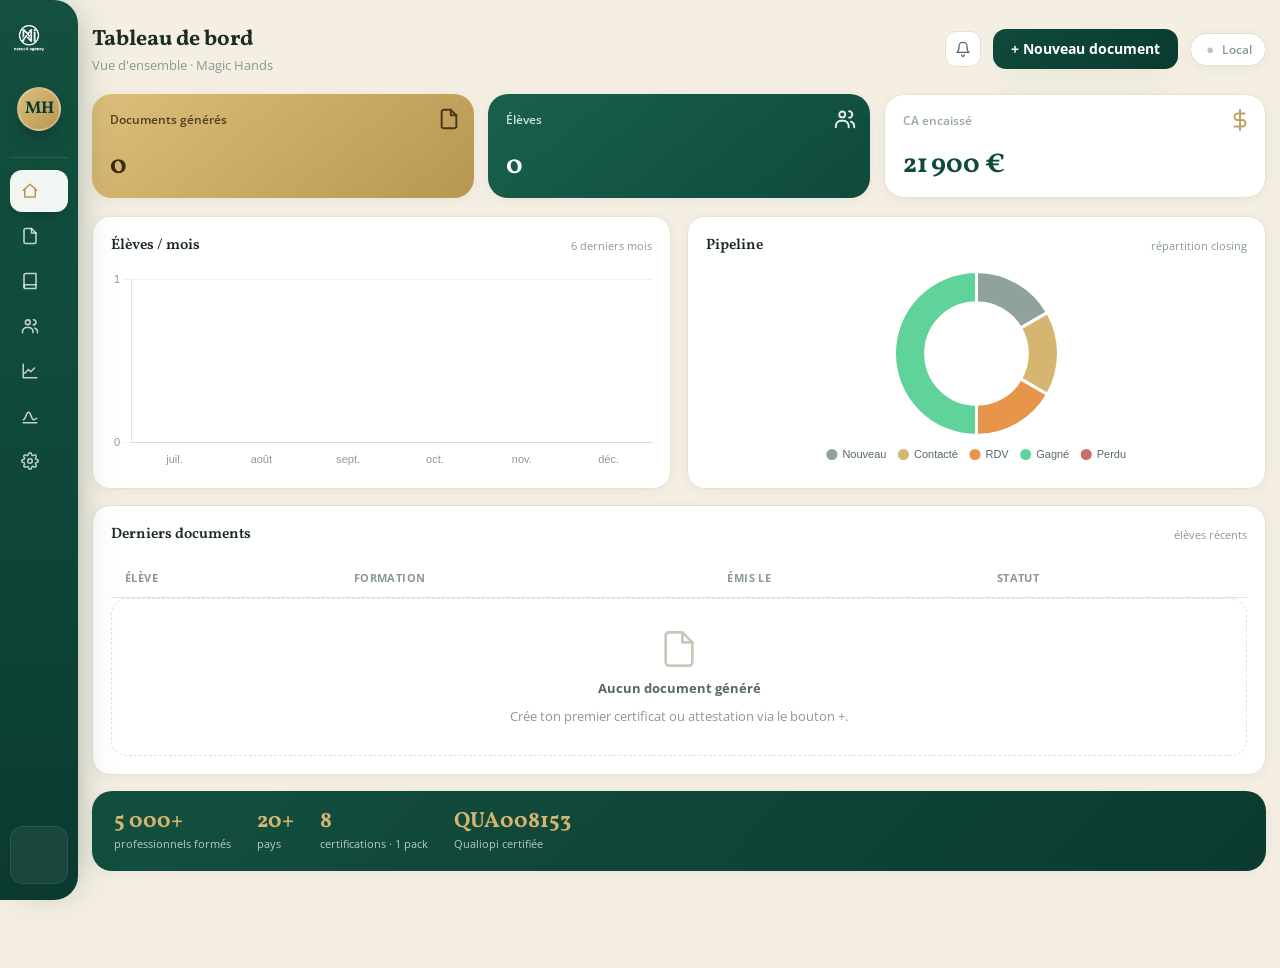
==== index.html @ bb1aeda2 "Add files via upload" ====
<!DOCTYPE html>
<html lang="fr" data-theme="light">
<head>
<meta charset="UTF-8">
<meta name="viewport" content="width=device-width, initial-scale=1.0, viewport-fit=cover">
<title>Magic Hands School — Studio de documents</title>
<meta name="theme-color" content="#0F4A3C">
<link rel="manifest" href="manifest.json">
<link rel="icon" href="assets/icon-192.png">
<link rel="apple-touch-icon" href="assets/icon-192.png">
<meta name="apple-mobile-web-app-capable" content="yes">
<meta name="apple-mobile-web-app-status-bar-style" content="black-translucent">
<meta name="apple-mobile-web-app-title" content="Magic Hands">
<script>window.MH_ASSETS={certBg:'assets/cert-bg.png',attBg:'assets/attest-bg.png',sign:'assets/sign.jpg',logoMi:'assets/logo-mi.png',logoFull:'assets/logo-full.png'};</script>
<link rel="preconnect" href="https://fonts.googleapis.com">
<link rel="preconnect" href="https://fonts.gstatic.com" crossorigin>
<link href="https://fonts.googleapis.com/css2?family=Vollkorn:wght@500;600;700&family=Open+Sans:wght@400;600;700&display=swap" rel="stylesheet">
<link rel="stylesheet" href="assets/tokens.css">
<link rel="stylesheet" href="assets/app.css">
<link rel="stylesheet" href="assets/emargement.css">
<link rel="stylesheet" href="assets/responsive.css">
<link rel="stylesheet" href="assets/shell.css">
</head>
<body>

<!-- ===== ICONS (sprite masqué, réutilisé partout) ===== -->
<svg width="0" height="0" style="position:absolute">
<defs>
<symbol id="ic-home" viewBox="0 0 24 24" fill="none" stroke="currentColor" stroke-width="2.1" stroke-linecap="round" stroke-linejoin="round"><path d="M3 11l9-8 9 8"/><path d="M5 10v10h14V10"/></symbol>
<symbol id="ic-doc" viewBox="0 0 24 24" fill="none" stroke="currentColor" stroke-width="2.1" stroke-linecap="round" stroke-linejoin="round"><path d="M14 2H6a2 2 0 00-2 2v16a2 2 0 002 2h12a2 2 0 002-2V8z"/><path d="M14 2v6h6"/></symbol>
<symbol id="ic-book" viewBox="0 0 24 24" fill="none" stroke="currentColor" stroke-width="2.1" stroke-linecap="round" stroke-linejoin="round"><path d="M4 19.5A2.5 2.5 0 016.5 17H20"/><path d="M6.5 2H20v20H6.5A2.5 2.5 0 014 19.5v-15A2.5 2.5 0 016.5 2z"/></symbol>
<symbol id="ic-users" viewBox="0 0 24 24" fill="none" stroke="currentColor" stroke-width="2.1" stroke-linecap="round" stroke-linejoin="round"><circle cx="9" cy="7" r="3.2"/><path d="M2 21v-1.5A5.5 5.5 0 017.5 14h3A5.5 5.5 0 0116 19.5V21"/><path d="M16.5 3.6a3.2 3.2 0 010 6.9"/><path d="M22 21v-1.3a5 5 0 00-3.5-4.8"/></symbol>
<symbol id="ic-chart" viewBox="0 0 24 24" fill="none" stroke="currentColor" stroke-width="2.1" stroke-linecap="round" stroke-linejoin="round"><path d="M3 3v18h18"/><path d="M18 8l-5 5-3-3-5 5"/></symbol>
<symbol id="ic-gear" viewBox="0 0 24 24" fill="none" stroke="currentColor" stroke-width="2" stroke-linecap="round" stroke-linejoin="round"><circle cx="12" cy="12" r="3"/><path d="M19.4 15a1.65 1.65 0 00.33 1.82l.06.06a2 2 0 11-2.83 2.83l-.06-.06a1.65 1.65 0 00-1.82-.33 1.65 1.65 0 00-1 1.51V21a2 2 0 01-4 0v-.09A1.65 1.65 0 009 19.4a1.65 1.65 0 00-1.82.33l-.06.06a2 2 0 11-2.83-2.83l.06-.06A1.65 1.65 0 004.6 15a1.65 1.65 0 00-1.51-1H3a2 2 0 010-4h.09A1.65 1.65 0 004.6 9a1.65 1.65 0 00-.33-1.82l-.06-.06a2 2 0 112.83-2.83l.06.06A1.65 1.65 0 009 4.6a1.65 1.65 0 001-1.51V3a2 2 0 014 0v.09A1.65 1.65 0 0015 4.6a1.65 1.65 0 001.82-.33l.06-.06a2 2 0 112.83 2.83l-.06.06A1.65 1.65 0 0019.4 9a1.65 1.65 0 001.51 1H21a2 2 0 010 4h-.09a1.65 1.65 0 00-1.51 1z"/></symbol>
<symbol id="ic-plus" viewBox="0 0 24 24" fill="none" stroke="currentColor" stroke-width="2.6" stroke-linecap="round"><path d="M12 5v14M5 12h14"/></symbol>
<symbol id="ic-bell" viewBox="0 0 24 24" fill="none" stroke="currentColor" stroke-width="2" stroke-linecap="round" stroke-linejoin="round"><path d="M6 8a6 6 0 0112 0c0 7 3 9 3 9H3s3-2 3-9z"/><path d="M10 21a2 2 0 004 0"/></symbol>
<symbol id="ic-more" viewBox="0 0 24 24" fill="none" stroke="currentColor" stroke-width="2.2" stroke-linecap="round"><circle cx="5" cy="12" r="1.4"/><circle cx="12" cy="12" r="1.4"/><circle cx="19" cy="12" r="1.4"/></symbol>
<symbol id="ic-close" viewBox="0 0 24 24" fill="none" stroke="currentColor" stroke-width="2.2" stroke-linecap="round"><path d="M18 6L6 18M6 6l12 12"/></symbol>
<symbol id="ic-euro" viewBox="0 0 24 24" fill="none" stroke="currentColor" stroke-width="2.1" stroke-linecap="round" stroke-linejoin="round"><path d="M12 1v22M17 5H9.5a3.5 3.5 0 000 7h5a3.5 3.5 0 010 7H6"/></symbol>
<symbol id="ic-check" viewBox="0 0 24 24" fill="none" stroke="currentColor" stroke-width="2.3" stroke-linecap="round" stroke-linejoin="round"><path d="M20 6L9 17l-5-5"/></symbol>
<symbol id="ic-sync" viewBox="0 0 24 24" fill="none" stroke="currentColor" stroke-width="2.1" stroke-linecap="round" stroke-linejoin="round"><path d="M21 2v6h-6"/><path d="M3 12a9 9 0 0115-6.7L21 8"/><path d="M3 22v-6h6"/><path d="M21 12a9 9 0 01-15 6.7L3 16"/></symbol>
<symbol id="ic-sign" viewBox="0 0 24 24" fill="none" stroke="currentColor" stroke-width="2.1" stroke-linecap="round" stroke-linejoin="round"><path d="M3 17c3.5 0 3.5-10 7-10s3.5 10 7 10c1.6 0 2.6-.8 4-2"/><path d="M3 21h18"/></symbol>
<symbol id="ic-moon" viewBox="0 0 24 24" fill="none" stroke="currentColor" stroke-width="2" stroke-linecap="round" stroke-linejoin="round"><path d="M21 12.8A9 9 0 1111.2 3a7 7 0 009.8 9.8z"/></symbol>
<symbol id="ic-menu" viewBox="0 0 24 24" fill="none" stroke="currentColor" stroke-width="2.1" stroke-linecap="round"><path d="M4 7h16M4 12h16M4 17h16"/></symbol>
</defs>
</svg>

<!-- ===== SIDEBAR (desktop) ===== -->
<aside class="side" id="side" hidden>
  <div class="side-brand"><img src="assets/logo-full.png" alt="NexusAI"><div class="bt"><b>Magic Hands</b><span>Studio · NexusAI</span></div></div>
  <div class="side-prof">
    <div class="av">MH</div>
    <b>Magic Hands</b><span>Studio de documents</span>
  </div>
  <nav class="side-nav">
    <button class="snav on" data-scr="home"><span class="si"><svg><use href="#ic-home"/></svg></span><span class="lbl">Tableau de bord</span></button>
    <button class="snav" data-scr="docs"><span class="si"><svg><use href="#ic-doc"/></svg></span><span class="lbl">Documents</span></button>
    <button class="snav" data-scr="cat"><span class="si"><svg><use href="#ic-book"/></svg></span><span class="lbl">Catalogue</span></button>
    <button class="snav" data-scr="elv"><span class="si"><svg><use href="#ic-users"/></svg></span><span class="lbl">Élèves</span></button>
    <button class="snav" data-scr="close"><span class="si"><svg><use href="#ic-chart"/></svg></span><span class="lbl">Closing</span></button>
    <button class="snav" data-scr="emarg"><span class="si"><svg><use href="#ic-sign"/></svg></span><span class="lbl">Émargement</span></button>
    <button class="snav" data-scr="acc"><span class="si"><svg><use href="#ic-gear"/></svg></span><span class="lbl">Compte</span></button>
  </nav>
  <div class="side-foot"><div class="fl">Prochaine session</div><b id="sideNextL">—</b><small id="sideNextD"></small></div>
</aside>

<!-- ===== "Plus" bottom-sheet (mobile : Catalogue + Closing) ===== -->
<div class="plussheet-bg" id="plusBg"></div>
<div class="plussheet" id="plusSheet" style="display:none">
  <div class="grab"></div>
  <button class="plus-item" data-scr="cat" style="width:100%;text-align:left"><span class="ic"><svg><use href="#ic-book"/></svg></span><b>Catalogue</b></button>
  <button class="plus-item" data-scr="close" style="width:100%;text-align:left"><span class="ic"><svg><use href="#ic-chart"/></svg></span><b>Closing</b></button>
  <button class="plus-item" data-scr="ana" style="width:100%;text-align:left"><span class="ic"><svg><use href="#ic-chart"/></svg></span><b>Analytics</b></button>
  <button class="plus-item" data-scr="docs" style="width:100%;text-align:left"><span class="ic"><svg><use href="#ic-doc"/></svg></span><b>Nouveau document</b></button>
  <button class="plus-item" data-scr="emarg" style="width:100%;text-align:left"><span class="ic"><svg><use href="#ic-sign"/></svg></span><b>Émargement</b></button>
</div>

<!-- ===== MAIN ===== -->
<main class="main" id="main">

  <header class="appbar">
    <button class="abtn" id="btnPlus" aria-label="Menu"><svg><use href="#ic-menu"/></svg></button>
    <div class="brand"><img src="assets/logo-full.png" alt=""><div class="bt"><b>Magic Hands</b><span>Studio</span></div></div>
    <nav class="topnav" id="mhTopnav"><button class="mhpill on" data-scr="home">Tableau de bord</button><button class="mhpill" data-scr="elv">Élèves</button><button class="mhpill" data-scr="emarg">Émargement</button><button class="mhpill" data-scr="close">Closing</button><button class="mhpill" data-scr="cat">Catalogue</button><button class="mhpill" data-scr="ana">Analytics</button><button class="mhpill" data-scr="acc">Réglages</button></nav><span class="mh-offline" id="mhOffline"><i></i>Hors ligne</span><button class="abtn" id="mhTheme" title="Thème" aria-label="Changer de thème"><svg><use href="#ic-moon"/></svg></button><div class="notifwrap" style="margin-left:auto">
      <button class="abtn" id="btnBell" aria-label="Notifications"><svg><use href="#ic-bell"/></svg><span class="dot" id="bellDot" style="display:none"></span></button>
      <div class="notifpanel" id="notifPanel"><h4>Notifications</h4><div id="notifList"></div></div>
    </div>
  </header>

  <div class="mhead">
    <div class="ht"><h2 id="mhTitle">Tableau de bord</h2><p id="mhSub">Vue d'ensemble · Magic Hands</p></div>
    <div style="display:flex;align-items:center;gap:12px">
      <div class="notifwrap">
        <button class="abtn" id="btnBellD" aria-label="Notifications"><svg><use href="#ic-bell"/></svg><span class="dot" id="bellDotD" style="display:none"></span></button>
        <div class="notifpanel" id="notifPanelD"><h4>Notifications</h4><div id="notifListD"></div></div>
      </div>
      <button class="btn cta" data-scr="docs" style="min-width:0;flex:0 0 auto;padding:11px 18px">+ Nouveau document</button>
      <div class="syncwrap"><span class="syncdot off" id="syncDotD" title="Local">●</span><span id="syncTxt">Local</span></div>
    </div>
  </div>

  <!-- ===== TABLEAU DE BORD ===== -->
  <section class="scr on" id="scr-home">
    <div class="kpis">
      <div class="kpi gold"><span class="ki"><svg><use href="#ic-doc"/></svg></span><div class="kl">Documents générés</div><div class="kv" id="kpiDocs">0</div></div>
      <div class="kpi green"><span class="ki"><svg><use href="#ic-users"/></svg></span><div class="kl">Élèves</div><div class="kv" id="kpiElv">0</div></div>
      <div class="kpi cream"><span class="ki"><svg><use href="#ic-euro"/></svg></span><div class="kl">CA encaissé</div><div class="kv" id="kpiCa">0 €</div></div>
    </div>
    <div class="panels eq">
      <div class="panel">
        <div class="ph"><h3>Élèves / mois</h3><span class="sub">6 derniers mois</span></div>
        <div class="chartbox sm"><canvas id="chartBars"></canvas></div>
      </div>
      <div class="panel">
        <div class="ph"><h3>Pipeline</h3><span class="sub">répartition closing</span></div>
        <div class="chartbox sm"><canvas id="chartDonut"></canvas></div>
      </div>
    </div>
    <div class="panels full">
      <div class="panel">
        <div class="ph"><h3>Derniers documents</h3><span class="sub">élèves récents</span></div>
        <table class="dtable"><thead><tr><th>Élève</th><th>Formation</th><th class="hide-sm">Émis le</th><th>Statut</th></tr></thead><tbody id="recentDocs"></tbody></table>
      </div>
    </div>
    <div class="authbar">
      <div class="an">
        <div class="ai"><b>5 000+</b><span>professionnels formés</span></div>
        <div class="ai"><b>20+</b><span>pays</span></div>
        <div class="ai"><b>8</b><span>certifications · 1 pack</span></div>
        <div class="ai"><b>QUA008153</b><span>Qualiopi certifiée</span></div>
      </div>
    </div>
  </section>

  <!-- ===== DOCUMENTS ===== -->
  <section class="scr" id="scr-docs">
    <div class="sheet-close"><button class="x" data-scr="home"><svg><use href="#ic-close"/></svg></button><b>Nouveau document</b></div>
    <div class="card-sec"><div data-mount="generator"></div></div>
  </section>

  <!-- ===== CATALOGUE ===== -->
  <section class="scr" id="scr-cat">
    <div class="card-sec"><div data-mount="catalogue"></div></div>
  </section>

  <!-- ===== ÉLÈVES ===== -->
  <section class="scr" id="scr-elv">
    <div class="card-sec"><div data-mount="eleves"></div></div>
  </section>

  <!-- ===== CLOSING ===== -->
  <section class="scr" id="scr-close">
    <div data-mount="closing"></div>
  </section>

  <!-- ===== ÉMARGEMENT ===== -->
  <section class="scr" id="scr-emarg">
    <div class="card-sec"><div data-mount="emargement"></div></div>
  </section>

    <!-- ===== ANALYTICS ===== -->
  <section class="scr" id="scr-ana">
    <div class="card-sec"><div data-mount="analytics"></div></div>
  </section>

<!-- ===== COMPTE ===== -->
  <section class="scr" id="scr-acc">
    <div class="card-sec" id="syncBox"></div>
    <div class="card-sec"><div data-mount="settings"></div></div>
  </section>

</main>

<!-- ===== BOTTOM NAV (mobile) ===== -->
<nav class="bottomnav" id="bottomnav">
  <button class="nitem on" data-scr="home"><svg><use href="#ic-home"/></svg><span>Accueil</span></button>
  <button class="nitem" data-scr="docs"><svg><use href="#ic-doc"/></svg><span>Docs</span></button>
  <div class="fab-wrap"><button class="fab-btn" data-scr="docs" aria-label="Nouveau document"><svg><use href="#ic-plus"/></svg></button></div>
  <button class="nitem" data-scr="elv"><svg><use href="#ic-users"/></svg><span>Élèves</span></button>
  <button class="nitem" data-scr="acc"><svg><use href="#ic-gear"/></svg><span>Compte</span></button>
</nav>

<div class="toast" id="toast"></div>

<script>
(function(){
  var TITLES={
    home:['Tableau de bord','Vue d’ensemble · Magic Hands'],
    docs:['Studio de documents','Certificat & attestation officiels'],
    cat:['Catalogue','Modules, offres & sessions'],
    elv:['Base élèves','Historique des documents générés'],
    close:['Closing','Pipeline commercial'],
    emarg:['Émargement','Feuilles de présence & signatures'],
    ana:['Analytics','Business et pédagogique'],
    acc:['Réglages','Profil, application, sécurité']
  };
  function byId(id){return document.getElementById(id)}
  function closePlus(){var b=byId('plusBg'),s=byId('plusSheet');if(b)b.classList.remove('show');if(s)s.style.display='none'}
  function closeNotif(){['notifPanel','notifPanelD'].forEach(function(id){var p=byId(id);if(p)p.classList.remove('show')})}
  function showScr(name){
    var nav=document.querySelectorAll('.snav,.nitem');
    for(var i=0;i<nav.length;i++)nav[i].classList.toggle('on',nav[i].getAttribute('data-scr')===name);
    var ss=document.querySelectorAll('.scr');
    for(var j=0;j<ss.length;j++)ss[j].classList.toggle('on',ss[j].id==='scr-'+name);
    var t=TITLES[name]; if(t){var a=byId('mhTitle'),b=byId('mhSub'); if(a)a.textContent=t[0]; if(b)b.textContent=t[1];}
    closePlus();closeNotif();
    if(name==='docs')requestAnimationFrame(mhDocsFit);
    if(name==='home'&&window.MHdash&&window.MHdash.render)window.MHdash.render();
    if(name==='emarg'&&window.MHemarg&&window.MHemarg.refresh)window.MHemarg.refresh();
    var m=byId('main'); if(m)m.scrollTo?m.scrollTo({top:0,behavior:'smooth'}):m.scrollTop=0;
    window.scrollTo({top:0,behavior:'smooth'});
  }
  function setHead(){var nv=document.querySelector('.appbar');var h=(nv&&getComputedStyle(nv).display!=='none')?nv.offsetHeight:0;document.documentElement.style.setProperty('--mh-head',h+'px');}
  function mhDocsFit(){
    var scr=byId('scr-docs'); if(!scr)return;
    var gd=scr.querySelector('.gen-docs'); if(!gd)return;
    var stages=gd.querySelectorAll('.stage');
    if(stages.length>=2 && !gd.querySelector('.doctabs')){
      var bar=document.createElement('div'); bar.className='doctabs';
      bar.innerHTML='<button type="button" class="doctab on" data-i="0">Certificat</button><button type="button" class="doctab" data-i="1">Attestation</button>';
      gd.insertBefore(bar,stages[0]); stages[1].classList.add('hide');
      var touchX=null;
      bar.addEventListener('click',function(e){var btn=e.target.closest('.doctab'); if(!btn)return; switchTab(+btn.getAttribute('data-i'))});
      gd.addEventListener('touchstart',function(e){touchX=e.touches[0].clientX},{passive:true});
      gd.addEventListener('touchend',function(e){if(touchX==null)return;var dx=e.changedTouches[0].clientX-touchX;touchX=null;
        var cur=bar.querySelector('.doctab.on'); var i=+cur.getAttribute('data-i');
        if(dx<-40&&i===0)switchTab(1); else if(dx>40&&i===1)switchTab(0);});
      function switchTab(i){var bs=bar.querySelectorAll('.doctab'); for(var k=0;k<bs.length;k++)bs[k].classList.toggle('on',+bs[k].getAttribute('data-i')===i);
        stages[0].classList.toggle('hide',i!==0); stages[1].classList.toggle('hide',i!==1);
        requestAnimationFrame(mhDocsScale);}
    }
    setHead(); mhDocsScale();
  }
  function mhDocsScale(){
    var scr=byId('scr-docs'); if(!scr)return;
    var gd=scr.querySelector('.gen-docs'); if(!gd)return;
    var desktop=window.matchMedia?window.matchMedia('(min-width:981px)').matches:(window.innerWidth>=981);
    var tabs=gd.querySelector('.doctabs'), acts=gd.querySelector('.acts');
    var vis=gd.querySelector('.stage:not(.hide)'), capH=0; if(vis){var cap=vis.querySelector('.cap'); if(cap)capH=cap.offsetHeight;}
    /* la colonne n'a plus de hauteur figée : on part de la fenêtre, pas du conteneur
       (sinon l'aperçu se calcule à partir de lui-même et s'effondre) */
    var haut = gd.getBoundingClientRect().top;
    var dispo = window.innerHeight - haut - (tabs?tabs.offsetHeight:0) - (acts?acts.offsetHeight:0) - capH - 40;
    var avail = desktop ? dispo : Math.round(window.innerHeight*0.62);
    if(avail<160)avail=160;
    var a=byId('wrapCert'),b=byId('wrapAtt');
    if(a)a.setAttribute('data-maxh',avail); if(b)b.setAttribute('data-maxh',avail);
    if(window.MH&&window.MH.scaleDocs)window.MH.scaleDocs();
  }
  var _rt; window.addEventListener('resize',function(){clearTimeout(_rt);_rt=setTimeout(function(){setHead();var s=byId('scr-docs');if(s&&s.classList.contains('on'))mhDocsScale();if(window.MHdash&&window.MHdash.resize)window.MHdash.resize();},150);});
  document.addEventListener('DOMContentLoaded',setHead);
  window.__showScr=showScr;
  window.__docsFit=mhDocsFit;
  window.MHgoGenerate=function(){showScr('docs')};
  function pickFormation(name){
    showScr('docs');
    var sel=byId('formation');
    if(sel){for(var i=0;i<sel.options.length;i++){if(sel.options[i].value===name){sel.value=name;break}}
      if(window.MH&&window.MH.render)window.MH.render();}
  }
  /* clics globaux : plus-sheet, notif, nav */
  document.addEventListener('click',function(e){
    if(e.target.closest('#btnPlus')){var s=byId('plusSheet'),b=byId('plusBg');if(s)s.style.display='block';if(b)b.classList.add('show');return}
    if(e.target.closest('#plusBg')){closePlus();return}
    if(e.target.closest('#btnBell')||e.target.closest('#btnBellD')){
      var isD=!!e.target.closest('#btnBellD');
      var p=byId(isD?'notifPanelD':'notifPanel');
      var open=p&&p.classList.contains('show');
      closeNotif();
      if(p&&!open)p.classList.add('show');
      return;
    }
    if(!e.target.closest('.notifwrap'))closeNotif();
    var sv=e.target.closest('[data-scr]'); if(sv){showScr(sv.getAttribute('data-scr'));return}
    var g=e.target.closest('[data-go]'); if(g){showScr(g.getAttribute('data-go'));return}
    var f=e.target.closest('[data-form]'); if(f){pickFormation(f.getAttribute('data-form'));return}
  });
  /* miroir badge sync */
  function mirror(){var src=byId('syncDot'),dst=byId('syncDotD'),tx=byId('syncTxt');if(src&&dst){dst.className=src.className;dst.title=src.title;}if(src&&tx){tx.textContent=src.title||'Local';}}
  document.addEventListener('DOMContentLoaded',function(){
    var src=byId('syncDot');
    if(src&&window.MutationObserver){var mo=new MutationObserver(mirror);mo.observe(src,{attributes:true,attributeFilter:['class','title']});}
    mirror();
  });
})();
</script>
<script src="assets/lib/jspdf.umd.min.js"></script>
<script src="assets/lib/html2canvas.min.js"></script>
<script src="assets/app.js"></script>
<script src="assets/lib/chart.min.js"></script>
<script src="assets/dashboard.js"></script>
<script src="assets/lib/supabase.min.js"></script>
<script src="config.js"></script>
<script src="assets/mh-data.js"></script>
<script src="assets/lib/qrcode.min.js"></script>
<script src="assets/mh-api.js"></script>
<script src="assets/sync.js"></script>
<script src="assets/mh-bridge.js"></script>
<script src="assets/emargement.js"></script>
<script src="assets/notif.js"></script>
<script src="assets/pwa.js"></script>
<div class="mh-pwa" id="mhPwa">
  <b>Installer Magic Hands</b>
  <p>Ajoute l'app à ton écran d'accueil : elle s'ouvre sans navigateur, fonctionne hors ligne et reçoit les notifications.</p>
  <div class="acts"><button class="go" onclick="mhPwaInstall()">Installer</button><button class="later" onclick="mhPwaHide()">Plus tard</button></div>
</div>
<script src="assets/shell.js"></script>
</body>
</html>
---- assets/app.css ----
/* ===================== Magic Hands × NexusAI — app.css (v2 redesign) ===================== */
@font-face{font-family:'Vollkorn';font-weight:600;font-style:normal;font-display:swap;src:url('fonts/vollkorn-latin-600-normal.woff2') format('woff2')}
@font-face{font-family:'Vollkorn';font-weight:700;font-style:normal;font-display:swap;src:url('fonts/vollkorn-latin-700-normal.woff2') format('woff2')}
@font-face{font-family:'Vollkorn';font-weight:500;font-style:italic;font-display:swap;src:url('fonts/vollkorn-latin-500-italic.woff2') format('woff2')}
@font-face{font-family:'Open Sans';font-weight:400;font-style:normal;font-display:swap;src:url('fonts/open-sans-latin-400-normal.woff2') format('woff2')}
@font-face{font-family:'Open Sans';font-weight:600;font-style:normal;font-display:swap;src:url('fonts/open-sans-latin-600-normal.woff2') format('woff2')}
@font-face{font-family:'Open Sans';font-weight:700;font-style:normal;font-display:swap;src:url('fonts/open-sans-latin-700-normal.woff2') format('woff2')}
/* Prompt : réservée au rendu du certificat imprimé (matche cert-bg.png), jamais utilisée dans l'UI */
@font-face{font-family:'Prompt';font-weight:400;font-style:normal;font-display:swap;src:url('fonts/prompt-latin-400-normal.woff2') format('woff2')}
@font-face{font-family:'Prompt';font-weight:700;font-style:normal;font-display:swap;src:url('fonts/prompt-latin-700-normal.woff2') format('woff2')}

:root{
  --green:#0F4A3C; --green-d:#0B3A30; --green-700:#13503f; --green-l:#2c6c58;
  --green-soft:#E7F0EC; --green-soft2:#F1F6F3;
  --gold:#D5B56F; --gold-l:#DDBE7A; --gold-d:#B79750;
  --olive:#C9A85F; --orange:#E8954C; --gray2:#C7C0B2;
  --ok:#1F8A5C; --wait:#B79750; --late:#C9524A;
  --ok-soft:#E4F3EA; --wait-soft:#F6EEDD; --late-soft:#F8E6E3;
  --ink:#1c2b26; --ink2:#566a62; --muted:#8a9a93;
  --bg:#F5EFE3; --card:#ffffff; --line:#E7E1D2; --line2:#EFEAdd;
  --inp:#fff; --inp-bd:#dfe7e3;
  --serif:'Vollkorn',Georgia,serif; --sans:'Open Sans',-apple-system,BlinkMacSystemFont,'Segoe UI',sans-serif;
  --radius:16px; --radius-btn:13px; --radius-sm:11px;
  --shadow-s:0 2px 12px rgba(15,74,60,.06);
  --shadow:0 14px 36px -16px rgba(15,74,60,.22);
  --side-w:78px; --side-w-open:242px;
  color-scheme:light;
}
@media(prefers-color-scheme:dark){
  :root{
    --bg:#0E1713; --card:#152720; --line:#223930; --line2:#1c322a;
    --ink:#EDEFE9; --ink2:#AEC0B7; --muted:#7f9389;
    --inp:#1a2e26; --inp-bd:#2a4238;
    --green-soft:#173b30; --green-soft2:#12261f;
    --ok-soft:#123b28; --wait-soft:#2e2413; --late-soft:#341a17;
    --shadow-s:0 2px 14px rgba(0,0,0,.35); --shadow:0 18px 40px -16px rgba(0,0,0,.55);
    color-scheme:dark;
  }
  .side-brand img,.appbar .brand img,.docs-hdr img{filter:none}
}
*{box-sizing:border-box;margin:0;padding:0;-webkit-tap-highlight-color:transparent}
html,body{height:100%}
body{font-family:var(--sans);color:var(--ink);background:var(--bg);min-height:100vh;overflow-x:hidden;-webkit-font-smoothing:antialiased;transition:background .3s,color .3s}
.serif{font-family:var(--serif)} .gold{color:var(--gold-d)}
button{font-family:inherit;cursor:pointer;border:none;background:none;color:inherit}
input,select,textarea{font-family:inherit}
::-webkit-scrollbar{height:8px;width:8px}::-webkit-scrollbar-thumb{background:var(--line);border-radius:8px}
@keyframes fade{from{opacity:0;transform:translateY(8px)}to{opacity:1;transform:none}}
@keyframes rv{to{opacity:1;transform:none}}
@keyframes popIn{0%{transform:scale(.85);opacity:0}60%{transform:scale(1.04)}100%{transform:scale(1);opacity:1}}
@keyframes sheetUp{from{transform:translateY(100%)}to{transform:translateY(0)}}
@keyframes spin{to{transform:rotate(360deg)}}
.rv{opacity:0;transform:translateY(14px);animation:rv .55s cubic-bezier(.2,.7,.2,1) forwards}
.lab{font-family:var(--serif);font-size:12px;letter-spacing:1.2px;text-transform:uppercase;color:var(--gold-d);margin-bottom:8px}

/* micro-interactions (marquées, fintech) */
.btn,.icon-btn,.chip,.mini,.card,.nitem,.snav,.doctab,.tbadge,.fab-btn,.item{transition:transform .16s cubic-bezier(.3,1.5,.4,1),box-shadow .16s,background .16s,color .16s}
.btn:active,.icon-btn:active,.mini:active,.fab-btn:active{transform:scale(.92)}
.card:active{transform:scale(.97)}
.nitem:active,.snav:active,.chip:active,.doctab:active{transform:scale(.93)}
.fab-btn{animation:popIn .5s cubic-bezier(.3,1.4,.4,1) both}

/* ---------- buttons ---------- */
.btn{border:0;border-radius:var(--radius-btn);padding:13px 18px;font-size:14px;font-weight:700;display:inline-flex;align-items:center;justify-content:center;gap:8px;min-width:140px;flex:1}
.btn.cta{background:linear-gradient(135deg,var(--green),var(--green-d));color:#fff;box-shadow:var(--shadow)}
.btn.cta:hover{filter:brightness(1.06)}
.btn.gold{background:var(--card);color:var(--green);border:1.5px solid var(--green)}
.btn.gold:hover{background:var(--green-soft)}
.btn:disabled{opacity:.6;cursor:default}
.spin{width:14px;height:14px;border-radius:50%;border:2px solid rgba(255,255,255,.4);border-top-color:#fff;animation:spin .7s linear infinite;flex:0 0 auto}
.btn.gold .spin{border-color:rgba(15,74,60,.25);border-top-color:var(--green)}

/* ---------- form ---------- */
.grid2{display:grid;grid-template-columns:1fr 1fr;gap:12px}
.fld{margin-bottom:12px}
.fld label{display:block;font-size:12px;font-weight:600;color:var(--ink2);margin-bottom:6px;letter-spacing:.2px}
.fld input,.fld select,.fld textarea{width:100%;padding:12px 13px;border-radius:var(--radius-sm);background:var(--inp);border:1px solid var(--inp-bd);color:var(--ink);font-size:14px;outline:none;transition:.15s}
.fld input:focus,.fld select:focus{border-color:var(--green);box-shadow:0 0 0 3px rgba(15,74,60,.12)}
.fld select option{color:#000}
.fld .hint{font-size:11px;color:var(--muted);margin-top:5px}

/* ---------- doc stage chrome ---------- */
.stage{margin-bottom:20px}
.stage .cap{display:flex;align-items:center;gap:9px;margin:0 2px 9px;font-size:12.5px;color:var(--ink2);font-weight:600}
.stage .cap .tag{padding:2px 9px;border-radius:6px;font-size:11px;font-weight:700}
.stage .cap .tag.lock{background:var(--wait-soft);color:var(--gold-d)}
.stage .cap .tag.edit{background:var(--green-soft);color:var(--green)}
.docwrap{border:1px solid var(--line);border-radius:14px;overflow:hidden;box-shadow:0 12px 34px -14px rgba(15,74,60,.28);background:#fff}
.cert{position:relative;width:1000px;height:707px;background-size:cover;background-position:center;transform-origin:top left}
.cert .f{position:absolute;transform:translate(-50%,-50%);white-space:nowrap;text-align:center;line-height:1}
.f-nom{left:500px;top:342px;font-weight:700;font-size:51px;color:#0b0b0b;font-family:'Prompt',sans-serif}
.f-form{left:500px;top:468px;font-weight:700;font-size:51px;color:#0b0b0b;font-family:'Prompt',sans-serif}
.f-date{left:512px;top:565px;font-weight:400;font-size:21px;color:#111;font-family:'Prompt',sans-serif}
.f-tit{left:809px;top:553px;font-weight:400;font-size:19px;color:#ab4508;font-family:'Vollkorn',serif}
.attest{position:relative;width:720px;height:1016px;background-size:cover;background-position:center;transform-origin:top left;color:#1c1a17;font-family:'Open Sans',sans-serif}
.att-pad{position:absolute;inset:0;padding:80px 62px 0}
.att-h{text-align:right;font-weight:600;font-size:23px;letter-spacing:4px;color:#3a3631;text-transform:uppercase}
.att-rule{height:3px;background:var(--orange);margin:22px 0 0;border-radius:2px}
.l2{display:flex;gap:16px;font-size:20px;line-height:1.5;margin:0}
.l2 .lb{flex:0 0 42%;color:#1c1a17}.l2 .vl{font-weight:700}
.att-full{font-size:20px;line-height:1.5}
.att-form{text-align:center;font-weight:700;font-size:38px;color:#171513;font-family:Georgia,'Times New Roman',serif}
.att-sign{width:320px;margin:24px 0 0 auto;text-align:center}
.att-sign .who{font-size:20px}.att-sign .nm{font-weight:700;font-size:20px;margin-top:3px}
.att-sign img{width:112px;margin-top:4px;opacity:.92}
.gap{height:1px}

/* ---------- calendar ---------- */
.calwrap{background:var(--green-soft2);border:1px solid var(--line);border-radius:14px;padding:12px}
.nav-c{display:flex;align-items:center;justify-content:space-between;margin-bottom:8px}
.nav-c b{font-family:var(--serif);font-size:14px;color:var(--green)}
.nav-c button{width:32px;height:32px;border-radius:9px;background:var(--card);border:1px solid var(--line);color:var(--green);font-size:16px}
.calwrap table{width:100%;border-collapse:collapse}
.calwrap th{font-size:10px;color:var(--muted);font-weight:600;padding:4px 0}
.calwrap td{text-align:center;padding:2px}
.calwrap td .d{width:30px;height:30px;line-height:30px;border-radius:8px;margin:0 auto;font-size:12px;color:var(--ink);cursor:default}
.calwrap td.out .d{color:var(--muted);opacity:.5}
.calwrap td.s .d{background:var(--green-soft);cursor:pointer}
.calwrap td.s0 .d{border-top-left-radius:14px;border-bottom-left-radius:14px}
.calwrap td.s1 .d{border-top-right-radius:14px;border-bottom-right-radius:14px}
.calwrap td.sel .d{background:var(--green);color:#fff;font-weight:700}
.calwrap td.today .d{box-shadow:inset 0 0 0 1.5px var(--gold-d)}
.chips{display:flex;flex-wrap:wrap;gap:8px;margin-top:10px}
.chip{font-size:12px;font-weight:600;padding:8px 13px;border-radius:999px;background:var(--green-soft);border:1px solid var(--line);color:var(--ink);display:flex;gap:6px;align-items:center}
.chip small{color:var(--muted);font-size:10px}
.chip.on{background:var(--green);color:#fff;border-color:var(--green)}
.chip.on small{color:rgba(255,255,255,.75)}

/* ---------- lists / catalogue / eleves ---------- */
.lst{display:flex;flex-direction:column;gap:9px}
.item{display:flex;align-items:center;gap:10px;padding:10px 12px;border:1px solid var(--line);border-radius:var(--radius-sm);background:var(--card);box-shadow:var(--shadow-s)}
.item .nm-in{flex:1}.item .pr-in{width:96px}
.item input{padding:8px 10px;font-size:13px;border-radius:9px;background:var(--inp);border:1px solid var(--inp-bd);color:var(--ink)}
.item .nm{flex:1;font-size:13.5px;font-weight:600}.item .pr{font-size:13px;color:var(--gold-d);font-weight:700}
.icon-btn{border:1px solid var(--inp-bd);background:var(--card);border-radius:9px;width:34px;height:34px;font-size:14px;color:var(--late);flex:none;display:grid;place-items:center}
.icon-btn.add{color:#fff;background:var(--green);border-color:var(--green)}
.subttl{font-size:12px;font-weight:800;color:var(--green);text-transform:uppercase;letter-spacing:.06em;margin:20px 0 10px;display:flex;align-items:center;gap:8px}
.subttl:first-child{margin-top:4px}
.addrow{display:flex;gap:9px;margin-top:11px;flex-wrap:wrap}
.addrow input{flex:1;min-width:120px;padding:11px 12px;border-radius:var(--radius-sm);background:var(--inp);border:1px solid var(--inp-bd);color:var(--ink);font-size:13px}

/* empty state (illustration + texte) */
.empty{display:flex;flex-direction:column;align-items:center;gap:10px;font-size:13px;color:var(--muted);padding:30px 16px;text-align:center;border:1.5px dashed var(--line);border-radius:var(--radius)}
.empty svg{width:40px;height:40px;color:var(--gray2);opacity:.9}
.empty b{color:var(--ink2);font-size:13px;font-weight:700}

.clients-bar{display:flex;gap:10px;margin-bottom:12px;flex-wrap:wrap}
.clients-bar input{flex:1;min-width:180px;padding:12px;border-radius:var(--radius-sm);background:var(--inp);border:1px solid var(--inp-bd);color:var(--ink)}
.filters-bar{display:flex;gap:8px;margin-bottom:14px;flex-wrap:wrap}
.filters-bar select{padding:9px 11px;border-radius:10px;background:var(--inp);border:1px solid var(--inp-bd);color:var(--ink2);font-size:12.5px;font-weight:600;flex:1;min-width:130px}
.cl{display:flex;align-items:center;gap:10px;padding:10px 13px;border:1px solid var(--line);border-radius:var(--radius-sm);background:var(--card);box-shadow:var(--shadow-s)}
.cl .av{width:38px;height:38px;border-radius:12px;flex:0 0 auto;display:grid;place-items:center;font-family:var(--serif);font-weight:700;font-size:13px;color:#fff;background:linear-gradient(135deg,var(--olive),var(--green));overflow:hidden;position:relative}
.cl .av img{width:100%;height:100%;object-fit:cover}
.cl .av-up{position:absolute;inset:0;opacity:0;cursor:pointer}
.cl .ci{flex:1;min-width:0}.cl .ci b{font-size:13.5px;font-weight:700;display:block}.cl .ci span{display:block;font-size:11px;color:var(--muted);margin-top:1px;overflow:hidden;text-overflow:ellipsis;white-space:nowrap}
.pill{font-size:9.5px;font-weight:700;padding:3px 9px;border-radius:20px;white-space:nowrap;flex:0 0 auto}
.pill.ok{background:var(--ok-soft);color:var(--ok)}
.pill.wait{background:var(--wait-soft);color:var(--wait)}
.pill.late{background:var(--late-soft);color:var(--late)}
.note{background:var(--wait-soft);border:1px solid #ecdcb6;border-radius:12px;padding:12px 14px;font-size:12.5px;color:#6e5a2f;margin-bottom:14px}
.note b{color:var(--gold-d)}
.card-sec{background:var(--card);border:1px solid var(--line);border-radius:var(--radius);padding:18px;margin-bottom:16px;box-shadow:var(--shadow-s)}
.acts{display:flex;flex-wrap:wrap;gap:11px;margin-top:6px}

/* ---------- closing ---------- */
.crm-stats{display:grid;grid-template-columns:repeat(4,1fr);gap:10px;margin-bottom:16px}
.cs{padding:14px;border-radius:var(--radius-sm);background:var(--card);border:1px solid var(--line);box-shadow:var(--shadow-s)}
.cs .n{font-family:var(--serif);font-size:20px;color:var(--green);font-weight:700}
.cs .t{font-size:11px;color:var(--ink2);margin-top:2px}
.cs.win .n{color:var(--gold-d)}
.crm-head{display:flex;align-items:center;gap:12px;flex-wrap:wrap}
.crm-head h2{font-family:var(--serif);color:var(--green);font-weight:600;margin-right:auto}
.vtoggle{display:flex;gap:3px;padding:4px;border-radius:12px;background:var(--green-soft2);border:1px solid var(--line)}
.vtoggle button{font-size:12px;font-weight:600;color:var(--ink2);padding:8px 14px;border-radius:9px;display:flex;align-items:center;gap:6px}
.vtoggle button.on{background:var(--green);color:#fff}
.addc{padding:10px 16px;border-radius:var(--radius-btn);font-weight:700;font-size:12px;background:linear-gradient(135deg,var(--green),var(--green-d));color:#fff}
.kanban{display:flex;gap:12px;overflow-x:auto;padding-bottom:10px;scroll-snap-type:x mandatory}
.col{flex:0 0 232px;scroll-snap-align:start;border-radius:var(--radius);background:var(--green-soft2);border:1px solid var(--line);padding:12px;min-height:200px}
.col .colh{display:flex;align-items:center;justify-content:space-between;margin-bottom:10px;padding:0 2px}
.col .colh b{font-size:13px;font-weight:700;display:flex;align-items:center;gap:7px;color:var(--ink)}
.col .colh .ac{width:8px;height:8px;border-radius:50%}
.col .colh .cnt{font-size:11px;color:var(--ink2);background:var(--card);padding:2px 8px;border-radius:999px;border:1px solid var(--line)}
.card{border-radius:var(--radius-sm);padding:13px;margin-bottom:9px;background:var(--card);border:1px solid var(--line);box-shadow:var(--shadow-s);position:relative}
.card.moving{animation:fade .4s ease}
.card .top{display:flex;align-items:center;justify-content:space-between;gap:8px}
.card .top b{font-size:14px;color:var(--ink);font-family:var(--serif);font-weight:600}
.card .mt{font-size:13px;font-weight:700;color:var(--gold-d)}
.card .form{font-size:11px;color:var(--green-l);margin:3px 0 8px;font-weight:600}
.card .meta{display:flex;justify-content:space-between;align-items:center}
.card .tel{font-size:11px;color:var(--muted)}
.card.won{border-color:#cfe6d8}
.acts2{display:flex;gap:6px;margin-top:9px}
.mini{font-size:11px;font-weight:700;padding:7px 10px;border-radius:9px;border:1px solid var(--line);background:var(--card);color:var(--ink2);flex:1}
.mini.adv{border-color:var(--green);color:var(--green)}
.mini.lose{color:var(--late);border-color:#eccaca}
.mini.gen{background:var(--green);color:#fff;border-color:var(--green);flex:1}
.listview{display:none;border-radius:var(--radius);overflow:hidden;border:1px solid var(--line);box-shadow:var(--shadow-s)}
.listview.on{display:block}.kanban.off{display:none}
.lrow{display:grid;grid-template-columns:1.4fr 1.4fr 1fr .9fr .9fr 1fr;gap:8px;align-items:center;padding:12px 14px;border-bottom:1px solid var(--line2);font-size:13px;background:var(--card)}
.lrow.h{background:var(--green-soft2);font-family:var(--serif);font-size:11px;letter-spacing:.5px;text-transform:uppercase;color:var(--green)}
.lrow:last-child{border-bottom:none}
.lrow b{color:var(--ink);font-weight:600}
.lrow .form{color:var(--green-l);font-size:12px}
.lrow .st{font-size:11px;font-weight:700;padding:4px 9px;border-radius:999px;justify-self:start}
.lrow .mt{color:var(--gold-d);font-weight:700}
.lrow select.js-stage{font-size:11px;padding:6px 8px;border-radius:8px;border:1px solid var(--inp-bd);background:var(--card);color:var(--ink)}

/* ---------- toast ---------- */
.toast{position:fixed;left:50%;bottom:90px;transform:translateX(-50%) translateY(40px);opacity:0;z-index:200;
  background:var(--green);color:#fff;font-weight:700;font-size:13px;padding:13px 22px;border-radius:14px;
  box-shadow:0 16px 40px -10px rgba(15,74,60,.5);transition:.4s cubic-bezier(.2,.8,.2,1);pointer-events:none}
.toast.show{opacity:1;transform:translateX(-50%) translateY(0)}

/* ============ LAYOUT SHELL ============ */
.scr{display:none}.scr.on{display:block;animation:fade .35s both}

/* ---- SIDEBAR (desktop, rétractable icon-only → hover expand) ---- */
.side{position:fixed;top:0;left:0;width:var(--side-w);height:100vh;z-index:70;
  display:flex;flex-direction:column;padding:16px 10px;gap:6px;
  background:linear-gradient(180deg,#13503f 0%,#0F4A3C 42%,#0B3A30 100%);
  border-radius:0 24px 24px 0;box-shadow:8px 0 40px -18px rgba(11,58,48,.55);overflow:hidden;
  transition:width .22s cubic-bezier(.3,.9,.3,1)}
.side::-webkit-scrollbar{width:0}
.side:hover{width:var(--side-w-open);overflow-y:auto}
.side-brand{display:flex;align-items:center;gap:10px;padding:6px 4px 14px;white-space:nowrap}
.side-brand img{height:26px;width:auto;filter:brightness(0) invert(1);opacity:.96;flex:0 0 auto}
.side-brand .bt{opacity:0;transition:opacity .15s;line-height:1.05;min-width:0}
.side:hover .side-brand .bt{opacity:1}
.side-brand .bt b{font-family:var(--serif);font-size:15px;color:#fff;display:block}
.side-brand .bt span{font-size:9px;letter-spacing:.6px;text-transform:uppercase;color:var(--gold)}
.side-prof{display:flex;flex-direction:column;align-items:center;text-align:center;gap:6px;padding:12px 4px 14px;margin-bottom:6px;border-bottom:1px solid rgba(255,255,255,.10);white-space:nowrap}
.side-prof .av{width:44px;height:44px;border-radius:50%;display:grid;place-items:center;font-family:var(--serif);font-weight:700;font-size:17px;color:#0B3A30;background:linear-gradient(135deg,var(--gold-l),var(--gold-d));box-shadow:0 8px 20px -8px rgba(0,0,0,.5);border:2px solid rgba(255,255,255,.25);flex:0 0 auto}
.side-prof b,.side-prof span{opacity:0;transition:opacity .15s;max-height:0;overflow:hidden;display:block}
.side:hover .side-prof b,.side:hover .side-prof span{opacity:1;max-height:20px}
.side-prof b{color:#fff;font-size:13.5px;font-weight:700}
.side-prof span{color:rgba(255,255,255,.62);font-size:10.5px}
.side-nav{display:flex;flex-direction:column;gap:3px;flex:1}
.snav{display:flex;align-items:center;gap:14px;padding:11px 10px;border-radius:12px;color:rgba(255,255,255,.74);font-size:13px;font-weight:600;text-align:left;white-space:nowrap;width:100%}
.snav .si{width:20px;height:20px;flex:0 0 auto;display:flex;align-items:center;justify-content:center}
.snav .si svg{width:18px;height:18px}
.snav span.lbl{opacity:0;transition:opacity .15s}
.side:hover .snav span.lbl{opacity:1}
.snav:hover{background:rgba(255,255,255,.08);color:#fff}
.snav.on{background:var(--green-soft2);color:var(--green);box-shadow:0 6px 16px -8px rgba(0,0,0,.4)}
.snav.on .si{color:var(--gold-d)}
.side-foot{margin-top:8px;padding:11px;border-radius:13px;background:rgba(255,255,255,.06);border:1px solid rgba(255,255,255,.08);white-space:nowrap;overflow:hidden}
.side-foot .fl{font-size:9px;letter-spacing:1px;text-transform:uppercase;color:var(--gold);font-weight:700;margin-bottom:5px;opacity:0;transition:opacity .15s}
.side:hover .side-foot .fl,.side:hover .side-foot b,.side:hover .side-foot small{opacity:1}
.side-foot b{display:block;color:#fff;font-size:12px;font-weight:600;line-height:1.3;opacity:0;transition:opacity .15s}
.side-foot small{color:rgba(255,255,255,.6);font-size:10.5px;opacity:0;transition:opacity .15s}

/* ---- APPBAR (mobile) ---- */
.appbar{display:none;position:sticky;top:0;z-index:60;align-items:center;gap:10px;padding:12px 16px;background:rgba(245,239,227,.9);backdrop-filter:blur(14px);border-bottom:1px solid var(--line)}
@media(prefers-color-scheme:dark){.appbar{background:rgba(14,23,19,.85)}}
.appbar .brand{display:flex;align-items:center;gap:9px;min-width:0}
.appbar .brand img{height:26px;width:auto}
.appbar .brand .bt b{color:var(--green);font-size:14.5px;font-family:var(--serif);font-weight:600;display:block}
.appbar .brand .bt span{font-size:8.5px;color:var(--muted);text-transform:uppercase;letter-spacing:.6px}
.abtn{width:36px;height:36px;border-radius:11px;background:var(--card);border:1px solid var(--line);display:flex;align-items:center;justify-content:center;color:var(--ink2);flex:0 0 auto;position:relative}
.abtn svg{width:16px;height:16px}
.abtn .dot{position:absolute;top:6px;right:7px;width:7px;height:7px;border-radius:50%;background:var(--orange);border:1.5px solid var(--bg)}

/* ---- notif dropdown ---- */
.notifwrap{position:relative}
.notifpanel{display:none;position:absolute;top:44px;right:0;width:280px;max-height:340px;overflow-y:auto;background:var(--card);border:1px solid var(--line);border-radius:16px;box-shadow:0 20px 44px -14px rgba(15,45,35,.35);z-index:90;padding:8px}
.notifpanel.show{display:block;animation:fade .18s both}
.notifpanel h4{font-family:var(--serif);font-size:12.5px;color:var(--ink);padding:8px 10px 6px}
.nitem-row{display:flex;gap:9px;padding:9px 10px;border-radius:11px}
.nitem-row:hover{background:var(--green-soft2)}
.nitem-row .ic{width:28px;height:28px;border-radius:9px;background:var(--green-soft);color:var(--green);display:flex;align-items:center;justify-content:center;flex:0 0 auto}
.nitem-row .ic svg{width:13px;height:13px}
.nitem-row .tx{min-width:0}.nitem-row .tx b{font-size:12px;display:block}.nitem-row .tx span{font-size:10.5px;color:var(--muted)}
.notif-empty{font-size:12px;color:var(--muted);padding:20px 10px;text-align:center}

/* ---- "Plus" sheet mobile (Catalogue / Closing) ---- */
.plussheet-bg{display:none;position:fixed;inset:0;background:rgba(11,58,48,.4);z-index:95}
.plussheet-bg.show{display:block;animation:fade .2s both}
.plussheet{position:fixed;left:0;right:0;bottom:0;background:var(--card);border-radius:22px 22px 0 0;padding:10px 16px 26px;z-index:96;box-shadow:0 -18px 40px -14px rgba(15,45,35,.35);animation:sheetUp .28s cubic-bezier(.2,.8,.2,1) both}
.plussheet .grab{width:38px;height:4px;background:var(--line);border-radius:3px;margin:6px auto 14px}
.plus-item{display:flex;align-items:center;gap:12px;padding:13px 10px;border-radius:13px}
.plus-item:active{background:var(--green-soft2)}
.plus-item .ic{width:38px;height:38px;border-radius:12px;background:var(--green-soft);color:var(--green);display:flex;align-items:center;justify-content:center}
.plus-item .ic svg{width:18px;height:18px}
.plus-item b{font-size:14px}

/* ---- MAIN ---- */
.main{flex:1;min-width:0;margin-left:var(--side-w);padding:24px 26px 60px;transition:margin-left .22s}
.mhead{display:flex;align-items:center;justify-content:space-between;gap:14px;margin-bottom:20px}
.mhead .ht h2{font-family:var(--serif);font-size:22px;color:var(--ink);font-weight:700}
.mhead .ht p{font-size:12.5px;color:var(--muted);margin-top:2px}
.mhead .syncwrap{display:flex;align-items:center;gap:8px;font-size:11.5px;color:var(--muted);font-weight:600;background:var(--card);border:1px solid var(--line);padding:8px 13px;border-radius:999px;box-shadow:var(--shadow-s)}

/* ---- KPI CARDS ---- */
.kpis{display:grid;grid-template-columns:repeat(3,1fr);gap:14px;margin-bottom:18px}
.kpi{border-radius:20px;padding:18px;position:relative;overflow:hidden;min-height:104px;display:flex;flex-direction:column;justify-content:space-between;box-shadow:var(--shadow-s)}
.kpi .kl{font-size:11.5px;font-weight:600;opacity:.85}
.kpi .kv{font-family:var(--serif);font-size:27px;font-weight:700;line-height:1}
.kpi .ki{position:absolute;right:14px;top:14px;width:22px;height:22px;opacity:.9}
.kpi .ki svg{width:100%;height:100%}
.kpi.gold{background:linear-gradient(140deg,var(--gold-l),var(--gold-d));color:#3a2c10}
.kpi.green{background:linear-gradient(140deg,#19604c,#0F4A3C);color:#fff}
.kpi.green .kl{opacity:.8}
.kpi.cream{background:var(--card);border:1px solid var(--line);color:var(--ink)}
.kpi.cream .kl{color:var(--muted)}
.kpi.cream .kv{color:var(--green)}
.kpi.cream .ki{color:var(--gold-d)}

/* ---- PANELS ---- */
.panels{display:grid;grid-template-columns:1fr 1fr;gap:16px;margin-bottom:16px}
.panels.eq{grid-template-columns:1fr 1fr}
.panels.full{grid-template-columns:1fr}
.panel{background:var(--card);border:1px solid var(--line);border-radius:18px;padding:18px;box-shadow:var(--shadow-s)}
.panel .ph{display:flex;align-items:center;justify-content:space-between;margin-bottom:14px}
.panel .ph h3{font-family:var(--serif);font-size:15px;color:var(--ink);font-weight:600}
.panel .ph .sub{font-size:11px;color:var(--muted)}
.chartbox{position:relative;height:220px}
.chartbox.sm{height:200px}

/* ---- mini table ---- */
.dtable{width:100%;border-collapse:collapse;font-size:13px}
.dtable th{text-align:left;font-size:10.5px;letter-spacing:.4px;text-transform:uppercase;color:var(--muted);font-weight:700;padding:0 8px 10px;border-bottom:1px solid var(--line)}
.dtable td{padding:11px 8px;border-bottom:1px solid var(--line2);color:var(--ink2);vertical-align:middle}
.dtable tr:last-child td{border-bottom:0}
.dtable .who{display:flex;align-items:center;gap:10px}
.dtable .who .av{width:30px;height:30px;border-radius:50%;flex:0 0 auto;display:grid;place-items:center;font-size:11.5px;font-weight:700;color:#fff;background:linear-gradient(135deg,var(--green-l),var(--green))}
.dtable .who b{color:var(--ink);font-weight:600;font-size:13px}
.dtable .pill{display:inline-flex;padding:3px 10px}
.dtable .empty-td{padding:0}
.dtable tr.row-click{cursor:pointer}
.dtable tr.row-click:hover td{background:var(--green-soft2)}

/* ---- syncdot ---- */
.syncdot{margin-left:2px;font-size:13px;line-height:1;cursor:default;transition:color .3s;vertical-align:middle}
.syncdot.off{color:var(--gray2)}.syncdot.ok{color:var(--ok)}.syncdot.err{color:var(--late)}
.syncdot.sync{color:var(--gold-d);animation:mhpulse 1s infinite}
@keyframes mhpulse{0%,100%{opacity:.35}50%{opacity:1}}

/* ---- doctabs = tabs horizontaux swipe-style ---- */
.doctabs{display:flex;gap:6px;margin-bottom:10px;background:var(--green-soft2);border-radius:12px;padding:4px}
.doctab{flex:1;padding:9px 10px;border:none;background:transparent;border-radius:9px;font-weight:700;color:var(--ink2);font-size:13px}
.doctab.on{background:var(--card);color:var(--green);box-shadow:0 3px 10px -4px rgba(15,45,35,.3)}
.stage.hide{display:none}

/* ---- authbar ---- */
.authbar{margin-top:6px;background:linear-gradient(135deg,#13503f,#0B3A30);border-radius:20px;padding:20px 22px;color:#fff;box-shadow:var(--shadow-s)}
.authbar .an{display:flex;flex-wrap:wrap;gap:26px;align-items:baseline}
.authbar .ai{display:flex;flex-direction:column}
.authbar .ai b{font-family:var(--serif);font-size:22px;color:var(--gold);font-weight:700;line-height:1}
.authbar .ai span{font-size:11px;color:rgba(255,255,255,.7);margin-top:3px}

/* ---- CRM enrichi ---- */
.comm-box{background:linear-gradient(135deg,var(--green-soft2),var(--card));border:1px solid var(--line);border-radius:18px;padding:16px;margin-bottom:16px}
.comm-head{display:flex;align-items:center;justify-content:space-between;margin-bottom:12px;gap:10px}
.comm-head h3{font-family:var(--serif);font-size:15px;color:var(--green);font-weight:600}
.comm-badge{font-size:10px;font-weight:800;letter-spacing:.5px;text-transform:uppercase;color:var(--gold-d);background:var(--wait-soft);padding:5px 12px;border-radius:999px}
.comm-grid{display:grid;grid-template-columns:repeat(4,1fr);gap:10px}
.comm-c{background:var(--card);border:1px solid var(--line);border-radius:13px;padding:12px}
.comm-c .cv{font-family:var(--serif);font-size:18px;font-weight:700;color:var(--ink)}
.comm-c .cl{font-size:10.5px;color:var(--muted);margin-top:2px}
.comm-c.ok .cv{color:var(--ok)}
.comm-c.wait .cv{color:var(--orange)}
.comm-c.pot .cv{color:var(--gold-d)}
.comm-note{font-size:11.5px;color:var(--ink2);margin-top:11px;line-height:1.4}
.comm-note b{color:var(--green)}
.pform{background:var(--green-soft2);border:1px solid var(--line);border-radius:14px;padding:14px;margin:12px 0}
.cbadges{display:flex;flex-wrap:wrap;gap:5px;margin-top:7px}
.tbadge{font-size:10px;font-weight:700;padding:3px 8px;border-radius:999px}
.sbadge{font-size:10px;font-weight:600;color:var(--ink2);background:var(--green-soft);padding:3px 8px;border-radius:999px}

/* ---- BOTTOM NAV (mobile) ---- */
.bottomnav{display:none;position:fixed;left:0;right:0;bottom:0;height:64px;background:var(--card);border-top:1px solid var(--line);z-index:80;align-items:center;justify-content:space-around;padding:0 4px}
.nitem{display:flex;flex-direction:column;align-items:center;gap:3px;color:var(--ink2);width:56px;padding:6px 0}
.nitem svg{width:19px;height:19px}
.nitem span{font-size:9px;font-weight:700}
.nitem.on{color:var(--green)}
.fab-wrap{position:relative;width:56px;display:flex;justify-content:center}
.fab-btn{position:absolute;top:-24px;width:52px;height:52px;border-radius:50%;background:linear-gradient(155deg,var(--gold-l),var(--gold-d));display:flex;align-items:center;justify-content:center;box-shadow:0 10px 22px -6px rgba(183,151,80,.6),0 0 0 6px var(--bg);color:var(--green-d)}
.fab-btn svg{width:22px;height:22px}

/* ---- bottom-sheet mode pour le générateur (mobile uniquement) ---- */
.sheet-close{display:none}

/* ---- bannière d'installation PWA (discrète) ---- */
.installbar{position:fixed;left:12px;right:12px;bottom:12px;z-index:150;display:flex;align-items:center;gap:11px;
  background:var(--card);border:1px solid var(--line);border-radius:18px;padding:11px 12px;
  box-shadow:0 18px 40px -14px rgba(15,45,35,.4);transform:translateY(140%);opacity:0;
  transition:transform .35s cubic-bezier(.2,.85,.25,1),opacity .35s}
.installbar.show{transform:translateY(0);opacity:1}
.ib-ic{width:38px;height:38px;border-radius:11px;overflow:hidden;flex:0 0 auto;box-shadow:0 4px 10px -4px rgba(0,0,0,.35)}
.ib-ic img{width:100%;height:100%;object-fit:cover}
.ib-tx{flex:1;min-width:0}
.ib-tx b{display:block;font-size:12.5px;font-weight:700;color:var(--ink)}
.ib-tx span{display:block;font-size:10.5px;color:var(--muted);overflow:hidden;text-overflow:ellipsis;white-space:nowrap}
.ib-go{flex:0 0 auto;background:linear-gradient(135deg,var(--green),var(--green-d));color:#fff;font-size:12px;font-weight:700;padding:9px 14px;border-radius:11px;display:inline-flex}
.ib-x{flex:0 0 auto;width:26px;height:26px;border-radius:50%;color:var(--muted);font-size:11px;display:flex;align-items:center;justify-content:center}
.ib-x:hover{background:var(--green-soft2)}
@media(max-width:980px){.installbar{bottom:78px}}
@media(min-width:981px){.installbar{left:auto;right:24px;bottom:24px;width:320px}}

/* ---- responsive ---- */
@media(min-width:981px){
  .main{height:100dvh;overflow-y:auto}
  /* plus de hauteur figée : la colonne s'adapte au bandeau réel, quel que soit l'écran */
  #scr-docs{min-height:0;overflow:visible}
  #scr-docs .generator{grid-template-columns:minmax(300px,0.92fr) 1.08fr !important;align-items:start}
  #scr-docs>.card-sec{display:flex;flex-direction:column}
  #scr-docs .gen-inputs{min-height:0}
  #scr-docs .gen-docs{display:flex;flex-direction:column;min-height:0}
  #scr-docs .gen-docs .stage{display:flex;flex-direction:column;min-height:0;margin:0}
  #scr-docs .gen-docs .stage .cap{flex:0 0 auto}
  #scr-docs .gen-docs .docwrap{min-height:0}
  /* la barre de boutons reste toujours atteignable, jamais coupée */
  #scr-docs .gen-docs .acts{position:sticky;bottom:0;z-index:5;flex:0 0 auto;margin-top:12px;
    padding:10px 0;background:linear-gradient(to top,var(--card) 72%,transparent)}
}
@media(max-width:980px){
  .side{display:none}
  .appbar{display:flex}
  .bottomnav{display:flex}
  .main{margin-left:0;padding:14px 14px 96px}
  .mhead{display:none}
  .kpis{grid-template-columns:1fr 1fr;gap:10px}
  .panels,.panels.eq{grid-template-columns:1fr;gap:14px}
  .kpi{min-height:92px;padding:14px}
  .kpi .kv{font-size:23px}
  .dtable .telc,.dtable .hide-sm{display:none}

  /* générateur = bottom-sheet plein écran au-dessus de la bottomnav */
  #scr-docs{position:fixed;inset:0;z-index:85;background:var(--bg);display:none;flex-direction:column;padding:0;overflow-y:auto;animation:none}
  #scr-docs.on{display:flex;animation:sheetUp .3s cubic-bezier(.2,.8,.2,1) both}
  #scr-docs .card-sec{border:none;border-radius:0;box-shadow:none;margin:0;padding:14px 14px 30px;flex:1}
  .sheet-close{display:flex;position:sticky;top:0;z-index:5;align-items:center;gap:10px;padding:14px 16px;background:var(--bg);border-bottom:1px solid var(--line)}
  .sheet-close .x{width:32px;height:32px;border-radius:10px;background:var(--card);border:1px solid var(--line);display:flex;align-items:center;justify-content:center}
  .sheet-close .x svg{width:14px;height:14px;color:var(--ink2)}
  .sheet-close b{font-family:var(--serif);font-size:15px}
}
@media(max-width:520px){
  .kpis{grid-template-columns:1fr}
  .chartbox{height:200px}
}

/* ---- fiche élève : overlay + panneau ---- */
.fiche-bg{position:fixed;inset:0;z-index:130;background:rgba(11,58,48,.4);opacity:0;transition:opacity .25s}
.fiche-bg.show{opacity:1}
.fiche-panel{position:fixed;top:0;right:0;bottom:0;width:420px;max-width:100%;background:var(--bg);box-shadow:-20px 0 50px -20px rgba(15,45,35,.4);
  transform:translateX(100%);transition:transform .3s cubic-bezier(.2,.85,.25,1);overflow-y:auto;display:flex;flex-direction:column}
.fiche-bg.show .fiche-panel{transform:translateX(0)}
.fiche-head{display:flex;align-items:center;gap:10px;padding:14px 16px;position:sticky;top:0;background:var(--bg);border-bottom:1px solid var(--line);z-index:2}
.fiche-head .x{width:32px;height:32px;border-radius:10px;background:var(--card);border:1px solid var(--line);display:flex;align-items:center;justify-content:center;color:var(--ink2)}
.fiche-head .x svg{width:14px;height:14px}
.fiche-head #ficheDelAll{color:var(--late);border-color:#eccaca}
.fiche-body{padding:18px 18px 30px;flex:1}
.fiche-av{width:76px;height:76px;border-radius:22px;margin:0 auto 14px;display:flex;align-items:center;justify-content:center;font-family:var(--serif);font-weight:700;font-size:26px;color:#fff;background:linear-gradient(135deg,var(--olive),var(--green));cursor:pointer;overflow:hidden;position:relative}
.fiche-av img{width:100%;height:100%;object-fit:cover}
.fiche-av::after{content:'✎';position:absolute;bottom:2px;right:2px;width:22px;height:22px;border-radius:50%;background:var(--gold-d);color:#fff;font-size:11px;display:flex;align-items:center;justify-content:center;border:2px solid var(--bg)}
.fiche-body h3{font-family:var(--serif);font-size:19px;text-align:center;font-weight:700;color:var(--ink)}
.fiche-adr{text-align:center;font-size:12px;color:var(--muted);margin-top:4px}
.fdoc-row{display:flex;align-items:center;gap:10px;padding:11px 4px;border-bottom:1px solid var(--line2)}
.fdoc-row:last-child{border-bottom:none}
.fdoc-ic{width:32px;height:32px;border-radius:10px;background:var(--green-soft);color:var(--green);display:flex;align-items:center;justify-content:center;flex:0 0 auto}
.fdoc-ic svg{width:15px;height:15px}
.fdoc-tx{flex:1;min-width:0}.fdoc-tx b{display:block;font-size:12.5px;font-weight:700}.fdoc-tx span{display:block;font-size:11px;color:var(--muted)}
@media(max-width:980px){
  .fiche-panel{width:100%;transform:translateY(100%);right:0}
  .fiche-bg.show .fiche-panel{transform:translateY(0)}
}

/* ---- confirm modal ---- */
.confirm-bg{position:fixed;inset:0;z-index:200;background:rgba(11,58,48,.45);display:flex;align-items:center;justify-content:center;padding:20px;opacity:0;transition:opacity .2s}
.confirm-bg.show{opacity:1}
.confirm-box{background:var(--card);border-radius:18px;padding:20px;max-width:320px;width:100%;box-shadow:0 24px 50px -18px rgba(15,45,35,.5)}
.confirm-box p{font-size:13.5px;color:var(--ink);line-height:1.5;margin-bottom:16px}
.confirm-box .acts{margin-top:0}
---- assets/emargement.css ----
/* ============================================================
   emargement.css — Feuilles d'émargement + page élève
   + reprise responsive globale (mobile portrait / mobile
   paysage / PC). Chargé APRÈS app.css : il complète, il ne
   remplace pas.
   ============================================================ */

/* ---------- liste des feuilles ---------- */
.em-kpis{display:grid;grid-template-columns:repeat(3,1fr);gap:10px;margin-bottom:14px}
.em-k{background:var(--card);border:1px solid var(--line);border-radius:var(--radius-sm);
  padding:12px;text-align:center;box-shadow:var(--shadow-s)}
.em-k b{display:block;font-family:var(--serif);font-size:22px;color:var(--green)}
.em-k span{font-size:11px;color:var(--muted)}
.em-k.wait b{color:var(--wait)} .em-k.ok b{color:var(--ok)}

.em-arch{display:flex;align-items:center;gap:6px;font-size:12px;color:var(--ink2);
  background:var(--card);border:1px solid var(--inp-bd);border-radius:var(--radius-sm);padding:0 12px}
.em-grp{margin-bottom:18px}
.em-grph{display:flex;align-items:center;justify-content:space-between;margin:0 2px 8px}
.em-grph b{font-family:var(--serif);font-size:13px;color:var(--gold-d);letter-spacing:.6px;text-transform:uppercase}
.em-grph span{font-size:12px;color:var(--muted)}
.em-card{display:flex;align-items:center;gap:10px;padding:12px;margin-bottom:8px;cursor:pointer;
  background:var(--card);border:1px solid var(--line);border-radius:var(--radius-sm);box-shadow:var(--shadow-s)}
.em-card:hover{border-color:var(--green)}
.em-ci{flex:1;min-width:0}
.em-ci b{display:block;font-size:14px;color:var(--ink);white-space:nowrap;overflow:hidden;text-overflow:ellipsis}
.em-ci span{font-size:12px;color:var(--muted)}
.em-prog{flex:0 0 auto;font-size:12px;font-weight:700;padding:5px 10px;border-radius:999px;
  background:var(--green-soft);color:var(--green)}
.em-prog.a_signer{background:var(--late-soft);color:var(--late)}
.em-prog.partielle{background:var(--wait-soft);color:var(--wait)}
.em-prog.complete{background:var(--ok-soft);color:var(--ok)}
.em-lock{font-size:13px}

/* ---------- panneau feuille ---------- */
.em-bg{position:fixed;inset:0;z-index:200;background:rgba(10,25,20,.5);backdrop-filter:blur(3px);
  opacity:0;transition:opacity .2s;display:flex;justify-content:flex-end}
.em-bg.show{opacity:1}
.em-panel{background:var(--bg);width:min(880px,100%);height:100%;display:flex;flex-direction:column;
  transform:translateX(100%);transition:transform .24s;box-shadow:var(--shadow)}
.em-bg.show .em-panel{transform:translateX(0)}
.em-head{display:flex;align-items:center;gap:10px;padding:12px 14px;border-bottom:1px solid var(--line);background:var(--card)}
.em-head .x{width:34px;height:34px;border-radius:10px;border:1px solid var(--line);background:var(--card);color:var(--ink);font-size:15px}
.em-head b{font-size:14px;flex:1;min-width:0;white-space:nowrap;overflow:hidden;text-overflow:ellipsis}
.em-badge{font-size:11px;font-weight:700;padding:5px 9px;border-radius:999px;background:var(--green-soft);color:var(--green);white-space:nowrap}
.em-badge.a_signer{background:var(--late-soft);color:var(--late)}
.em-badge.partielle{background:var(--wait-soft);color:var(--wait)}
.em-badge.complete{background:var(--ok-soft);color:var(--ok)}
.em-body{flex:1;min-height:0;overflow:hidden}
.em-scroll{height:100%;overflow-y:auto;padding:14px}
.em-sheet-wrap{width:100%;overflow:hidden}
.em-acts{display:flex;flex-wrap:wrap;gap:8px;padding:10px 14px;border-top:1px solid var(--line);background:var(--card)}
.em-acts .btn{min-width:0;flex:1 1 auto;padding:11px 14px;font-size:13px}
.em-acts .btn.danger{border-color:var(--late);color:var(--late)}

/* ---------- la feuille elle-même (rendu PDF) ---------- */
.em-sheet{width:760px;background:#fff;color:#1b1b1b;padding:30px 34px 26px;
  font-family:Arial,Helvetica,sans-serif;font-size:12px;line-height:1.45;box-shadow:0 12px 34px -14px rgba(15,74,60,.28)}
.em-sheet .ed{outline:1px dashed transparent;cursor:pointer;border-radius:3px;transition:.12s}
.em-sheet .ed:hover{outline-color:#c9a85f;background:#fdf7e8}
.em-sheet.ro .ed{cursor:default;outline:none;background:none}
.em-top{display:flex;justify-content:space-between;align-items:flex-start;gap:20px}
.em-org{font-size:10.5px;line-height:1.5;max-width:330px}
.em-logo img{height:78px;width:auto;object-fit:contain}
.em-title{text-align:center;color:#B4532A;font-size:20px;font-weight:700;letter-spacing:.5px;margin:26px 0 6px}
.em-rule{height:2px;background:#B4532A;margin-bottom:18px}
.em-meta{text-align:center;font-size:12px;line-height:2}
.em-meta .em-stag{font-weight:600;margin-bottom:4px}
.em-table{width:100%;border-collapse:collapse;margin-top:18px;font-size:11px}
.em-table th{background:#B4532A;color:#fff;border:1px solid #fff;padding:6px 4px;font-size:10.5px;font-weight:700;text-align:center}
.em-table th small{font-weight:400;font-size:9px}
.em-table td{border:1px solid #d8d2c4;padding:6px 4px;height:44px;text-align:center;vertical-align:middle}
.em-table .c-date{width:88px;font-size:11px}
.em-table .c-form{width:130px;font-size:11px}
.em-table .c-sig{min-width:78px}
.em-table .c-sig img{max-height:38px;max-width:100%;display:block;margin:0 auto}
.em-table .c-sig em{display:block;font-size:8px;color:#7a7a7a;font-style:normal;margin-top:1px}
.em-table .c-sig.vide{color:#bdbdbd;cursor:pointer}
.em-table .c-sig.abs{color:#C9524A;font-weight:700;font-size:10px}
.em-table .c-sig.ok{background:#f2faf5}
.em-table .c-del{width:34px;border:0}
.em-table .mut{color:#c9c9c9}
.em-addrow{margin-top:10px}
.em-foot{display:flex;justify-content:space-between;align-items:flex-end;gap:20px;margin-top:34px;font-size:10.5px}
.em-foot-l{line-height:1.5}
.em-maj{margin-top:6px}
.em-foot-r{text-align:center;line-height:1.5}
.em-sigf{max-height:66px;margin-top:4px}
.em-nosig{color:#c9c9c9;font-size:9.5px;margin-top:6px}
.em-mention{margin-top:20px;padding-top:8px;border-top:1px solid #e6e0d2;font-size:8.5px;color:#8a8a8a;text-align:center}
.em-sheet.pdf .ed{outline:none;background:none}

/* ---------- signature ---------- */
.sig-canvas{width:100%;height:auto;aspect-ratio:3/1;border:1px dashed var(--inp-bd);border-radius:10px;
  background:#fff;touch-action:none;display:block;margin-bottom:10px}
.em-cb{display:flex;align-items:center;gap:8px;font-size:13px;color:var(--ink2);margin:6px 0}
.qr-box{display:flex;justify-content:center;padding:10px}
.qr-box img{image-rendering:pixelated;max-width:100%}

/* ============================================================
   PAGE ÉLÈVE
   ============================================================ */
.sg-body{background:var(--bg);min-height:100vh;padding-bottom:40px}
.sg-head{display:flex;align-items:center;gap:10px;padding:14px 16px;background:var(--card);border-bottom:1px solid var(--line)}
.sg-head img{height:30px;width:auto}
.sg-head b{display:block;font-family:var(--serif);font-size:15px;color:var(--green)}
.sg-head span{font-size:11px;color:var(--muted)}
.sg-main{max-width:640px;margin:0 auto;padding:16px 14px}
.sg-load{text-align:center;color:var(--muted);padding:40px 0}
.sg-card{background:var(--card);border:1px solid var(--line);border-radius:var(--radius);
  padding:16px;margin-bottom:14px;box-shadow:var(--shadow-s)}
.sg-card>b{display:block;font-family:var(--serif);font-size:16px;color:var(--green);margin-bottom:6px}
.sg-card p{font-size:13px;color:var(--ink2);margin:2px 0}
.sg-muted{color:var(--muted);font-size:12px}
.sg-err{border-color:var(--late);background:var(--late-soft)}
.sg-info{border-color:var(--gold)}
.sg-slot{display:flex;align-items:center;gap:10px;padding:12px 0;border-top:1px solid var(--line2)}
.sg-slot span{flex:1;font-size:14px;font-weight:600;color:var(--ink)}
.sg-slot small{display:block;font-weight:400;font-size:11px;color:var(--muted)}
.sg-slot em{font-style:normal;font-size:12px;color:var(--ok);font-weight:600}
.sg-slot .btn{min-width:0;flex:0 0 auto;padding:11px 20px}
.sg-slot.done{opacity:.95}
.sg-recap{margin-top:6px}
.sg-row{display:flex;align-items:center;gap:10px;padding:9px 0;border-top:1px solid var(--line2)}
.sg-row b{font-size:13px;min-width:86px}
.sg-cells{display:flex;flex-wrap:wrap;gap:6px}
.sg-cell{font-size:11px;padding:4px 9px;border-radius:999px;background:var(--green-soft2);color:var(--ink2)}
.sg-cell.ok{background:var(--ok-soft);color:var(--ok);font-weight:600}
.sg-cell.sig{background:var(--wait-soft);color:var(--wait);font-weight:600}
.sg-cell.abs{background:var(--late-soft);color:var(--late);font-weight:600}
.sg-legal{font-size:11px;color:var(--muted);text-align:center;padding:8px 12px}
.sg-pad .confirm-box{max-width:640px;width:calc(100% - 28px)}

/* ============================================================
   RESPONSIVE — reprise complète
   1) mobile portrait   2) mobile paysage   3) PC
   ============================================================ */

/* --- 1) mobile portrait --- */
@media(max-width:980px){
  .em-panel{width:100%;transform:translateY(100%)}
  .em-bg.show .em-panel{transform:translateY(0)}
  .em-kpis{grid-template-columns:repeat(3,1fr);gap:8px}
  .em-k b{font-size:18px}
  .em-k span{font-size:10px}
  .em-acts{gap:6px;padding:8px 10px}
  .em-acts .btn{flex:1 1 calc(50% - 6px);font-size:12.5px;padding:10px 8px}
  .em-scroll{padding:10px}
  /* tableaux larges : jamais de débordement horizontal */
  .listview,.dtable{display:block;overflow-x:auto;-webkit-overflow-scrolling:touch}
  .filters-bar{flex-wrap:wrap;gap:8px}
  .filters-bar select,.filters-bar .em-arch{flex:1 1 calc(50% - 8px);min-width:0}
  .clients-bar{flex-wrap:wrap}
  .clients-bar input{flex:1 1 100%}
  .clients-bar .btn{flex:1 1 auto}
  .acts{flex-wrap:wrap}
  .acts .btn{flex:1 1 calc(50% - 6px);min-width:0}
  .kanban{display:flex;overflow-x:auto;gap:10px;-webkit-overflow-scrolling:touch;scroll-snap-type:x mandatory}
  .kanban .col{flex:0 0 78%;scroll-snap-align:start}
}
@media(max-width:520px){
  .em-kpis{grid-template-columns:1fr 1fr}
  .em-kpis .em-k:last-child{grid-column:1 / -1}
  .em-acts .btn{flex:1 1 100%}
  .sg-slot{flex-wrap:wrap}
  .sg-slot .btn{flex:1 1 100%}
}

/* --- 2) mobile / tablette en PAYSAGE : barre du bas plus fine,
       contenu élargi, hauteurs de docs recalculées --- */
@media(max-width:1180px) and (orientation:landscape){
  .bottomnav{height:48px;padding:0 2px}
  .bottomnav .nitem svg{width:19px;height:19px}
  .bottomnav .nitem span{font-size:9px}
  .fab-wrap .fab-btn{width:46px;height:46px;transform:translateY(-10px)}
  .main{padding:10px 18px 62px}
  .appbar{padding:8px 14px}
  .appbar .brand img{height:22px}
  .kpis{grid-template-columns:repeat(3,1fr);gap:10px}
  .panels,.panels.eq{grid-template-columns:1fr 1fr;gap:12px}
  .chartbox,.chartbox.sm{height:180px}
  #scr-docs .generator{grid-template-columns:minmax(260px,.9fr) 1.1fr}
  .em-kpis{grid-template-columns:repeat(3,1fr)}
  .em-acts .btn{flex:0 1 auto;min-width:118px}
  .em-scroll{padding:8px 14px}
  .sig-canvas{aspect-ratio:4/1}
  .confirm-box{max-height:88vh;overflow-y:auto}
  .em-panel{height:100%}
}

/* --- 3) PC : mêmes boutons, plus larges + confort de lecture --- */
@media(min-width:981px){
  .em-acts{padding:12px 18px;gap:10px}
  .em-acts .btn{flex:0 1 auto;min-width:170px;padding:13px 22px;font-size:14px}
  .em-panel{width:min(920px,96vw)}
  .em-scroll{padding:20px 24px}
  .em-kpis{gap:14px}
  .em-k b{font-size:26px}
  /* boutons de l'app : plus larges, jamais étirés à l'infini */
  .acts .btn{min-width:190px;flex:0 1 auto;padding:13px 24px}
  .card-sec .clients-bar .btn{min-width:170px}
  .sg-main{max-width:720px}
}
@media(min-width:1400px){
  .em-acts .btn{min-width:190px}
  .acts .btn{min-width:210px}
}

/* impression : on ne sort que la feuille */
@media print{
  .side,.appbar,.bottomnav,.em-acts,.em-head,.no-pdf{display:none !important}
  .em-bg{position:static;background:none}
  .em-panel{width:100%;box-shadow:none;transform:none}
  .em-sheet{box-shadow:none;transform:none !important;width:100%}
}

/* ============================================================
   v2 — absences, signature formateur par case, barre d'actions
   ============================================================ */
.c-sig .motif{display:block;font-style:normal;font-size:8.5px;color:#9a6a5f;margin-top:1px}
.c-sig.tosign{background:#f4f2ec;cursor:pointer}
.c-sig.tosign .mut{font-size:9px;color:#9aa9a3;letter-spacing:.04em}
.c-sig.tosign:hover{background:#eae6db}
.c-sig.vide{cursor:pointer}
.em-logo.vide{display:flex;align-items:center;justify-content:center;width:150px;height:78px;
  border:1px dashed #cfc7b6;border-radius:4px;color:#a99f8c;font-size:11px;cursor:pointer}
.em-menu .acts.col{display:flex;flex-direction:column;gap:8px}
.em-menu .acts.col .btn{width:100%;min-width:0}

/* barre d'actions : 3 boutons + menu (mobile) / tout visible (PC) */
.em-acts{flex-direction:column;align-items:stretch}
.em-acts .ac-main{display:flex;gap:8px;align-items:center}
.em-acts .ac-main .btn{flex:1 1 0;min-width:0}
.em-acts .ac-burger{flex:0 0 46px}
.em-acts .ac-rest{display:none;flex-wrap:wrap;gap:8px;margin-top:8px}
.em-acts.open .ac-rest{display:flex}
.em-acts.open .ac-rest .btn{flex:1 1 calc(50% - 8px)}
@media(min-width:981px){
  .em-acts{flex-direction:row;flex-wrap:wrap;align-items:center}
  .em-acts .ac-burger{display:none}
  .em-acts .ac-rest{display:flex;margin-top:0}
  .em-acts .ac-main{flex:0 0 auto}
}
.logo-prev{margin-top:8px;min-height:44px;display:flex;align-items:center}
.logo-prev img{max-height:70px;max-width:100%;object-fit:contain;border:1px solid var(--line);border-radius:6px;padding:4px;background:#fff}
.logo-prev .mut{font-size:11.5px;color:var(--muted)}
.sg-logo{text-align:center;margin-bottom:12px}
.sg-logo img{max-height:86px;max-width:70%;object-fit:contain}
.sg-sigf{text-align:center}
.sg-sigf img{max-height:90px;margin-top:8px}
.sg-other{display:flex;justify-content:space-between;align-items:center;width:100%;gap:10px;
  padding:12px 14px;margin-top:8px;border:1px solid var(--line);border-radius:12px;background:#fff;
  font-size:13px;font-weight:600;text-align:left}
.sg-other em{font-style:normal;font-size:11px;color:var(--gold-d);flex:0 0 auto}
.em-nosig.tosign{cursor:pointer;padding:6px 10px;border:1px dashed #cfc7b6;border-radius:6px;
  color:#a99f8c;font-size:10px;display:inline-block;margin-top:6px}
.em-nosig.tosign:hover{background:#f4f2ec}
.em-sigf{cursor:pointer}

.em-logo img{background:#AD460B;border-radius:2px}
.em-logo.vide{display:none}
.em-lieu{cursor:pointer}
.em-lieu span{display:inline-block;font-weight:600}
.em-logo.off{display:flex;align-items:center;justify-content:center;width:150px;height:78px;
  border:1px dashed #cfc7b6;border-radius:4px;cursor:pointer}
.em-logo.off .mut{font-size:8.5px;color:#a99f8c;text-align:center;line-height:1.3;padding:0 6px}
.em-logo{cursor:pointer}
/* la feuille ne déborde jamais : elle est mise à l'échelle, pas tronquée */
.em-sheet-wrap{overflow:hidden}
.em-scroll{overflow-x:hidden}
---- assets/responsive.css ----
/* ============================================================
   responsive.css — Passe responsive globale (Magic Hands)
   Chargé APRÈS app.css et emargement.css : couche de correction,
   jamais de duplication. Couvre :
     • mobile portrait      (≤ 520px)
     • mobile paysage       (hauteur courte / orientation landscape)
     • tablette             (521 → 980px)
     • PC                   (≥ 981px) — boutons élargis (Q68)
   Rien n'est masqué par défaut : on réorganise, on ne supprime pas.
   ============================================================ */

/* ---------- socle commun : encoches, débordements ---------- */
.main{ padding-left:max(14px, env(safe-area-inset-left)); padding-right:max(14px, env(safe-area-inset-right)); }
.bottomnav{ padding-bottom:env(safe-area-inset-bottom); }
img,canvas,table{ max-width:100%; }
.dtable,.listview,.fe-tablewrap,.em-tablewrap{ -webkit-overflow-scrolling:touch; }
/* aucune barre horizontale parasite */
html,body{ overflow-x:hidden; }

/* =============================================================
   1. MOBILE PAYSAGE  (Q67 : barre du bas plus fine, contenu élargi)
   Cible : téléphone tourné = peu de hauteur, beaucoup de largeur.
   ============================================================= */
@media (max-height:560px) and (orientation:landscape){
  /* barre du bas compacte : on récupère de la hauteur utile */
  .bottomnav{ height:52px; padding-top:2px; }
  .bottomnav .nitem span{ display:none; }          /* libellés masqués, icônes gardées */
  .bottomnav .nitem svg{ width:20px; height:20px; }
  .fab-wrap{ transform:translateY(-10px) scale(.86); }
  .main{ padding:10px 18px 62px; }

  /* l'appbar prend moins de place */
  .appbar{ height:48px; }
  .appbar .brand span{ display:none; }

  /* on exploite la largeur : les KPI repassent en ligne */
  .kpis{ grid-template-columns:repeat(3,1fr); gap:10px; }
  .kpi{ min-height:70px; padding:10px 12px; }
  .kpi .kv{ font-size:19px; }
  .kpi .ki{ display:none; }

  /* deux panneaux côte à côte plutôt qu'empilés */
  .panels,.panels.eq{ grid-template-columns:1fr 1fr; gap:12px; }
  .panels.full{ grid-template-columns:1fr; }
  .chartbox,.chartbox.sm{ height:150px; }

  /* générateur : inputs à gauche, aperçu à droite */
  #scr-docs .generator{ grid-template-columns:minmax(240px,.9fr) 1.1fr !important; }
  #scr-docs .card-sec{ padding:10px 12px 20px; }

  /* fiche élève : panneau latéral (pas un sheet plein écran) */
  .fiche-panel{ width:min(460px,72%); transform:translateX(100%); }
  .fiche-bg.show .fiche-panel{ transform:translateX(0); }

  /* feuille d'émargement : plus de largeur, moins de marges */
  .em-panel,.em-sheet{ padding:10px 14px; }
  .em-acts,.acts{ gap:8px; }
  .em-acts .btn,.acts .btn{ padding:9px 12px; font-size:12px; }

  /* modales : elles ne doivent jamais dépasser l'écran */
  .confirm-box{ max-width:min(460px,92vw); max-height:88vh; overflow-y:auto; }
  .sigpad{ height:110px; }
}

/* =============================================================
   2. MOBILE PORTRAIT étroit
   ============================================================= */
@media (max-width:400px){
  .main{ padding-left:12px; padding-right:12px; }
  .btn{ padding:11px 12px; font-size:12.5px; }
  .acts{ flex-wrap:wrap; }
  .acts .btn{ flex:1 1 calc(50% - 8px); min-width:0; }
  .em-acts{ display:grid; grid-template-columns:1fr 1fr; gap:8px; }
  .em-acts .btn{ width:100%; }
  .filters-bar{ flex-wrap:wrap; gap:8px; }
  .filters-bar select{ flex:1 1 calc(50% - 8px); min-width:0; }
}

/* =============================================================
   3. TABLETTE (521 → 980px)
   ============================================================= */
@media (min-width:521px) and (max-width:980px){
  .kpis{ grid-template-columns:repeat(3,1fr); }
  .panels,.panels.eq{ grid-template-columns:1fr 1fr; }
  .panels.full{ grid-template-columns:1fr; }
  .fiche-panel{ width:min(520px,86%); transform:translateX(100%); }
  .fiche-bg.show .fiche-panel{ transform:translateX(0); }
  .em-acts{ display:flex; flex-wrap:wrap; }
  .em-acts .btn{ flex:0 1 auto; }
}

/* =============================================================
   4. PC (Q68 : mêmes boutons, simplement plus larges)
   ============================================================= */
@media (min-width:981px){
  .btn{ padding:13px 26px; font-size:13.5px; min-width:150px; }
  .btn.cta{ min-width:190px; }
  .icon-btn{ width:34px; height:34px; }
  .acts{ gap:12px; }
  .em-acts{ display:flex; flex-wrap:wrap; gap:12px; }
  .em-acts .btn{ min-width:170px; }

  /* confort de lecture : on borne la largeur des listes très larges */
  .em-grp,.lst{ max-width:1180px; }

  /* tableaux : plus d'air, lignes cliquables plus hautes */
  .dtable th,.dtable td{ padding:12px 14px; }
  .em-card{ padding:14px 16px; }

  /* la feuille d'émargement s'affiche à taille réelle, centrée */
  .em-scroll{ padding:22px; }
  .em-sheetwrap,.em-sheet{ margin:0 auto; }

  /* survol : retour visuel sur tout ce qui est cliquable */
  .em-card:hover,.cl:hover{ background:var(--green-soft); }
  [data-ed]:hover,[data-ef]:hover{ outline:2px dashed var(--gold-d); outline-offset:2px; cursor:pointer; }
}

/* =============================================================
   5. GRAND ÉCRAN (≥ 1400px)
   ============================================================= */
@media (min-width:1400px){
  .kpis{ grid-template-columns:repeat(4,1fr); }
  .btn{ min-width:170px; }
}

/* =============================================================
   6. PAGE ÉLÈVE (signer.html) — zone de signature large en portrait
   Q59 : la rotation ne peut pas être forcée par le navigateur,
   on élargit donc la zone au maximum dans le sens naturel.
   ============================================================= */
.sg-main{ padding-left:max(14px, env(safe-area-inset-left)); padding-right:max(14px, env(safe-area-inset-right)); }
@media (max-width:980px){
  .sg-card{ padding:14px; }
  .sg-pad,.sigpad{ width:100%; height:190px; }
}
@media (max-height:560px) and (orientation:landscape){
  .sg-head{ padding:8px 14px; }
  .sg-pad,.sigpad{ height:44vh; }
  .sg-main{ padding-top:8px; }
}
@media (min-width:981px){
  .sg-main{ max-width:820px; margin:0 auto; }
  .sg-pad,.sigpad{ height:220px; }
}

/* =============================================================
   7. IMPRESSION / PDF — on ne montre que la feuille
   ============================================================= */
@media print{
  .side,.appbar,.bottomnav,.em-acts,.no-print,.installbar,.toast{ display:none !important; }
  .main{ margin:0; padding:0; }
  .em-panel,.em-bg{ position:static; box-shadow:none; }
}
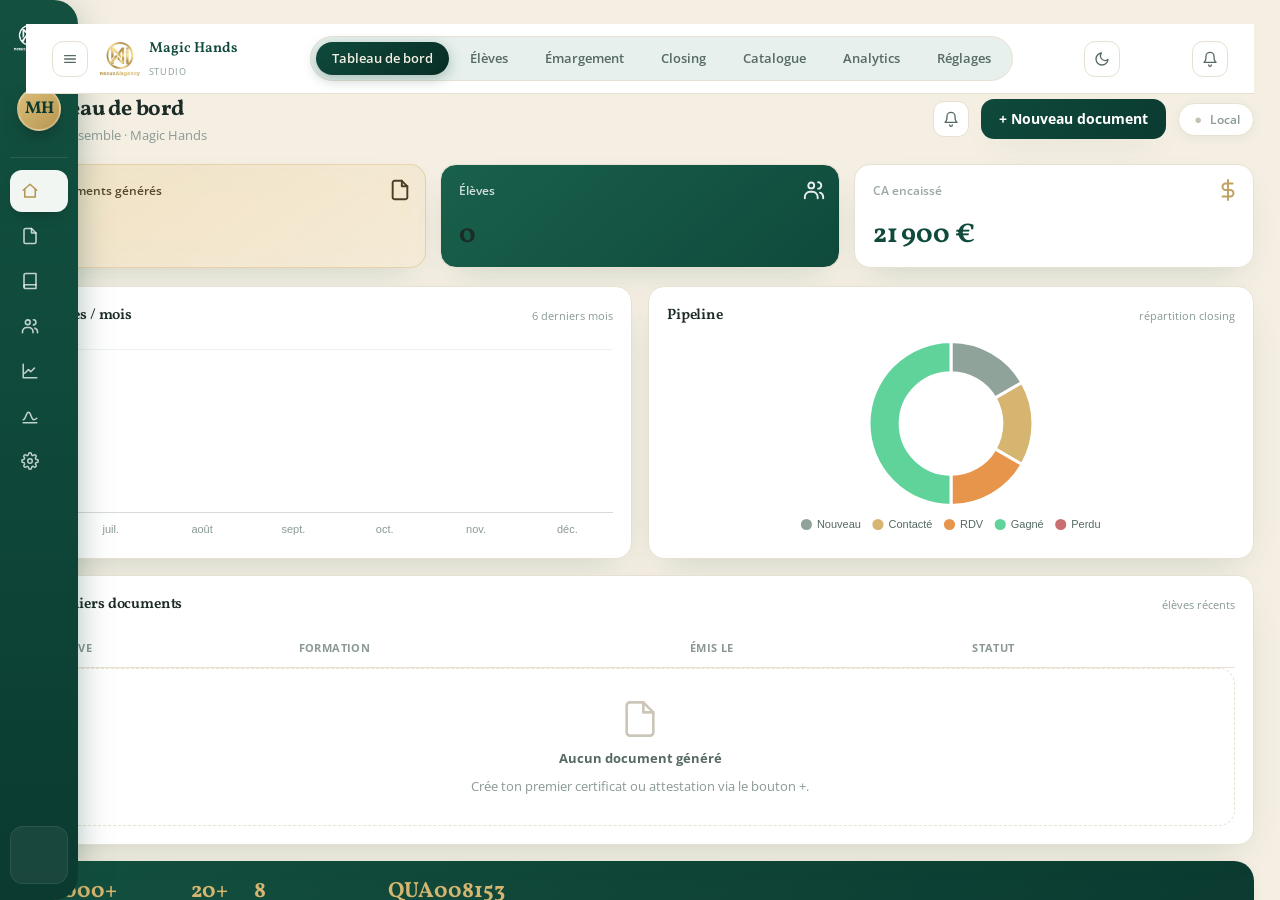
==== commit 1527664a: "Magic Hands — mise à jour 11/08/2026 07:06" ====
--- a/index.html
+++ b/index.html
@@ -210,6 +210,8 @@
     var m=byId('main'); if(m)m.scrollTo?m.scrollTo({top:0,behavior:'smooth'}):m.scrollTop=0;
     window.scrollTo({top:0,behavior:'smooth'});
   }
+  /* exposée pour le bouton retour Android (nav-history.js) */
+  window.showScr=showScr;
   function setHead(){var nv=document.querySelector('.appbar');var h=(nv&&getComputedStyle(nv).display!=='none')?nv.offsetHeight:0;document.documentElement.style.setProperty('--mh-head',h+'px');}
   function mhDocsFit(){
     var scr=byId('scr-docs'); if(!scr)return;
@@ -305,5 +307,6 @@
   <div class="acts"><button class="go" onclick="mhPwaInstall()">Installer</button><button class="later" onclick="mhPwaHide()">Plus tard</button></div>
 </div>
 <script src="assets/shell.js"></script>
+<script src="assets/nav-history.js"></script>
 </body>
 </html>
--- a/assets/tokens.css
+++ b/assets/tokens.css
@@ -0,0 +1,101 @@
+/* ============================================================
+   tokens.css — Charte NexusAI (vert / or), mode clair + sombre.
+   Chargé AVANT app.css : il redéfinit les variables existantes
+   sans toucher à la structure. Les documents officiels
+   (certificat, attestation, émargement) sont exclus du verre
+   à l'impression pour rester nets en PDF.
+   ============================================================ */
+
+:root{
+  /* --- palette NexusAI --- */
+  --green:#0F4A3C; --green-2:#0F493B; --green-deep:#082D25;
+  --gold:#D5B56F; --gold-l:#DDBE7A; --gold-d:#B79750; --olive:#C9A85F;
+  --cream:#F5EFE3; --orange:#E8954C;
+
+  /* --- surfaces --- */
+  --bg:#EEF2F0; --bg2:#E4EBE7;
+  --card:rgba(255,255,255,.72);
+  --card-solid:#ffffff;
+  --line:rgba(15,74,60,.12);
+  --inp-bd:rgba(15,74,60,.16);
+
+  /* --- texte --- */
+  --ink:#132A23; --ink2:#3D5249; --muted:#6E827B;
+
+  /* --- états --- */
+  --ok:#3E8E5A; --ok-soft:rgba(62,142,90,.14);
+  --wait:#B4691F; --wait-soft:rgba(232,149,76,.16);
+  --late:#B03A3A; --late-soft:rgba(176,58,58,.13);
+  --green-soft:rgba(15,74,60,.10);
+
+  /* --- formes --- */
+  --radius:22px; --radius-sm:14px; --radius-xs:10px;
+  --shadow:0 10px 30px rgba(15,74,60,.10), 0 2px 6px rgba(15,74,60,.05);
+  --shadow-s:0 4px 14px rgba(15,74,60,.07);
+  --blur:blur(16px) saturate(150%);
+
+  /* --- typo --- */
+  --serif:'Vollkorn',Georgia,serif;
+  --sans:'Open Sans',-apple-system,BlinkMacSystemFont,sans-serif;
+}
+
+html[data-theme="dark"]{
+  --bg:#0A1A16; --bg2:#0F2620;
+  --card:rgba(20,48,40,.62);
+  --card-solid:#14302A;
+  --line:rgba(213,181,111,.18);
+  --inp-bd:rgba(213,181,111,.24);
+  --ink:#EDF3F0; --ink2:#C3D2CC; --muted:#93A9A2;
+  --green-soft:rgba(213,181,111,.12);
+  --shadow:0 10px 30px rgba(0,0,0,.35), 0 2px 6px rgba(0,0,0,.25);
+  --shadow-s:0 4px 14px rgba(0,0,0,.28);
+}
+
+/* ---------- fond global ---------- */
+body{
+  background:
+    radial-gradient(1100px 600px at 12% -8%, rgba(213,181,111,.20), transparent 60%),
+    radial-gradient(900px 500px at 105% 8%, rgba(15,74,60,.16), transparent 62%),
+    linear-gradient(170deg,var(--bg) 0%,var(--bg2) 100%);
+  background-attachment:fixed;
+  color:var(--ink);
+  font-family:var(--sans);
+}
+
+/* ---------- titres en serif doré ---------- */
+h1,h2,h3,h4,.serif{font-family:var(--serif);font-weight:600;letter-spacing:-.01em;color:var(--gold-d)}
+html[data-theme="dark"] h1,html[data-theme="dark"] h2,
+html[data-theme="dark"] h3,html[data-theme="dark"] h4{color:var(--gold)}
+
+/* ---------- verre ---------- */
+.card,.kpi,.panel,.sheet,.drawer,.appbar,.bottomnav,.side{
+  backdrop-filter:var(--blur);-webkit-backdrop-filter:var(--blur);
+}
+
+/* ---------- focus clavier ---------- */
+:focus-visible{outline:3px solid var(--gold);outline-offset:2px;border-radius:8px}
+
+/* ---------- mouvement réduit ---------- */
+@media (prefers-reduced-motion:reduce){
+  *{animation:none!important;transition:none!important;scroll-behavior:auto!important}
+}
+
+/* ============================================================
+   IMPRESSION — le verre est neutralisé sur les documents pour
+   que les PDF sortent nets (html2canvas capte les fonds tels
+   qu'ils sont affichés).
+   ============================================================ */
+@media print{
+  .card,.kpi,.panel,.em-sheet,.cert,.attest{
+    backdrop-filter:none!important;-webkit-backdrop-filter:none!important;
+    background-color:#fff!important;box-shadow:none!important;
+  }
+  .appbar,.bottomnav,.side,.plussheet,.drawer,.mh-fab,.em-acts,.acts{display:none!important}
+  body{background:#fff!important}
+}
+/* Pendant la capture html2canvas : même neutralisation */
+body.capturing .em-sheet,
+body.capturing .cert,
+body.capturing .attest{
+  backdrop-filter:none!important;-webkit-backdrop-filter:none!important;
+}
--- a/assets/app.css
+++ b/assets/app.css
@@ -417,7 +417,7 @@
   .side{display:none}
   .appbar{display:flex}
   .bottomnav{display:flex}
-  .main{margin-left:0;padding:14px 14px 96px}
+  .main{margin-left:0;padding:14px 14px calc(96px + env(safe-area-inset-bottom))}
   .mhead{display:none}
   .kpis{grid-template-columns:1fr 1fr;gap:10px}
   .panels,.panels.eq{grid-template-columns:1fr;gap:14px}
--- a/assets/responsive.css
+++ b/assets/responsive.css
@@ -27,7 +27,7 @@
   .bottomnav .nitem span{ display:none; }          /* libellés masqués, icônes gardées */
   .bottomnav .nitem svg{ width:20px; height:20px; }
   .fab-wrap{ transform:translateY(-10px) scale(.86); }
-  .main{ padding:10px 18px 62px; }
+  .main{ padding:10px 18px calc(62px + env(safe-area-inset-bottom) + 24px); }
 
   /* l'appbar prend moins de place */
   .appbar{ height:48px; }
--- a/assets/shell.css
+++ b/assets/shell.css
@@ -0,0 +1,201 @@
+/* ============================================================
+   shell.css — Coquille de navigation refondue.
+   Chargé APRÈS app.css et emargement.css : il ne remplace pas
+   la logique existante, il redessine l'ossature.
+   ============================================================ */
+
+/* ---------- appbar ---------- */
+.appbar{
+  display:flex;align-items:center;gap:12px;
+  padding:11px 16px;
+  background:var(--card);
+  border-bottom:1px solid var(--line);
+  position:sticky;top:0;z-index:120;
+}
+.appbar .brand img{height:34px}
+.appbar .brand b{font-family:var(--serif);color:var(--ink)}
+.appbar .brand span{color:var(--muted)}
+
+/* ---------- barre à pills (PC) ---------- */
+.topnav{
+  display:none;gap:5px;margin:0 auto;
+  background:var(--green-soft);padding:5px;border-radius:999px;border:1px solid var(--line);
+}
+.mhpill{
+  border:none;background:transparent;color:var(--ink2);
+  font:600 13px/1 var(--sans);padding:10px 16px;border-radius:999px;
+  cursor:pointer;transition:.2s;white-space:nowrap;
+}
+.mhpill:hover{color:var(--ink)}
+.mhpill.on{
+  background:linear-gradient(135deg,var(--green),var(--green-deep));
+  color:var(--cream);box-shadow:0 4px 14px rgba(15,74,60,.3);
+}
+@media(min-width:1000px){
+  .topnav{display:flex}
+  .main{margin-left:0!important;padding-left:26px;padding-right:26px}
+  .appbar{padding:12px 26px}
+}
+
+/* ---------- badge hors ligne ---------- */
+.mh-offline{
+  display:none;align-items:center;gap:6px;
+  font:600 11px var(--sans);color:var(--wait);
+  background:var(--wait-soft);border:1px solid rgba(232,149,76,.35);
+  padding:5px 10px;border-radius:999px;white-space:nowrap;
+}
+.mh-offline.show{display:inline-flex}
+.mh-offline i{width:7px;height:7px;border-radius:50%;background:var(--wait);display:block}
+
+/* ---------- barre du bas (mobile) ---------- */
+.bottomnav{
+  position:fixed;left:0;right:0;bottom:0;z-index:130;
+  display:flex;align-items:flex-end;justify-content:space-around;
+  padding:9px 6px calc(9px + env(safe-area-inset-bottom));
+  background:var(--card);border-top:1px solid var(--line);
+}
+@media(min-width:1000px){.bottomnav{display:none}}
+.bottomnav .nitem{
+  border:none;background:transparent;color:var(--muted);cursor:pointer;
+  display:flex;flex-direction:column;align-items:center;gap:3px;
+  font:600 10px var(--sans);padding:5px 8px;border-radius:12px;transition:.18s;flex:1;
+}
+.bottomnav .nitem svg{width:21px;height:21px}
+.bottomnav .nitem.on{color:var(--green)}
+html[data-theme="dark"] .bottomnav .nitem.on{color:var(--gold)}
+.fab-wrap{flex:0 0 auto;width:64px;display:flex;justify-content:center}
+.fab-btn{
+  width:56px;height:56px;border-radius:20px;border:none;cursor:pointer;
+  background:linear-gradient(140deg,var(--gold-l),var(--gold-d));
+  color:#2A2113;display:flex;align-items:center;justify-content:center;
+  box-shadow:0 10px 24px rgba(183,151,80,.45);transform:translateY(-16px);transition:.22s;
+}
+.fab-btn:hover{transform:translateY(-19px) scale(1.04)}
+.fab-btn svg{width:26px;height:26px}
+
+/* ---------- cartes en verre ---------- */
+.panel,.card-sec,.kpi,.em-card,.dtable{
+  border-radius:var(--radius);
+}
+.panel,.card-sec{
+  background:var(--card);border:1px solid var(--line);box-shadow:var(--shadow);
+}
+.kpi{
+  background:var(--card);border:1px solid var(--line);
+  border-radius:var(--radius);box-shadow:var(--shadow);
+}
+.kpi.gold{background:linear-gradient(145deg,rgba(213,181,111,.22),rgba(213,181,111,.07));border-color:rgba(213,181,111,.4)}
+.kpi .kv{font-family:var(--serif);color:var(--ink)}
+.kpi.gold .kv{color:var(--gold-d)}
+html[data-theme="dark"] .kpi.gold .kv{color:var(--gold-l)}
+
+/* ---------- bottom sheet ---------- */
+.plussheet{
+  border-radius:26px 26px 0 0;background:var(--card-solid);
+  border-top:1px solid var(--line);box-shadow:var(--shadow);
+}
+.plussheet .grab{width:42px;height:4px;border-radius:999px;background:var(--line);margin:0 auto 14px}
+.plus-item{
+  display:flex;align-items:center;gap:13px;
+  padding:14px;border-radius:var(--radius-sm);border:1px solid var(--line);
+  background:transparent;color:var(--ink);cursor:pointer;margin-bottom:8px;transition:.18s;
+  font:600 14.5px var(--sans);
+}
+.plus-item:hover{border-color:var(--gold);background:var(--green-soft)}
+.plus-item .ic svg{width:20px;height:20px;color:var(--gold-d)}
+
+/* ---------- écran Analytics ---------- */
+.ana-sec{margin-bottom:26px}
+.ana-t{
+  font:800 12px var(--sans);letter-spacing:.16em;text-transform:uppercase;
+  color:var(--muted);margin:0 2px 12px;
+}
+.ana-k{display:grid;grid-template-columns:repeat(auto-fit,minmax(150px,1fr));gap:12px}
+.ana-c{
+  background:var(--card);border:1px solid var(--line);border-radius:var(--radius);
+  padding:18px;box-shadow:var(--shadow-s);
+}
+.ana-c .l{font:700 10.5px var(--sans);letter-spacing:.13em;text-transform:uppercase;color:var(--muted)}
+.ana-c .v{font-family:var(--serif);font-size:34px;font-weight:700;line-height:1;margin:8px 0 4px;color:var(--ink)}
+.ana-c .s{font-size:12px;color:var(--ink2)}
+.ana-per{display:flex;gap:8px;flex-wrap:wrap;margin-bottom:16px}
+.ana-per button{
+  border:1px solid var(--line);background:var(--card-solid);color:var(--ink2);
+  font:600 12.5px var(--sans);padding:8px 15px;border-radius:999px;cursor:pointer;transition:.18s;
+}
+.ana-per button.on{background:var(--green);border-color:var(--green);color:var(--cream)}
+
+/* ---------- popup d'installation ---------- */
+.mh-pwa{
+  position:fixed;left:14px;right:14px;bottom:96px;z-index:160;
+  background:linear-gradient(140deg,var(--green),var(--green-deep));
+  color:var(--cream);border:1px solid var(--gold);border-radius:var(--radius);
+  padding:18px;box-shadow:var(--shadow);
+  transform:translateY(20px);opacity:0;pointer-events:none;transition:.3s;
+}
+.mh-pwa.show{transform:none;opacity:1;pointer-events:auto}
+@media(min-width:1000px){.mh-pwa{left:auto;right:26px;bottom:26px;width:350px}}
+.mh-pwa b{font-family:var(--serif);color:var(--gold-l);font-size:17px;display:block;margin-bottom:5px}
+.mh-pwa p{font-size:13px;color:rgba(245,239,227,.85);margin-bottom:14px;line-height:1.5}
+.mh-pwa .acts{display:flex;gap:8px}
+.mh-pwa .acts button{
+  flex:1;border:none;border-radius:999px;padding:11px;cursor:pointer;font:700 13px var(--sans);
+}
+.mh-pwa .go{background:linear-gradient(135deg,var(--gold-l),var(--gold-d));color:#2A2113}
+.mh-pwa .later{background:rgba(245,239,227,.12);color:var(--cream)}
+
+/* ---------- liste élèves : cartes sur mobile, tableau sur PC ---------- */
+@media(max-width:999px){
+  .dtable thead{display:none}
+  .dtable,.dtable tbody,.dtable tr,.dtable td{display:block;width:100%}
+  .dtable tr{
+    background:var(--card-solid);border:1px solid var(--line);border-radius:var(--radius-sm);
+    margin-bottom:8px;padding:12px 14px;box-shadow:var(--shadow-s);
+  }
+  .dtable td{border:none;padding:2px 0}
+  .dtable td:first-child{font-weight:700;font-size:14.5px;color:var(--ink)}
+  .dtable td.hide-sm{display:none}
+}
+
+/* ============================================================
+   CORRECTIFS D'ERGONOMIE (retours du 11/08/2026)
+   ============================================================ */
+
+/* --- 1. Les boutons d'action passaient sous la barre du bas ---
+   La barre fait 62 px, plus la zone de sécurité du téléphone.
+   Toutes les zones scrollables réservent désormais cette hauteur. */
+:root{ --botnav-h:62px; --bot-safe:calc(var(--botnav-h) + env(safe-area-inset-bottom) + 18px); }
+
+@media(max-width:999px){
+  .main{ padding-bottom:calc(var(--bot-safe) + 24px)!important; }
+
+  /* panneaux plein écran : fiche élève, nouveau document, feuille */
+  .fiche-panel,.docwrap,.em-panel,.sheetfull,.modal-panel,.fiche-bg > div{
+    padding-bottom:var(--bot-safe)!important;
+  }
+
+  /* barres de boutons collées en bas d'un panneau */
+  .acts,.doc-acts,.em-acts,.fiche-acts{
+    padding-bottom:var(--bot-safe)!important;
+    background:var(--card-solid);
+  }
+
+  /* dernier recours : tout conteneur direct de .btn en fin de panneau */
+  .fiche-panel > .btn:last-child,
+  .docwrap > .btn:last-child{ margin-bottom:var(--bot-safe); }
+}
+
+/* --- 2. Période de session sur les cartes d'émargement --- */
+.em-per{
+  display:block;font-size:11.5px;font-weight:600;color:var(--gold-d);
+  margin-top:2px;letter-spacing:.01em;
+}
+html[data-theme="dark"] .em-per{color:var(--gold-l)}
+
+/* --- 3. Un document déjà généré s'ouvre au clic --- */
+.fdoc-row.is-clic{cursor:pointer;transition:.16s;border-radius:var(--radius-sm)}
+.fdoc-row.is-clic:hover{background:var(--green-soft)}
+.fdoc-row.is-clic:active{transform:scale(.995)}
+.fdoc-row.is-clic .fdoc-tx b::after{
+  content:'  ✎';font-size:11px;color:var(--muted);vertical-align:1px;
+}
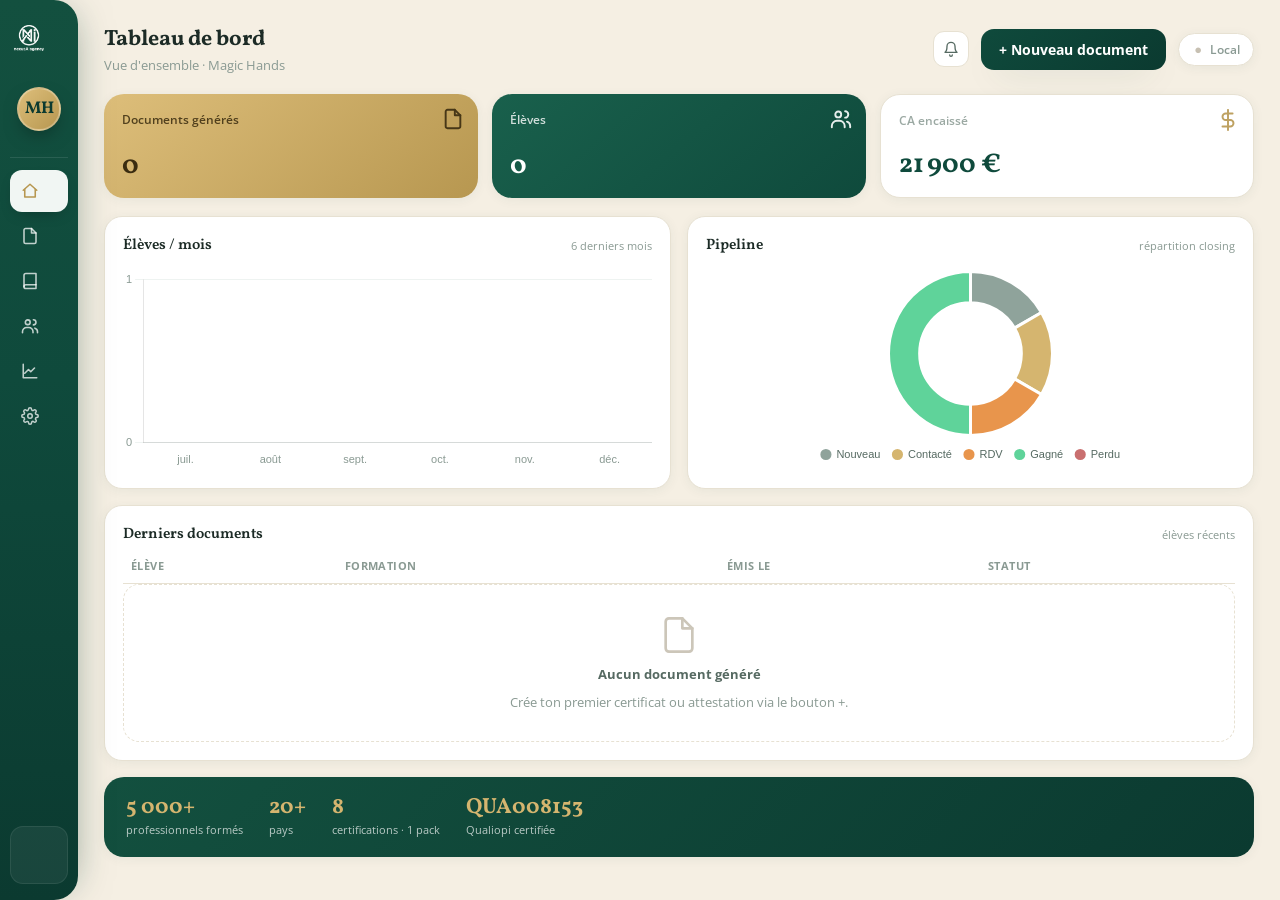
==== commit fadf654d: "Magic Hands — mise à jour 11/08/2026 07:07" ====
--- a/index.html
+++ b/index.html
@@ -1,5 +1,5 @@
 <!DOCTYPE html>
-<html lang="fr" data-theme="light">
+<html lang="fr">
 <head>
 <meta charset="UTF-8">
 <meta name="viewport" content="width=device-width, initial-scale=1.0, viewport-fit=cover">
@@ -12,14 +12,7 @@
 <meta name="apple-mobile-web-app-status-bar-style" content="black-translucent">
 <meta name="apple-mobile-web-app-title" content="Magic Hands">
 <script>window.MH_ASSETS={certBg:'assets/cert-bg.png',attBg:'assets/attest-bg.png',sign:'assets/sign.jpg',logoMi:'assets/logo-mi.png',logoFull:'assets/logo-full.png'};</script>
-<link rel="preconnect" href="https://fonts.googleapis.com">
-<link rel="preconnect" href="https://fonts.gstatic.com" crossorigin>
-<link href="https://fonts.googleapis.com/css2?family=Vollkorn:wght@500;600;700&family=Open+Sans:wght@400;600;700&display=swap" rel="stylesheet">
-<link rel="stylesheet" href="assets/tokens.css">
 <link rel="stylesheet" href="assets/app.css">
-<link rel="stylesheet" href="assets/emargement.css">
-<link rel="stylesheet" href="assets/responsive.css">
-<link rel="stylesheet" href="assets/shell.css">
 </head>
 <body>
 
@@ -39,14 +32,11 @@
 <symbol id="ic-euro" viewBox="0 0 24 24" fill="none" stroke="currentColor" stroke-width="2.1" stroke-linecap="round" stroke-linejoin="round"><path d="M12 1v22M17 5H9.5a3.5 3.5 0 000 7h5a3.5 3.5 0 010 7H6"/></symbol>
 <symbol id="ic-check" viewBox="0 0 24 24" fill="none" stroke="currentColor" stroke-width="2.3" stroke-linecap="round" stroke-linejoin="round"><path d="M20 6L9 17l-5-5"/></symbol>
 <symbol id="ic-sync" viewBox="0 0 24 24" fill="none" stroke="currentColor" stroke-width="2.1" stroke-linecap="round" stroke-linejoin="round"><path d="M21 2v6h-6"/><path d="M3 12a9 9 0 0115-6.7L21 8"/><path d="M3 22v-6h6"/><path d="M21 12a9 9 0 01-15 6.7L3 16"/></symbol>
-<symbol id="ic-sign" viewBox="0 0 24 24" fill="none" stroke="currentColor" stroke-width="2.1" stroke-linecap="round" stroke-linejoin="round"><path d="M3 17c3.5 0 3.5-10 7-10s3.5 10 7 10c1.6 0 2.6-.8 4-2"/><path d="M3 21h18"/></symbol>
-<symbol id="ic-moon" viewBox="0 0 24 24" fill="none" stroke="currentColor" stroke-width="2" stroke-linecap="round" stroke-linejoin="round"><path d="M21 12.8A9 9 0 1111.2 3a7 7 0 009.8 9.8z"/></symbol>
-<symbol id="ic-menu" viewBox="0 0 24 24" fill="none" stroke="currentColor" stroke-width="2.1" stroke-linecap="round"><path d="M4 7h16M4 12h16M4 17h16"/></symbol>
 </defs>
 </svg>
 
 <!-- ===== SIDEBAR (desktop) ===== -->
-<aside class="side" id="side" hidden>
+<aside class="side" id="side">
   <div class="side-brand"><img src="assets/logo-full.png" alt="NexusAI"><div class="bt"><b>Magic Hands</b><span>Studio · NexusAI</span></div></div>
   <div class="side-prof">
     <div class="av">MH</div>
@@ -58,7 +48,6 @@
     <button class="snav" data-scr="cat"><span class="si"><svg><use href="#ic-book"/></svg></span><span class="lbl">Catalogue</span></button>
     <button class="snav" data-scr="elv"><span class="si"><svg><use href="#ic-users"/></svg></span><span class="lbl">Élèves</span></button>
     <button class="snav" data-scr="close"><span class="si"><svg><use href="#ic-chart"/></svg></span><span class="lbl">Closing</span></button>
-    <button class="snav" data-scr="emarg"><span class="si"><svg><use href="#ic-sign"/></svg></span><span class="lbl">Émargement</span></button>
     <button class="snav" data-scr="acc"><span class="si"><svg><use href="#ic-gear"/></svg></span><span class="lbl">Compte</span></button>
   </nav>
   <div class="side-foot"><div class="fl">Prochaine session</div><b id="sideNextL">—</b><small id="sideNextD"></small></div>
@@ -70,18 +59,15 @@
   <div class="grab"></div>
   <button class="plus-item" data-scr="cat" style="width:100%;text-align:left"><span class="ic"><svg><use href="#ic-book"/></svg></span><b>Catalogue</b></button>
   <button class="plus-item" data-scr="close" style="width:100%;text-align:left"><span class="ic"><svg><use href="#ic-chart"/></svg></span><b>Closing</b></button>
-  <button class="plus-item" data-scr="ana" style="width:100%;text-align:left"><span class="ic"><svg><use href="#ic-chart"/></svg></span><b>Analytics</b></button>
-  <button class="plus-item" data-scr="docs" style="width:100%;text-align:left"><span class="ic"><svg><use href="#ic-doc"/></svg></span><b>Nouveau document</b></button>
-  <button class="plus-item" data-scr="emarg" style="width:100%;text-align:left"><span class="ic"><svg><use href="#ic-sign"/></svg></span><b>Émargement</b></button>
 </div>
 
 <!-- ===== MAIN ===== -->
 <main class="main" id="main">
 
   <header class="appbar">
-    <button class="abtn" id="btnPlus" aria-label="Menu"><svg><use href="#ic-menu"/></svg></button>
+    <button class="abtn" id="btnPlus" aria-label="Plus"><svg><use href="#ic-more"/></svg></button>
     <div class="brand"><img src="assets/logo-full.png" alt=""><div class="bt"><b>Magic Hands</b><span>Studio</span></div></div>
-    <nav class="topnav" id="mhTopnav"><button class="mhpill on" data-scr="home">Tableau de bord</button><button class="mhpill" data-scr="elv">Élèves</button><button class="mhpill" data-scr="emarg">Émargement</button><button class="mhpill" data-scr="close">Closing</button><button class="mhpill" data-scr="cat">Catalogue</button><button class="mhpill" data-scr="ana">Analytics</button><button class="mhpill" data-scr="acc">Réglages</button></nav><span class="mh-offline" id="mhOffline"><i></i>Hors ligne</span><button class="abtn" id="mhTheme" title="Thème" aria-label="Changer de thème"><svg><use href="#ic-moon"/></svg></button><div class="notifwrap" style="margin-left:auto">
+    <div class="notifwrap" style="margin-left:auto">
       <button class="abtn" id="btnBell" aria-label="Notifications"><svg><use href="#ic-bell"/></svg><span class="dot" id="bellDot" style="display:none"></span></button>
       <div class="notifpanel" id="notifPanel"><h4>Notifications</h4><div id="notifList"></div></div>
     </div>
@@ -153,17 +139,7 @@
     <div data-mount="closing"></div>
   </section>
 
-  <!-- ===== ÉMARGEMENT ===== -->
-  <section class="scr" id="scr-emarg">
-    <div class="card-sec"><div data-mount="emargement"></div></div>
-  </section>
-
-    <!-- ===== ANALYTICS ===== -->
-  <section class="scr" id="scr-ana">
-    <div class="card-sec"><div data-mount="analytics"></div></div>
-  </section>
-
-<!-- ===== COMPTE ===== -->
+  <!-- ===== COMPTE ===== -->
   <section class="scr" id="scr-acc">
     <div class="card-sec" id="syncBox"></div>
     <div class="card-sec"><div data-mount="settings"></div></div>
@@ -190,9 +166,7 @@
     cat:['Catalogue','Modules, offres & sessions'],
     elv:['Base élèves','Historique des documents générés'],
     close:['Closing','Pipeline commercial'],
-    emarg:['Émargement','Feuilles de présence & signatures'],
-    ana:['Analytics','Business et pédagogique'],
-    acc:['Réglages','Profil, application, sécurité']
+    acc:['Compte','Synchronisation & réglages']
   };
   function byId(id){return document.getElementById(id)}
   function closePlus(){var b=byId('plusBg'),s=byId('plusSheet');if(b)b.classList.remove('show');if(s)s.style.display='none'}
@@ -206,12 +180,9 @@
     closePlus();closeNotif();
     if(name==='docs')requestAnimationFrame(mhDocsFit);
     if(name==='home'&&window.MHdash&&window.MHdash.render)window.MHdash.render();
-    if(name==='emarg'&&window.MHemarg&&window.MHemarg.refresh)window.MHemarg.refresh();
     var m=byId('main'); if(m)m.scrollTo?m.scrollTo({top:0,behavior:'smooth'}):m.scrollTop=0;
     window.scrollTo({top:0,behavior:'smooth'});
   }
-  /* exposée pour le bouton retour Android (nav-history.js) */
-  window.showScr=showScr;
   function setHead(){var nv=document.querySelector('.appbar');var h=(nv&&getComputedStyle(nv).display!=='none')?nv.offsetHeight:0;document.documentElement.style.setProperty('--mh-head',h+'px');}
   function mhDocsFit(){
     var scr=byId('scr-docs'); if(!scr)return;
@@ -239,11 +210,7 @@
     var desktop=window.matchMedia?window.matchMedia('(min-width:981px)').matches:(window.innerWidth>=981);
     var tabs=gd.querySelector('.doctabs'), acts=gd.querySelector('.acts');
     var vis=gd.querySelector('.stage:not(.hide)'), capH=0; if(vis){var cap=vis.querySelector('.cap'); if(cap)capH=cap.offsetHeight;}
-    /* la colonne n'a plus de hauteur figée : on part de la fenêtre, pas du conteneur
-       (sinon l'aperçu se calcule à partir de lui-même et s'effondre) */
-    var haut = gd.getBoundingClientRect().top;
-    var dispo = window.innerHeight - haut - (tabs?tabs.offsetHeight:0) - (acts?acts.offsetHeight:0) - capH - 40;
-    var avail = desktop ? dispo : Math.round(window.innerHeight*0.62);
+    var avail = desktop ? (gd.clientHeight-(tabs?tabs.offsetHeight:0)-(acts?acts.offsetHeight:0)-capH-22) : Math.round(window.innerHeight*0.62);
     if(avail<160)avail=160;
     var a=byId('wrapCert'),b=byId('wrapAtt');
     if(a)a.setAttribute('data-maxh',avail); if(b)b.setAttribute('data-maxh',avail);
@@ -293,20 +260,8 @@
 <script src="assets/dashboard.js"></script>
 <script src="assets/lib/supabase.min.js"></script>
 <script src="config.js"></script>
-<script src="assets/mh-data.js"></script>
-<script src="assets/lib/qrcode.min.js"></script>
-<script src="assets/mh-api.js"></script>
 <script src="assets/sync.js"></script>
-<script src="assets/mh-bridge.js"></script>
-<script src="assets/emargement.js"></script>
 <script src="assets/notif.js"></script>
 <script src="assets/pwa.js"></script>
-<div class="mh-pwa" id="mhPwa">
-  <b>Installer Magic Hands</b>
-  <p>Ajoute l'app à ton écran d'accueil : elle s'ouvre sans navigateur, fonctionne hors ligne et reçoit les notifications.</p>
-  <div class="acts"><button class="go" onclick="mhPwaInstall()">Installer</button><button class="later" onclick="mhPwaHide()">Plus tard</button></div>
-</div>
-<script src="assets/shell.js"></script>
-<script src="assets/nav-history.js"></script>
 </body>
 </html>
--- a/assets/app.css
+++ b/assets/app.css
@@ -399,25 +399,24 @@
 
 /* ---- responsive ---- */
 @media(min-width:981px){
-  .main{height:100dvh;overflow-y:auto}
-  /* plus de hauteur figée : la colonne s'adapte au bandeau réel, quel que soit l'écran */
-  #scr-docs{min-height:0;overflow:visible}
-  #scr-docs .generator{grid-template-columns:minmax(300px,0.92fr) 1.08fr !important;align-items:start}
-  #scr-docs>.card-sec{display:flex;flex-direction:column}
-  #scr-docs .gen-inputs{min-height:0}
-  #scr-docs .gen-docs{display:flex;flex-direction:column;min-height:0}
-  #scr-docs .gen-docs .stage{display:flex;flex-direction:column;min-height:0;margin:0}
+  .main{height:100vh;overflow-y:auto}
+  #scr-docs{min-height:calc(100vh - 84px)}
+  #scr-docs .generator{grid-template-columns:minmax(300px,0.92fr) 1.08fr !important;align-items:stretch}
+  #scr-docs{height:calc(100vh - 84px);overflow:hidden;min-height:0}
+  #scr-docs>.card-sec{height:100%;overflow:hidden;display:flex;flex-direction:column}
+  #scr-docs .generator{height:100%;align-items:stretch;min-height:0}
+  #scr-docs .gen-inputs{height:100%;overflow-y:auto;padding-right:10px;min-height:0}
+  #scr-docs .gen-docs{height:100%;display:flex;flex-direction:column;min-height:0}
+  #scr-docs .gen-docs .stage{flex:1 1 auto;display:flex;flex-direction:column;min-height:0;overflow:hidden;margin:0}
   #scr-docs .gen-docs .stage .cap{flex:0 0 auto}
-  #scr-docs .gen-docs .docwrap{min-height:0}
-  /* la barre de boutons reste toujours atteignable, jamais coupée */
-  #scr-docs .gen-docs .acts{position:sticky;bottom:0;z-index:5;flex:0 0 auto;margin-top:12px;
-    padding:10px 0;background:linear-gradient(to top,var(--card) 72%,transparent)}
+  #scr-docs .gen-docs .docwrap{flex:1 1 auto;min-height:0}
+  #scr-docs .gen-docs .acts{flex:0 0 auto;margin-top:10px}
 }
 @media(max-width:980px){
   .side{display:none}
   .appbar{display:flex}
   .bottomnav{display:flex}
-  .main{margin-left:0;padding:14px 14px calc(96px + env(safe-area-inset-bottom))}
+  .main{margin-left:0;padding:14px 14px 96px}
   .mhead{display:none}
   .kpis{grid-template-columns:1fr 1fr;gap:10px}
   .panels,.panels.eq{grid-template-columns:1fr;gap:14px}
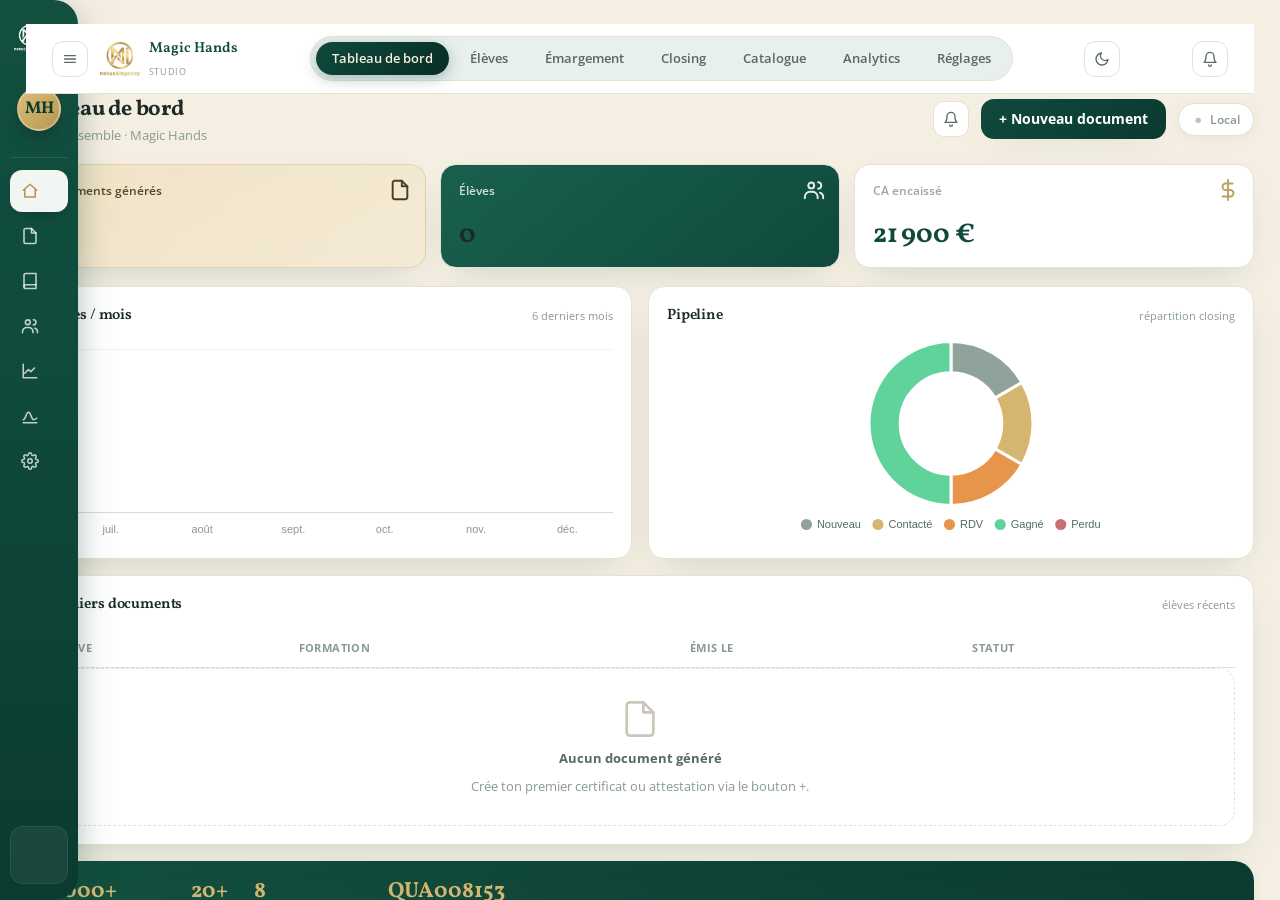
==== commit 13868daf: "maj 11/08/2026 08:51" ====
--- a/index.html
+++ b/index.html
@@ -1,5 +1,5 @@
 <!DOCTYPE html>
-<html lang="fr">
+<html lang="fr" data-theme="light">
 <head>
 <meta charset="UTF-8">
 <meta name="viewport" content="width=device-width, initial-scale=1.0, viewport-fit=cover">
@@ -12,7 +12,14 @@
 <meta name="apple-mobile-web-app-status-bar-style" content="black-translucent">
 <meta name="apple-mobile-web-app-title" content="Magic Hands">
 <script>window.MH_ASSETS={certBg:'assets/cert-bg.png',attBg:'assets/attest-bg.png',sign:'assets/sign.jpg',logoMi:'assets/logo-mi.png',logoFull:'assets/logo-full.png'};</script>
+<link rel="preconnect" href="https://fonts.googleapis.com">
+<link rel="preconnect" href="https://fonts.gstatic.com" crossorigin>
+<link href="https://fonts.googleapis.com/css2?family=Vollkorn:wght@500;600;700&family=Open+Sans:wght@400;600;700&display=swap" rel="stylesheet">
+<link rel="stylesheet" href="assets/tokens.css">
 <link rel="stylesheet" href="assets/app.css">
+<link rel="stylesheet" href="assets/emargement.css">
+<link rel="stylesheet" href="assets/responsive.css">
+<link rel="stylesheet" href="assets/shell.css">
 </head>
 <body>
 
@@ -32,11 +39,14 @@
 <symbol id="ic-euro" viewBox="0 0 24 24" fill="none" stroke="currentColor" stroke-width="2.1" stroke-linecap="round" stroke-linejoin="round"><path d="M12 1v22M17 5H9.5a3.5 3.5 0 000 7h5a3.5 3.5 0 010 7H6"/></symbol>
 <symbol id="ic-check" viewBox="0 0 24 24" fill="none" stroke="currentColor" stroke-width="2.3" stroke-linecap="round" stroke-linejoin="round"><path d="M20 6L9 17l-5-5"/></symbol>
 <symbol id="ic-sync" viewBox="0 0 24 24" fill="none" stroke="currentColor" stroke-width="2.1" stroke-linecap="round" stroke-linejoin="round"><path d="M21 2v6h-6"/><path d="M3 12a9 9 0 0115-6.7L21 8"/><path d="M3 22v-6h6"/><path d="M21 12a9 9 0 01-15 6.7L3 16"/></symbol>
+<symbol id="ic-sign" viewBox="0 0 24 24" fill="none" stroke="currentColor" stroke-width="2.1" stroke-linecap="round" stroke-linejoin="round"><path d="M3 17c3.5 0 3.5-10 7-10s3.5 10 7 10c1.6 0 2.6-.8 4-2"/><path d="M3 21h18"/></symbol>
+<symbol id="ic-moon" viewBox="0 0 24 24" fill="none" stroke="currentColor" stroke-width="2" stroke-linecap="round" stroke-linejoin="round"><path d="M21 12.8A9 9 0 1111.2 3a7 7 0 009.8 9.8z"/></symbol>
+<symbol id="ic-menu" viewBox="0 0 24 24" fill="none" stroke="currentColor" stroke-width="2.1" stroke-linecap="round"><path d="M4 7h16M4 12h16M4 17h16"/></symbol>
 </defs>
 </svg>
 
 <!-- ===== SIDEBAR (desktop) ===== -->
-<aside class="side" id="side">
+<aside class="side" id="side" hidden>
   <div class="side-brand"><img src="assets/logo-full.png" alt="NexusAI"><div class="bt"><b>Magic Hands</b><span>Studio · NexusAI</span></div></div>
   <div class="side-prof">
     <div class="av">MH</div>
@@ -48,6 +58,7 @@
     <button class="snav" data-scr="cat"><span class="si"><svg><use href="#ic-book"/></svg></span><span class="lbl">Catalogue</span></button>
     <button class="snav" data-scr="elv"><span class="si"><svg><use href="#ic-users"/></svg></span><span class="lbl">Élèves</span></button>
     <button class="snav" data-scr="close"><span class="si"><svg><use href="#ic-chart"/></svg></span><span class="lbl">Closing</span></button>
+    <button class="snav" data-scr="emarg"><span class="si"><svg><use href="#ic-sign"/></svg></span><span class="lbl">Émargement</span></button>
     <button class="snav" data-scr="acc"><span class="si"><svg><use href="#ic-gear"/></svg></span><span class="lbl">Compte</span></button>
   </nav>
   <div class="side-foot"><div class="fl">Prochaine session</div><b id="sideNextL">—</b><small id="sideNextD"></small></div>
@@ -59,15 +70,18 @@
   <div class="grab"></div>
   <button class="plus-item" data-scr="cat" style="width:100%;text-align:left"><span class="ic"><svg><use href="#ic-book"/></svg></span><b>Catalogue</b></button>
   <button class="plus-item" data-scr="close" style="width:100%;text-align:left"><span class="ic"><svg><use href="#ic-chart"/></svg></span><b>Closing</b></button>
+  <button class="plus-item" data-scr="ana" style="width:100%;text-align:left"><span class="ic"><svg><use href="#ic-chart"/></svg></span><b>Analytics</b></button>
+  <button class="plus-item" data-scr="docs" style="width:100%;text-align:left"><span class="ic"><svg><use href="#ic-doc"/></svg></span><b>Nouveau document</b></button>
+  <button class="plus-item" data-scr="emarg" style="width:100%;text-align:left"><span class="ic"><svg><use href="#ic-sign"/></svg></span><b>Émargement</b></button>
 </div>
 
 <!-- ===== MAIN ===== -->
 <main class="main" id="main">
 
   <header class="appbar">
-    <button class="abtn" id="btnPlus" aria-label="Plus"><svg><use href="#ic-more"/></svg></button>
+    <button class="abtn" id="btnPlus" aria-label="Menu"><svg><use href="#ic-menu"/></svg></button>
     <div class="brand"><img src="assets/logo-full.png" alt=""><div class="bt"><b>Magic Hands</b><span>Studio</span></div></div>
-    <div class="notifwrap" style="margin-left:auto">
+    <nav class="topnav" id="mhTopnav"><button class="mhpill on" data-scr="home">Tableau de bord</button><button class="mhpill" data-scr="elv">Élèves</button><button class="mhpill" data-scr="emarg">Émargement</button><button class="mhpill" data-scr="close">Closing</button><button class="mhpill" data-scr="cat">Catalogue</button><button class="mhpill" data-scr="ana">Analytics</button><button class="mhpill" data-scr="acc">Réglages</button></nav><span class="mh-offline" id="mhOffline"><i></i>Hors ligne</span><button class="abtn" id="mhTheme" title="Thème" aria-label="Changer de thème"><svg><use href="#ic-moon"/></svg></button><div class="notifwrap" style="margin-left:auto">
       <button class="abtn" id="btnBell" aria-label="Notifications"><svg><use href="#ic-bell"/></svg><span class="dot" id="bellDot" style="display:none"></span></button>
       <div class="notifpanel" id="notifPanel"><h4>Notifications</h4><div id="notifList"></div></div>
     </div>
@@ -139,7 +153,17 @@
     <div data-mount="closing"></div>
   </section>
 
-  <!-- ===== COMPTE ===== -->
+  <!-- ===== ÉMARGEMENT ===== -->
+  <section class="scr" id="scr-emarg">
+    <div class="card-sec"><div data-mount="emargement"></div></div>
+  </section>
+
+    <!-- ===== ANALYTICS ===== -->
+  <section class="scr" id="scr-ana">
+    <div class="card-sec"><div data-mount="analytics"></div></div>
+  </section>
+
+<!-- ===== COMPTE ===== -->
   <section class="scr" id="scr-acc">
     <div class="card-sec" id="syncBox"></div>
     <div class="card-sec"><div data-mount="settings"></div></div>
@@ -166,7 +190,9 @@
     cat:['Catalogue','Modules, offres & sessions'],
     elv:['Base élèves','Historique des documents générés'],
     close:['Closing','Pipeline commercial'],
-    acc:['Compte','Synchronisation & réglages']
+    emarg:['Émargement','Feuilles de présence & signatures'],
+    ana:['Analytics','Business et pédagogique'],
+    acc:['Réglages','Profil, application, sécurité']
   };
   function byId(id){return document.getElementById(id)}
   function closePlus(){var b=byId('plusBg'),s=byId('plusSheet');if(b)b.classList.remove('show');if(s)s.style.display='none'}
@@ -180,9 +206,12 @@
     closePlus();closeNotif();
     if(name==='docs')requestAnimationFrame(mhDocsFit);
     if(name==='home'&&window.MHdash&&window.MHdash.render)window.MHdash.render();
+    if(name==='emarg'&&window.MHemarg&&window.MHemarg.refresh)window.MHemarg.refresh();
     var m=byId('main'); if(m)m.scrollTo?m.scrollTo({top:0,behavior:'smooth'}):m.scrollTop=0;
     window.scrollTo({top:0,behavior:'smooth'});
   }
+  /* exposée pour le bouton retour Android (nav-history.js) */
+  window.showScr=showScr;
   function setHead(){var nv=document.querySelector('.appbar');var h=(nv&&getComputedStyle(nv).display!=='none')?nv.offsetHeight:0;document.documentElement.style.setProperty('--mh-head',h+'px');}
   function mhDocsFit(){
     var scr=byId('scr-docs'); if(!scr)return;
@@ -210,7 +239,11 @@
     var desktop=window.matchMedia?window.matchMedia('(min-width:981px)').matches:(window.innerWidth>=981);
     var tabs=gd.querySelector('.doctabs'), acts=gd.querySelector('.acts');
     var vis=gd.querySelector('.stage:not(.hide)'), capH=0; if(vis){var cap=vis.querySelector('.cap'); if(cap)capH=cap.offsetHeight;}
-    var avail = desktop ? (gd.clientHeight-(tabs?tabs.offsetHeight:0)-(acts?acts.offsetHeight:0)-capH-22) : Math.round(window.innerHeight*0.62);
+    /* la colonne n'a plus de hauteur figée : on part de la fenêtre, pas du conteneur
+       (sinon l'aperçu se calcule à partir de lui-même et s'effondre) */
+    var haut = gd.getBoundingClientRect().top;
+    var dispo = window.innerHeight - haut - (tabs?tabs.offsetHeight:0) - (acts?acts.offsetHeight:0) - capH - 40;
+    var avail = desktop ? dispo : Math.round(window.innerHeight*0.62);
     if(avail<160)avail=160;
     var a=byId('wrapCert'),b=byId('wrapAtt');
     if(a)a.setAttribute('data-maxh',avail); if(b)b.setAttribute('data-maxh',avail);
@@ -260,8 +293,20 @@
 <script src="assets/dashboard.js"></script>
 <script src="assets/lib/supabase.min.js"></script>
 <script src="config.js"></script>
+<script src="assets/mh-data.js"></script>
+<script src="assets/lib/qrcode.min.js"></script>
+<script src="assets/mh-api.js"></script>
 <script src="assets/sync.js"></script>
+<script src="assets/mh-bridge.js"></script>
+<script src="assets/emargement.js"></script>
 <script src="assets/notif.js"></script>
 <script src="assets/pwa.js"></script>
+<div class="mh-pwa" id="mhPwa">
+  <b>Installer Magic Hands</b>
+  <p>Ajoute l'app à ton écran d'accueil : elle s'ouvre sans navigateur, fonctionne hors ligne et reçoit les notifications.</p>
+  <div class="acts"><button class="go" onclick="mhPwaInstall()">Installer</button><button class="later" onclick="mhPwaHide()">Plus tard</button></div>
+</div>
+<script src="assets/shell.js"></script>
+<script src="assets/nav-history.js"></script>
 </body>
 </html>
--- a/assets/tokens.css
+++ b/assets/tokens.css
@@ -0,0 +1,101 @@
+/* ============================================================
+   tokens.css — Charte NexusAI (vert / or), mode clair + sombre.
+   Chargé AVANT app.css : il redéfinit les variables existantes
+   sans toucher à la structure. Les documents officiels
+   (certificat, attestation, émargement) sont exclus du verre
+   à l'impression pour rester nets en PDF.
+   ============================================================ */
+
+:root{
+  /* --- palette NexusAI --- */
+  --green:#0F4A3C; --green-2:#0F493B; --green-deep:#082D25;
+  --gold:#D5B56F; --gold-l:#DDBE7A; --gold-d:#B79750; --olive:#C9A85F;
+  --cream:#F5EFE3; --orange:#E8954C;
+
+  /* --- surfaces --- */
+  --bg:#EEF2F0; --bg2:#E4EBE7;
+  --card:rgba(255,255,255,.72);
+  --card-solid:#ffffff;
+  --line:rgba(15,74,60,.12);
+  --inp-bd:rgba(15,74,60,.16);
+
+  /* --- texte --- */
+  --ink:#132A23; --ink2:#3D5249; --muted:#6E827B;
+
+  /* --- états --- */
+  --ok:#3E8E5A; --ok-soft:rgba(62,142,90,.14);
+  --wait:#B4691F; --wait-soft:rgba(232,149,76,.16);
+  --late:#B03A3A; --late-soft:rgba(176,58,58,.13);
+  --green-soft:rgba(15,74,60,.10);
+
+  /* --- formes --- */
+  --radius:22px; --radius-sm:14px; --radius-xs:10px;
+  --shadow:0 10px 30px rgba(15,74,60,.10), 0 2px 6px rgba(15,74,60,.05);
+  --shadow-s:0 4px 14px rgba(15,74,60,.07);
+  --blur:blur(16px) saturate(150%);
+
+  /* --- typo --- */
+  --serif:'Vollkorn',Georgia,serif;
+  --sans:'Open Sans',-apple-system,BlinkMacSystemFont,sans-serif;
+}
+
+html[data-theme="dark"]{
+  --bg:#0A1A16; --bg2:#0F2620;
+  --card:rgba(20,48,40,.62);
+  --card-solid:#14302A;
+  --line:rgba(213,181,111,.18);
+  --inp-bd:rgba(213,181,111,.24);
+  --ink:#EDF3F0; --ink2:#C3D2CC; --muted:#93A9A2;
+  --green-soft:rgba(213,181,111,.12);
+  --shadow:0 10px 30px rgba(0,0,0,.35), 0 2px 6px rgba(0,0,0,.25);
+  --shadow-s:0 4px 14px rgba(0,0,0,.28);
+}
+
+/* ---------- fond global ---------- */
+body{
+  background:
+    radial-gradient(1100px 600px at 12% -8%, rgba(213,181,111,.20), transparent 60%),
+    radial-gradient(900px 500px at 105% 8%, rgba(15,74,60,.16), transparent 62%),
+    linear-gradient(170deg,var(--bg) 0%,var(--bg2) 100%);
+  background-attachment:fixed;
+  color:var(--ink);
+  font-family:var(--sans);
+}
+
+/* ---------- titres en serif doré ---------- */
+h1,h2,h3,h4,.serif{font-family:var(--serif);font-weight:600;letter-spacing:-.01em;color:var(--gold-d)}
+html[data-theme="dark"] h1,html[data-theme="dark"] h2,
+html[data-theme="dark"] h3,html[data-theme="dark"] h4{color:var(--gold)}
+
+/* ---------- verre ---------- */
+.card,.kpi,.panel,.sheet,.drawer,.appbar,.bottomnav,.side{
+  backdrop-filter:var(--blur);-webkit-backdrop-filter:var(--blur);
+}
+
+/* ---------- focus clavier ---------- */
+:focus-visible{outline:3px solid var(--gold);outline-offset:2px;border-radius:8px}
+
+/* ---------- mouvement réduit ---------- */
+@media (prefers-reduced-motion:reduce){
+  *{animation:none!important;transition:none!important;scroll-behavior:auto!important}
+}
+
+/* ============================================================
+   IMPRESSION — le verre est neutralisé sur les documents pour
+   que les PDF sortent nets (html2canvas capte les fonds tels
+   qu'ils sont affichés).
+   ============================================================ */
+@media print{
+  .card,.kpi,.panel,.em-sheet,.cert,.attest{
+    backdrop-filter:none!important;-webkit-backdrop-filter:none!important;
+    background-color:#fff!important;box-shadow:none!important;
+  }
+  .appbar,.bottomnav,.side,.plussheet,.drawer,.mh-fab,.em-acts,.acts{display:none!important}
+  body{background:#fff!important}
+}
+/* Pendant la capture html2canvas : même neutralisation */
+body.capturing .em-sheet,
+body.capturing .cert,
+body.capturing .attest{
+  backdrop-filter:none!important;-webkit-backdrop-filter:none!important;
+}
--- a/assets/app.css
+++ b/assets/app.css
@@ -399,24 +399,25 @@
 
 /* ---- responsive ---- */
 @media(min-width:981px){
-  .main{height:100vh;overflow-y:auto}
-  #scr-docs{min-height:calc(100vh - 84px)}
-  #scr-docs .generator{grid-template-columns:minmax(300px,0.92fr) 1.08fr !important;align-items:stretch}
-  #scr-docs{height:calc(100vh - 84px);overflow:hidden;min-height:0}
-  #scr-docs>.card-sec{height:100%;overflow:hidden;display:flex;flex-direction:column}
-  #scr-docs .generator{height:100%;align-items:stretch;min-height:0}
-  #scr-docs .gen-inputs{height:100%;overflow-y:auto;padding-right:10px;min-height:0}
-  #scr-docs .gen-docs{height:100%;display:flex;flex-direction:column;min-height:0}
-  #scr-docs .gen-docs .stage{flex:1 1 auto;display:flex;flex-direction:column;min-height:0;overflow:hidden;margin:0}
+  .main{height:100dvh;overflow-y:auto}
+  /* plus de hauteur figée : la colonne s'adapte au bandeau réel, quel que soit l'écran */
+  #scr-docs{min-height:0;overflow:visible}
+  #scr-docs .generator{grid-template-columns:minmax(300px,0.92fr) 1.08fr !important;align-items:start}
+  #scr-docs>.card-sec{display:flex;flex-direction:column}
+  #scr-docs .gen-inputs{min-height:0}
+  #scr-docs .gen-docs{display:flex;flex-direction:column;min-height:0}
+  #scr-docs .gen-docs .stage{display:flex;flex-direction:column;min-height:0;margin:0}
   #scr-docs .gen-docs .stage .cap{flex:0 0 auto}
-  #scr-docs .gen-docs .docwrap{flex:1 1 auto;min-height:0}
-  #scr-docs .gen-docs .acts{flex:0 0 auto;margin-top:10px}
+  #scr-docs .gen-docs .docwrap{min-height:0}
+  /* la barre de boutons reste toujours atteignable, jamais coupée */
+  #scr-docs .gen-docs .acts{position:sticky;bottom:0;z-index:5;flex:0 0 auto;margin-top:12px;
+    padding:10px 0;background:linear-gradient(to top,var(--card) 72%,transparent)}
 }
 @media(max-width:980px){
   .side{display:none}
   .appbar{display:flex}
   .bottomnav{display:flex}
-  .main{margin-left:0;padding:14px 14px 96px}
+  .main{margin-left:0;padding:14px 14px calc(96px + env(safe-area-inset-bottom))}
   .mhead{display:none}
   .kpis{grid-template-columns:1fr 1fr;gap:10px}
   .panels,.panels.eq{grid-template-columns:1fr;gap:14px}
--- a/assets/emargement.css
+++ b/assets/emargement.css
@@ -0,0 +1,270 @@
+/* ============================================================
+   emargement.css — Feuilles d'émargement + page élève
+   + reprise responsive globale (mobile portrait / mobile
+   paysage / PC). Chargé APRÈS app.css : il complète, il ne
+   remplace pas.
+   ============================================================ */
+
+/* ---------- liste des feuilles ---------- */
+.em-kpis{display:grid;grid-template-columns:repeat(3,1fr);gap:10px;margin-bottom:14px}
+.em-k{background:var(--card);border:1px solid var(--line);border-radius:var(--radius-sm);
+  padding:12px;text-align:center;box-shadow:var(--shadow-s)}
+.em-k b{display:block;font-family:var(--serif);font-size:22px;color:var(--green)}
+.em-k span{font-size:11px;color:var(--muted)}
+.em-k.wait b{color:var(--wait)} .em-k.ok b{color:var(--ok)}
+
+.em-arch{display:flex;align-items:center;gap:6px;font-size:12px;color:var(--ink2);
+  background:var(--card);border:1px solid var(--inp-bd);border-radius:var(--radius-sm);padding:0 12px}
+.em-grp{margin-bottom:18px}
+.em-grph{display:flex;align-items:center;justify-content:space-between;margin:0 2px 8px}
+.em-grph b{font-family:var(--serif);font-size:13px;color:var(--gold-d);letter-spacing:.6px;text-transform:uppercase}
+.em-grph span{font-size:12px;color:var(--muted)}
+.em-card{display:flex;align-items:center;gap:10px;padding:12px;margin-bottom:8px;cursor:pointer;
+  background:var(--card);border:1px solid var(--line);border-radius:var(--radius-sm);box-shadow:var(--shadow-s)}
+.em-card:hover{border-color:var(--green)}
+.em-ci{flex:1;min-width:0}
+.em-ci b{display:block;font-size:14px;color:var(--ink);white-space:nowrap;overflow:hidden;text-overflow:ellipsis}
+.em-ci span{font-size:12px;color:var(--muted)}
+.em-prog{flex:0 0 auto;font-size:12px;font-weight:700;padding:5px 10px;border-radius:999px;
+  background:var(--green-soft);color:var(--green)}
+.em-prog.a_signer{background:var(--late-soft);color:var(--late)}
+.em-prog.partielle{background:var(--wait-soft);color:var(--wait)}
+.em-prog.complete{background:var(--ok-soft);color:var(--ok)}
+.em-lock{font-size:13px}
+
+/* ---------- panneau feuille ---------- */
+.em-bg{position:fixed;inset:0;z-index:200;background:rgba(10,25,20,.5);backdrop-filter:blur(3px);
+  opacity:0;transition:opacity .2s;display:flex;justify-content:flex-end}
+.em-bg.show{opacity:1}
+.em-panel{background:var(--bg);width:min(880px,100%);height:100%;display:flex;flex-direction:column;
+  transform:translateX(100%);transition:transform .24s;box-shadow:var(--shadow)}
+.em-bg.show .em-panel{transform:translateX(0)}
+.em-head{display:flex;align-items:center;gap:10px;padding:12px 14px;border-bottom:1px solid var(--line);background:var(--card)}
+.em-head .x{width:34px;height:34px;border-radius:10px;border:1px solid var(--line);background:var(--card);color:var(--ink);font-size:15px}
+.em-head b{font-size:14px;flex:1;min-width:0;white-space:nowrap;overflow:hidden;text-overflow:ellipsis}
+.em-badge{font-size:11px;font-weight:700;padding:5px 9px;border-radius:999px;background:var(--green-soft);color:var(--green);white-space:nowrap}
+.em-badge.a_signer{background:var(--late-soft);color:var(--late)}
+.em-badge.partielle{background:var(--wait-soft);color:var(--wait)}
+.em-badge.complete{background:var(--ok-soft);color:var(--ok)}
+.em-body{flex:1;min-height:0;overflow:hidden}
+.em-scroll{height:100%;overflow-y:auto;padding:14px}
+.em-sheet-wrap{width:100%;overflow:hidden}
+.em-acts{display:flex;flex-wrap:wrap;gap:8px;padding:10px 14px;border-top:1px solid var(--line);background:var(--card)}
+.em-acts .btn{min-width:0;flex:1 1 auto;padding:11px 14px;font-size:13px}
+.em-acts .btn.danger{border-color:var(--late);color:var(--late)}
+
+/* ---------- la feuille elle-même (rendu PDF) ---------- */
+.em-sheet{width:760px;background:#fff;color:#1b1b1b;padding:30px 34px 26px;
+  font-family:Arial,Helvetica,sans-serif;font-size:12px;line-height:1.45;box-shadow:0 12px 34px -14px rgba(15,74,60,.28)}
+.em-sheet .ed{outline:1px dashed transparent;cursor:pointer;border-radius:3px;transition:.12s}
+.em-sheet .ed:hover{outline-color:#c9a85f;background:#fdf7e8}
+.em-sheet.ro .ed{cursor:default;outline:none;background:none}
+.em-top{display:flex;justify-content:space-between;align-items:flex-start;gap:20px}
+.em-org{font-size:10.5px;line-height:1.5;max-width:330px}
+.em-logo img{height:78px;width:auto;object-fit:contain}
+.em-title{text-align:center;color:#B4532A;font-size:20px;font-weight:700;letter-spacing:.5px;margin:26px 0 6px}
+.em-rule{height:2px;background:#B4532A;margin-bottom:18px}
+.em-meta{text-align:center;font-size:12px;line-height:2}
+.em-meta .em-stag{font-weight:600;margin-bottom:4px}
+.em-table{width:100%;border-collapse:collapse;margin-top:18px;font-size:11px}
+.em-table th{background:#B4532A;color:#fff;border:1px solid #fff;padding:6px 4px;font-size:10.5px;font-weight:700;text-align:center}
+.em-table th small{font-weight:400;font-size:9px}
+.em-table td{border:1px solid #d8d2c4;padding:6px 4px;height:44px;text-align:center;vertical-align:middle}
+.em-table .c-date{width:88px;font-size:11px}
+.em-table .c-form{width:130px;font-size:11px}
+.em-table .c-sig{min-width:78px}
+.em-table .c-sig img{max-height:38px;max-width:100%;display:block;margin:0 auto}
+.em-table .c-sig em{display:block;font-size:8px;color:#7a7a7a;font-style:normal;margin-top:1px}
+.em-table .c-sig.vide{color:#bdbdbd;cursor:pointer}
+.em-table .c-sig.abs{color:#C9524A;font-weight:700;font-size:10px}
+.em-table .c-sig.ok{background:#f2faf5}
+.em-table .c-del{width:34px;border:0}
+.em-table .mut{color:#c9c9c9}
+.em-addrow{margin-top:10px}
+.em-foot{display:flex;justify-content:space-between;align-items:flex-end;gap:20px;margin-top:34px;font-size:10.5px}
+.em-foot-l{line-height:1.5}
+.em-maj{margin-top:6px}
+.em-foot-r{text-align:center;line-height:1.5}
+.em-sigf{max-height:66px;margin-top:4px}
+.em-nosig{color:#c9c9c9;font-size:9.5px;margin-top:6px}
+.em-mention{margin-top:20px;padding-top:8px;border-top:1px solid #e6e0d2;font-size:8.5px;color:#8a8a8a;text-align:center}
+.em-sheet.pdf .ed{outline:none;background:none}
+
+/* ---------- signature ---------- */
+.sig-canvas{width:100%;height:auto;aspect-ratio:3/1;border:1px dashed var(--inp-bd);border-radius:10px;
+  background:#fff;touch-action:none;display:block;margin-bottom:10px}
+.em-cb{display:flex;align-items:center;gap:8px;font-size:13px;color:var(--ink2);margin:6px 0}
+.qr-box{display:flex;justify-content:center;padding:10px}
+.qr-box img{image-rendering:pixelated;max-width:100%}
+
+/* ============================================================
+   PAGE ÉLÈVE
+   ============================================================ */
+.sg-body{background:var(--bg);min-height:100vh;padding-bottom:40px}
+.sg-head{display:flex;align-items:center;gap:10px;padding:14px 16px;background:var(--card);border-bottom:1px solid var(--line)}
+.sg-head img{height:30px;width:auto}
+.sg-head b{display:block;font-family:var(--serif);font-size:15px;color:var(--green)}
+.sg-head span{font-size:11px;color:var(--muted)}
+.sg-main{max-width:640px;margin:0 auto;padding:16px 14px}
+.sg-load{text-align:center;color:var(--muted);padding:40px 0}
+.sg-card{background:var(--card);border:1px solid var(--line);border-radius:var(--radius);
+  padding:16px;margin-bottom:14px;box-shadow:var(--shadow-s)}
+.sg-card>b{display:block;font-family:var(--serif);font-size:16px;color:var(--green);margin-bottom:6px}
+.sg-card p{font-size:13px;color:var(--ink2);margin:2px 0}
+.sg-muted{color:var(--muted);font-size:12px}
+.sg-err{border-color:var(--late);background:var(--late-soft)}
+.sg-info{border-color:var(--gold)}
+.sg-slot{display:flex;align-items:center;gap:10px;padding:12px 0;border-top:1px solid var(--line2)}
+.sg-slot span{flex:1;font-size:14px;font-weight:600;color:var(--ink)}
+.sg-slot small{display:block;font-weight:400;font-size:11px;color:var(--muted)}
+.sg-slot em{font-style:normal;font-size:12px;color:var(--ok);font-weight:600}
+.sg-slot .btn{min-width:0;flex:0 0 auto;padding:11px 20px}
+.sg-slot.done{opacity:.95}
+.sg-recap{margin-top:6px}
+.sg-row{display:flex;align-items:center;gap:10px;padding:9px 0;border-top:1px solid var(--line2)}
+.sg-row b{font-size:13px;min-width:86px}
+.sg-cells{display:flex;flex-wrap:wrap;gap:6px}
+.sg-cell{font-size:11px;padding:4px 9px;border-radius:999px;background:var(--green-soft2);color:var(--ink2)}
+.sg-cell.ok{background:var(--ok-soft);color:var(--ok);font-weight:600}
+.sg-cell.sig{background:var(--wait-soft);color:var(--wait);font-weight:600}
+.sg-cell.abs{background:var(--late-soft);color:var(--late);font-weight:600}
+.sg-legal{font-size:11px;color:var(--muted);text-align:center;padding:8px 12px}
+.sg-pad .confirm-box{max-width:640px;width:calc(100% - 28px)}
+
+/* ============================================================
+   RESPONSIVE — reprise complète
+   1) mobile portrait   2) mobile paysage   3) PC
+   ============================================================ */
+
+/* --- 1) mobile portrait --- */
+@media(max-width:980px){
+  .em-panel{width:100%;transform:translateY(100%)}
+  .em-bg.show .em-panel{transform:translateY(0)}
+  .em-kpis{grid-template-columns:repeat(3,1fr);gap:8px}
+  .em-k b{font-size:18px}
+  .em-k span{font-size:10px}
+  .em-acts{gap:6px;padding:8px 10px}
+  .em-acts .btn{flex:1 1 calc(50% - 6px);font-size:12.5px;padding:10px 8px}
+  .em-scroll{padding:10px}
+  /* tableaux larges : jamais de débordement horizontal */
+  .listview,.dtable{display:block;overflow-x:auto;-webkit-overflow-scrolling:touch}
+  .filters-bar{flex-wrap:wrap;gap:8px}
+  .filters-bar select,.filters-bar .em-arch{flex:1 1 calc(50% - 8px);min-width:0}
+  .clients-bar{flex-wrap:wrap}
+  .clients-bar input{flex:1 1 100%}
+  .clients-bar .btn{flex:1 1 auto}
+  .acts{flex-wrap:wrap}
+  .acts .btn{flex:1 1 calc(50% - 6px);min-width:0}
+  .kanban{display:flex;overflow-x:auto;gap:10px;-webkit-overflow-scrolling:touch;scroll-snap-type:x mandatory}
+  .kanban .col{flex:0 0 78%;scroll-snap-align:start}
+}
+@media(max-width:520px){
+  .em-kpis{grid-template-columns:1fr 1fr}
+  .em-kpis .em-k:last-child{grid-column:1 / -1}
+  .em-acts .btn{flex:1 1 100%}
+  .sg-slot{flex-wrap:wrap}
+  .sg-slot .btn{flex:1 1 100%}
+}
+
+/* --- 2) mobile / tablette en PAYSAGE : barre du bas plus fine,
+       contenu élargi, hauteurs de docs recalculées --- */
+@media(max-width:1180px) and (orientation:landscape){
+  .bottomnav{height:48px;padding:0 2px}
+  .bottomnav .nitem svg{width:19px;height:19px}
+  .bottomnav .nitem span{font-size:9px}
+  .fab-wrap .fab-btn{width:46px;height:46px;transform:translateY(-10px)}
+  .main{padding:10px 18px 62px}
+  .appbar{padding:8px 14px}
+  .appbar .brand img{height:22px}
+  .kpis{grid-template-columns:repeat(3,1fr);gap:10px}
+  .panels,.panels.eq{grid-template-columns:1fr 1fr;gap:12px}
+  .chartbox,.chartbox.sm{height:180px}
+  #scr-docs .generator{grid-template-columns:minmax(260px,.9fr) 1.1fr}
+  .em-kpis{grid-template-columns:repeat(3,1fr)}
+  .em-acts .btn{flex:0 1 auto;min-width:118px}
+  .em-scroll{padding:8px 14px}
+  .sig-canvas{aspect-ratio:4/1}
+  .confirm-box{max-height:88vh;overflow-y:auto}
+  .em-panel{height:100%}
+}
+
+/* --- 3) PC : mêmes boutons, plus larges + confort de lecture --- */
+@media(min-width:981px){
+  .em-acts{padding:12px 18px;gap:10px}
+  .em-acts .btn{flex:0 1 auto;min-width:170px;padding:13px 22px;font-size:14px}
+  .em-panel{width:min(920px,96vw)}
+  .em-scroll{padding:20px 24px}
+  .em-kpis{gap:14px}
+  .em-k b{font-size:26px}
+  /* boutons de l'app : plus larges, jamais étirés à l'infini */
+  .acts .btn{min-width:190px;flex:0 1 auto;padding:13px 24px}
+  .card-sec .clients-bar .btn{min-width:170px}
+  .sg-main{max-width:720px}
+}
+@media(min-width:1400px){
+  .em-acts .btn{min-width:190px}
+  .acts .btn{min-width:210px}
+}
+
+/* impression : on ne sort que la feuille */
+@media print{
+  .side,.appbar,.bottomnav,.em-acts,.em-head,.no-pdf{display:none !important}
+  .em-bg{position:static;background:none}
+  .em-panel{width:100%;box-shadow:none;transform:none}
+  .em-sheet{box-shadow:none;transform:none !important;width:100%}
+}
+
+/* ============================================================
+   v2 — absences, signature formateur par case, barre d'actions
+   ============================================================ */
+.c-sig .motif{display:block;font-style:normal;font-size:8.5px;color:#9a6a5f;margin-top:1px}
+.c-sig.tosign{background:#f4f2ec;cursor:pointer}
+.c-sig.tosign .mut{font-size:9px;color:#9aa9a3;letter-spacing:.04em}
+.c-sig.tosign:hover{background:#eae6db}
+.c-sig.vide{cursor:pointer}
+.em-logo.vide{display:flex;align-items:center;justify-content:center;width:150px;height:78px;
+  border:1px dashed #cfc7b6;border-radius:4px;color:#a99f8c;font-size:11px;cursor:pointer}
+.em-menu .acts.col{display:flex;flex-direction:column;gap:8px}
+.em-menu .acts.col .btn{width:100%;min-width:0}
+
+/* barre d'actions : 3 boutons + menu (mobile) / tout visible (PC) */
+.em-acts{flex-direction:column;align-items:stretch}
+.em-acts .ac-main{display:flex;gap:8px;align-items:center}
+.em-acts .ac-main .btn{flex:1 1 0;min-width:0}
+.em-acts .ac-burger{flex:0 0 46px}
+.em-acts .ac-rest{display:none;flex-wrap:wrap;gap:8px;margin-top:8px}
+.em-acts.open .ac-rest{display:flex}
+.em-acts.open .ac-rest .btn{flex:1 1 calc(50% - 8px)}
+@media(min-width:981px){
+  .em-acts{flex-direction:row;flex-wrap:wrap;align-items:center}
+  .em-acts .ac-burger{display:none}
+  .em-acts .ac-rest{display:flex;margin-top:0}
+  .em-acts .ac-main{flex:0 0 auto}
+}
+.logo-prev{margin-top:8px;min-height:44px;display:flex;align-items:center}
+.logo-prev img{max-height:70px;max-width:100%;object-fit:contain;border:1px solid var(--line);border-radius:6px;padding:4px;background:#fff}
+.logo-prev .mut{font-size:11.5px;color:var(--muted)}
+.sg-logo{text-align:center;margin-bottom:12px}
+.sg-logo img{max-height:86px;max-width:70%;object-fit:contain}
+.sg-sigf{text-align:center}
+.sg-sigf img{max-height:90px;margin-top:8px}
+.sg-other{display:flex;justify-content:space-between;align-items:center;width:100%;gap:10px;
+  padding:12px 14px;margin-top:8px;border:1px solid var(--line);border-radius:12px;background:#fff;
+  font-size:13px;font-weight:600;text-align:left}
+.sg-other em{font-style:normal;font-size:11px;color:var(--gold-d);flex:0 0 auto}
+.em-nosig.tosign{cursor:pointer;padding:6px 10px;border:1px dashed #cfc7b6;border-radius:6px;
+  color:#a99f8c;font-size:10px;display:inline-block;margin-top:6px}
+.em-nosig.tosign:hover{background:#f4f2ec}
+.em-sigf{cursor:pointer}
+
+.em-logo img{background:#AD460B;border-radius:2px}
+.em-logo.vide{display:none}
+.em-lieu{cursor:pointer}
+.em-lieu span{display:inline-block;font-weight:600}
+.em-logo.off{display:flex;align-items:center;justify-content:center;width:150px;height:78px;
+  border:1px dashed #cfc7b6;border-radius:4px;cursor:pointer}
+.em-logo.off .mut{font-size:8.5px;color:#a99f8c;text-align:center;line-height:1.3;padding:0 6px}
+.em-logo{cursor:pointer}
+/* la feuille ne déborde jamais : elle est mise à l'échelle, pas tronquée */
+.em-sheet-wrap{overflow:hidden}
+.em-scroll{overflow-x:hidden}
--- a/assets/responsive.css
+++ b/assets/responsive.css
@@ -0,0 +1,154 @@
+/* ============================================================
+   responsive.css — Passe responsive globale (Magic Hands)
+   Chargé APRÈS app.css et emargement.css : couche de correction,
+   jamais de duplication. Couvre :
+     • mobile portrait      (≤ 520px)
+     • mobile paysage       (hauteur courte / orientation landscape)
+     • tablette             (521 → 980px)
+     • PC                   (≥ 981px) — boutons élargis (Q68)
+   Rien n'est masqué par défaut : on réorganise, on ne supprime pas.
+   ============================================================ */
+
+/* ---------- socle commun : encoches, débordements ---------- */
+.main{ padding-left:max(14px, env(safe-area-inset-left)); padding-right:max(14px, env(safe-area-inset-right)); }
+.bottomnav{ padding-bottom:env(safe-area-inset-bottom); }
+img,canvas,table{ max-width:100%; }
+.dtable,.listview,.fe-tablewrap,.em-tablewrap{ -webkit-overflow-scrolling:touch; }
+/* aucune barre horizontale parasite */
+html,body{ overflow-x:hidden; }
+
+/* =============================================================
+   1. MOBILE PAYSAGE  (Q67 : barre du bas plus fine, contenu élargi)
+   Cible : téléphone tourné = peu de hauteur, beaucoup de largeur.
+   ============================================================= */
+@media (max-height:560px) and (orientation:landscape){
+  /* barre du bas compacte : on récupère de la hauteur utile */
+  .bottomnav{ height:52px; padding-top:2px; }
+  .bottomnav .nitem span{ display:none; }          /* libellés masqués, icônes gardées */
+  .bottomnav .nitem svg{ width:20px; height:20px; }
+  .fab-wrap{ transform:translateY(-10px) scale(.86); }
+  .main{ padding:10px 18px calc(62px + env(safe-area-inset-bottom) + 24px); }
+
+  /* l'appbar prend moins de place */
+  .appbar{ height:48px; }
+  .appbar .brand span{ display:none; }
+
+  /* on exploite la largeur : les KPI repassent en ligne */
+  .kpis{ grid-template-columns:repeat(3,1fr); gap:10px; }
+  .kpi{ min-height:70px; padding:10px 12px; }
+  .kpi .kv{ font-size:19px; }
+  .kpi .ki{ display:none; }
+
+  /* deux panneaux côte à côte plutôt qu'empilés */
+  .panels,.panels.eq{ grid-template-columns:1fr 1fr; gap:12px; }
+  .panels.full{ grid-template-columns:1fr; }
+  .chartbox,.chartbox.sm{ height:150px; }
+
+  /* générateur : inputs à gauche, aperçu à droite */
+  #scr-docs .generator{ grid-template-columns:minmax(240px,.9fr) 1.1fr !important; }
+  #scr-docs .card-sec{ padding:10px 12px 20px; }
+
+  /* fiche élève : panneau latéral (pas un sheet plein écran) */
+  .fiche-panel{ width:min(460px,72%); transform:translateX(100%); }
+  .fiche-bg.show .fiche-panel{ transform:translateX(0); }
+
+  /* feuille d'émargement : plus de largeur, moins de marges */
+  .em-panel,.em-sheet{ padding:10px 14px; }
+  .em-acts,.acts{ gap:8px; }
+  .em-acts .btn,.acts .btn{ padding:9px 12px; font-size:12px; }
+
+  /* modales : elles ne doivent jamais dépasser l'écran */
+  .confirm-box{ max-width:min(460px,92vw); max-height:88vh; overflow-y:auto; }
+  .sigpad{ height:110px; }
+}
+
+/* =============================================================
+   2. MOBILE PORTRAIT étroit
+   ============================================================= */
+@media (max-width:400px){
+  .main{ padding-left:12px; padding-right:12px; }
+  .btn{ padding:11px 12px; font-size:12.5px; }
+  .acts{ flex-wrap:wrap; }
+  .acts .btn{ flex:1 1 calc(50% - 8px); min-width:0; }
+  .em-acts{ display:grid; grid-template-columns:1fr 1fr; gap:8px; }
+  .em-acts .btn{ width:100%; }
+  .filters-bar{ flex-wrap:wrap; gap:8px; }
+  .filters-bar select{ flex:1 1 calc(50% - 8px); min-width:0; }
+}
+
+/* =============================================================
+   3. TABLETTE (521 → 980px)
+   ============================================================= */
+@media (min-width:521px) and (max-width:980px){
+  .kpis{ grid-template-columns:repeat(3,1fr); }
+  .panels,.panels.eq{ grid-template-columns:1fr 1fr; }
+  .panels.full{ grid-template-columns:1fr; }
+  .fiche-panel{ width:min(520px,86%); transform:translateX(100%); }
+  .fiche-bg.show .fiche-panel{ transform:translateX(0); }
+  .em-acts{ display:flex; flex-wrap:wrap; }
+  .em-acts .btn{ flex:0 1 auto; }
+}
+
+/* =============================================================
+   4. PC (Q68 : mêmes boutons, simplement plus larges)
+   ============================================================= */
+@media (min-width:981px){
+  .btn{ padding:13px 26px; font-size:13.5px; min-width:150px; }
+  .btn.cta{ min-width:190px; }
+  .icon-btn{ width:34px; height:34px; }
+  .acts{ gap:12px; }
+  .em-acts{ display:flex; flex-wrap:wrap; gap:12px; }
+  .em-acts .btn{ min-width:170px; }
+
+  /* confort de lecture : on borne la largeur des listes très larges */
+  .em-grp,.lst{ max-width:1180px; }
+
+  /* tableaux : plus d'air, lignes cliquables plus hautes */
+  .dtable th,.dtable td{ padding:12px 14px; }
+  .em-card{ padding:14px 16px; }
+
+  /* la feuille d'émargement s'affiche à taille réelle, centrée */
+  .em-scroll{ padding:22px; }
+  .em-sheetwrap,.em-sheet{ margin:0 auto; }
+
+  /* survol : retour visuel sur tout ce qui est cliquable */
+  .em-card:hover,.cl:hover{ background:var(--green-soft); }
+  [data-ed]:hover,[data-ef]:hover{ outline:2px dashed var(--gold-d); outline-offset:2px; cursor:pointer; }
+}
+
+/* =============================================================
+   5. GRAND ÉCRAN (≥ 1400px)
+   ============================================================= */
+@media (min-width:1400px){
+  .kpis{ grid-template-columns:repeat(4,1fr); }
+  .btn{ min-width:170px; }
+}
+
+/* =============================================================
+   6. PAGE ÉLÈVE (signer.html) — zone de signature large en portrait
+   Q59 : la rotation ne peut pas être forcée par le navigateur,
+   on élargit donc la zone au maximum dans le sens naturel.
+   ============================================================= */
+.sg-main{ padding-left:max(14px, env(safe-area-inset-left)); padding-right:max(14px, env(safe-area-inset-right)); }
+@media (max-width:980px){
+  .sg-card{ padding:14px; }
+  .sg-pad,.sigpad{ width:100%; height:190px; }
+}
+@media (max-height:560px) and (orientation:landscape){
+  .sg-head{ padding:8px 14px; }
+  .sg-pad,.sigpad{ height:44vh; }
+  .sg-main{ padding-top:8px; }
+}
+@media (min-width:981px){
+  .sg-main{ max-width:820px; margin:0 auto; }
+  .sg-pad,.sigpad{ height:220px; }
+}
+
+/* =============================================================
+   7. IMPRESSION / PDF — on ne montre que la feuille
+   ============================================================= */
+@media print{
+  .side,.appbar,.bottomnav,.em-acts,.no-print,.installbar,.toast{ display:none !important; }
+  .main{ margin:0; padding:0; }
+  .em-panel,.em-bg{ position:static; box-shadow:none; }
+}
--- a/assets/shell.css
+++ b/assets/shell.css
@@ -0,0 +1,208 @@
+/* ============================================================
+   shell.css — Coquille de navigation refondue.
+   Chargé APRÈS app.css et emargement.css : il ne remplace pas
+   la logique existante, il redessine l'ossature.
+   ============================================================ */
+
+/* ---------- appbar ---------- */
+.appbar{
+  display:flex;align-items:center;gap:12px;
+  padding:11px 16px;
+  background:var(--card);
+  border-bottom:1px solid var(--line);
+  position:sticky;top:0;z-index:120;
+}
+.appbar .brand img{height:34px}
+.appbar .brand b{font-family:var(--serif);color:var(--ink)}
+.appbar .brand span{color:var(--muted)}
+
+/* ---------- barre à pills (PC) ---------- */
+.topnav{
+  display:none;gap:5px;margin:0 auto;
+  background:var(--green-soft);padding:5px;border-radius:999px;border:1px solid var(--line);
+}
+.mhpill{
+  border:none;background:transparent;color:var(--ink2);
+  font:600 13px/1 var(--sans);padding:10px 16px;border-radius:999px;
+  cursor:pointer;transition:.2s;white-space:nowrap;
+}
+.mhpill:hover{color:var(--ink)}
+.mhpill.on{
+  background:linear-gradient(135deg,var(--green),var(--green-deep));
+  color:var(--cream);box-shadow:0 4px 14px rgba(15,74,60,.3);
+}
+@media(min-width:1000px){
+  .topnav{display:flex}
+  .main{margin-left:0!important;padding-left:26px;padding-right:26px}
+  .appbar{padding:12px 26px}
+}
+
+/* ---------- badge hors ligne ---------- */
+.mh-offline{
+  display:none;align-items:center;gap:6px;
+  font:600 11px var(--sans);color:var(--wait);
+  background:var(--wait-soft);border:1px solid rgba(232,149,76,.35);
+  padding:5px 10px;border-radius:999px;white-space:nowrap;
+}
+.mh-offline.show{display:inline-flex}
+.mh-offline i{width:7px;height:7px;border-radius:50%;background:var(--wait);display:block}
+
+/* ---------- barre du bas (mobile) ---------- */
+.bottomnav{
+  position:fixed;left:0;right:0;bottom:0;z-index:130;
+  display:flex;align-items:flex-end;justify-content:space-around;
+  padding:9px 6px calc(9px + env(safe-area-inset-bottom));
+  background:var(--card);border-top:1px solid var(--line);
+}
+@media(min-width:1000px){.bottomnav{display:none}}
+.bottomnav .nitem{
+  border:none;background:transparent;color:var(--muted);cursor:pointer;
+  display:flex;flex-direction:column;align-items:center;gap:3px;
+  font:600 10px var(--sans);padding:5px 8px;border-radius:12px;transition:.18s;flex:1;
+}
+.bottomnav .nitem svg{width:21px;height:21px}
+.bottomnav .nitem.on{color:var(--green)}
+html[data-theme="dark"] .bottomnav .nitem.on{color:var(--gold)}
+.fab-wrap{flex:0 0 auto;width:64px;display:flex;justify-content:center}
+.fab-btn{
+  width:56px;height:56px;border-radius:20px;border:none;cursor:pointer;
+  background:linear-gradient(140deg,var(--gold-l),var(--gold-d));
+  color:#2A2113;display:flex;align-items:center;justify-content:center;
+  box-shadow:0 10px 24px rgba(183,151,80,.45);transform:translateY(-16px);transition:.22s;
+}
+.fab-btn:hover{transform:translateY(-19px) scale(1.04)}
+.fab-btn svg{width:26px;height:26px}
+
+/* ---------- cartes en verre ---------- */
+.panel,.card-sec,.kpi,.em-card,.dtable{
+  border-radius:var(--radius);
+}
+.panel,.card-sec{
+  background:var(--card);border:1px solid var(--line);box-shadow:var(--shadow);
+}
+.kpi{
+  background:var(--card);border:1px solid var(--line);
+  border-radius:var(--radius);box-shadow:var(--shadow);
+}
+.kpi.gold{background:linear-gradient(145deg,rgba(213,181,111,.22),rgba(213,181,111,.07));border-color:rgba(213,181,111,.4)}
+.kpi .kv{font-family:var(--serif);color:var(--ink)}
+.kpi.gold .kv{color:var(--gold-d)}
+html[data-theme="dark"] .kpi.gold .kv{color:var(--gold-l)}
+
+/* ---------- bottom sheet ---------- */
+.plussheet{
+  border-radius:26px 26px 0 0;background:var(--card-solid);
+  border-top:1px solid var(--line);box-shadow:var(--shadow);
+}
+.plussheet .grab{width:42px;height:4px;border-radius:999px;background:var(--line);margin:0 auto 14px}
+.plus-item{
+  display:flex;align-items:center;gap:13px;
+  padding:14px;border-radius:var(--radius-sm);border:1px solid var(--line);
+  background:transparent;color:var(--ink);cursor:pointer;margin-bottom:8px;transition:.18s;
+  font:600 14.5px var(--sans);
+}
+.plus-item:hover{border-color:var(--gold);background:var(--green-soft)}
+.plus-item .ic svg{width:20px;height:20px;color:var(--gold-d)}
+
+/* ---------- écran Analytics ---------- */
+.ana-sec{margin-bottom:26px}
+.ana-t{
+  font:800 12px var(--sans);letter-spacing:.16em;text-transform:uppercase;
+  color:var(--muted);margin:0 2px 12px;
+}
+.ana-k{display:grid;grid-template-columns:repeat(auto-fit,minmax(150px,1fr));gap:12px}
+.ana-c{
+  background:var(--card);border:1px solid var(--line);border-radius:var(--radius);
+  padding:18px;box-shadow:var(--shadow-s);
+}
+.ana-c .l{font:700 10.5px var(--sans);letter-spacing:.13em;text-transform:uppercase;color:var(--muted)}
+.ana-c .v{font-family:var(--serif);font-size:34px;font-weight:700;line-height:1;margin:8px 0 4px;color:var(--ink)}
+.ana-c .s{font-size:12px;color:var(--ink2)}
+.ana-per{display:flex;gap:8px;flex-wrap:wrap;margin-bottom:16px}
+.ana-per button{
+  border:1px solid var(--line);background:var(--card-solid);color:var(--ink2);
+  font:600 12.5px var(--sans);padding:8px 15px;border-radius:999px;cursor:pointer;transition:.18s;
+}
+.ana-per button.on{background:var(--green);border-color:var(--green);color:var(--cream)}
+
+/* ---------- popup d'installation ---------- */
+.mh-pwa{
+  position:fixed;left:14px;right:14px;bottom:96px;z-index:160;
+  background:linear-gradient(140deg,var(--green),var(--green-deep));
+  color:var(--cream);border:1px solid var(--gold);border-radius:var(--radius);
+  padding:18px;box-shadow:var(--shadow);
+  transform:translateY(20px);opacity:0;pointer-events:none;transition:.3s;
+}
+.mh-pwa.show{transform:none;opacity:1;pointer-events:auto}
+@media(min-width:1000px){.mh-pwa{left:auto;right:26px;bottom:26px;width:350px}}
+.mh-pwa b{font-family:var(--serif);color:var(--gold-l);font-size:17px;display:block;margin-bottom:5px}
+.mh-pwa p{font-size:13px;color:rgba(245,239,227,.85);margin-bottom:14px;line-height:1.5}
+.mh-pwa .acts{display:flex;gap:8px}
+.mh-pwa .acts button{
+  flex:1;border:none;border-radius:999px;padding:11px;cursor:pointer;font:700 13px var(--sans);
+}
+.mh-pwa .go{background:linear-gradient(135deg,var(--gold-l),var(--gold-d));color:#2A2113}
+.mh-pwa .later{background:rgba(245,239,227,.12);color:var(--cream)}
+
+/* ---------- liste élèves : cartes sur mobile, tableau sur PC ---------- */
+@media(max-width:999px){
+  .dtable thead{display:none}
+  .dtable,.dtable tbody,.dtable tr,.dtable td{display:block;width:100%}
+  .dtable tr{
+    background:var(--card-solid);border:1px solid var(--line);border-radius:var(--radius-sm);
+    margin-bottom:8px;padding:12px 14px;box-shadow:var(--shadow-s);
+  }
+  .dtable td{border:none;padding:2px 0}
+  .dtable td:first-child{font-weight:700;font-size:14.5px;color:var(--ink)}
+  .dtable td.hide-sm{display:none}
+}
+
+/* ============================================================
+   CORRECTIFS D'ERGONOMIE (retours du 11/08/2026)
+   ============================================================ */
+
+/* --- 1. Les boutons d'action passaient sous la barre du bas ---
+   La barre fait 62 px, plus la zone de sécurité du téléphone.
+   Toutes les zones scrollables réservent désormais cette hauteur. */
+:root{ --botnav-h:62px; --bot-safe:calc(var(--botnav-h) + env(safe-area-inset-bottom) + 18px); }
+
+@media(max-width:999px){
+  .main{ padding-bottom:calc(var(--bot-safe) + 24px)!important; }
+
+  /* panneaux plein écran : fiche élève, nouveau document, feuille */
+  .fiche-panel,.docwrap,.em-panel,.sheetfull,.modal-panel,.fiche-bg > div{
+    padding-bottom:var(--bot-safe)!important;
+  }
+
+  /* le menu du bouton central : sa dernière entrée passait sous la
+     barre système Android (barre gestuelle ou boutons virtuels) */
+  .plussheet{
+    padding-bottom:calc(26px + env(safe-area-inset-bottom) + 12px)!important;
+    max-height:calc(100dvh - 120px); overflow-y:auto;
+  }
+
+  /* barres de boutons collées en bas d'un panneau */
+  .acts,.doc-acts,.em-acts,.fiche-acts{
+    padding-bottom:var(--bot-safe)!important;
+    background:var(--card-solid);
+  }
+
+  /* dernier recours : tout conteneur direct de .btn en fin de panneau */
+  .fiche-panel > .btn:last-child,
+  .docwrap > .btn:last-child{ margin-bottom:var(--bot-safe); }
+}
+
+/* --- 2. Période de session sur les cartes d'émargement --- */
+.em-per{
+  display:block;font-size:11.5px;font-weight:600;color:var(--gold-d);
+  margin-top:2px;letter-spacing:.01em;
+}
+html[data-theme="dark"] .em-per{color:var(--gold-l)}
+
+/* --- 3. Un document déjà généré s'ouvre au clic --- */
+.fdoc-row.is-clic{cursor:pointer;transition:.16s;border-radius:var(--radius-sm)}
+.fdoc-row.is-clic:hover{background:var(--green-soft)}
+.fdoc-row.is-clic:active{transform:scale(.995)}
+.fdoc-row.is-clic .fdoc-tx b::after{
+  content:'  ✎';font-size:11px;color:var(--muted);vertical-align:1px;
+}
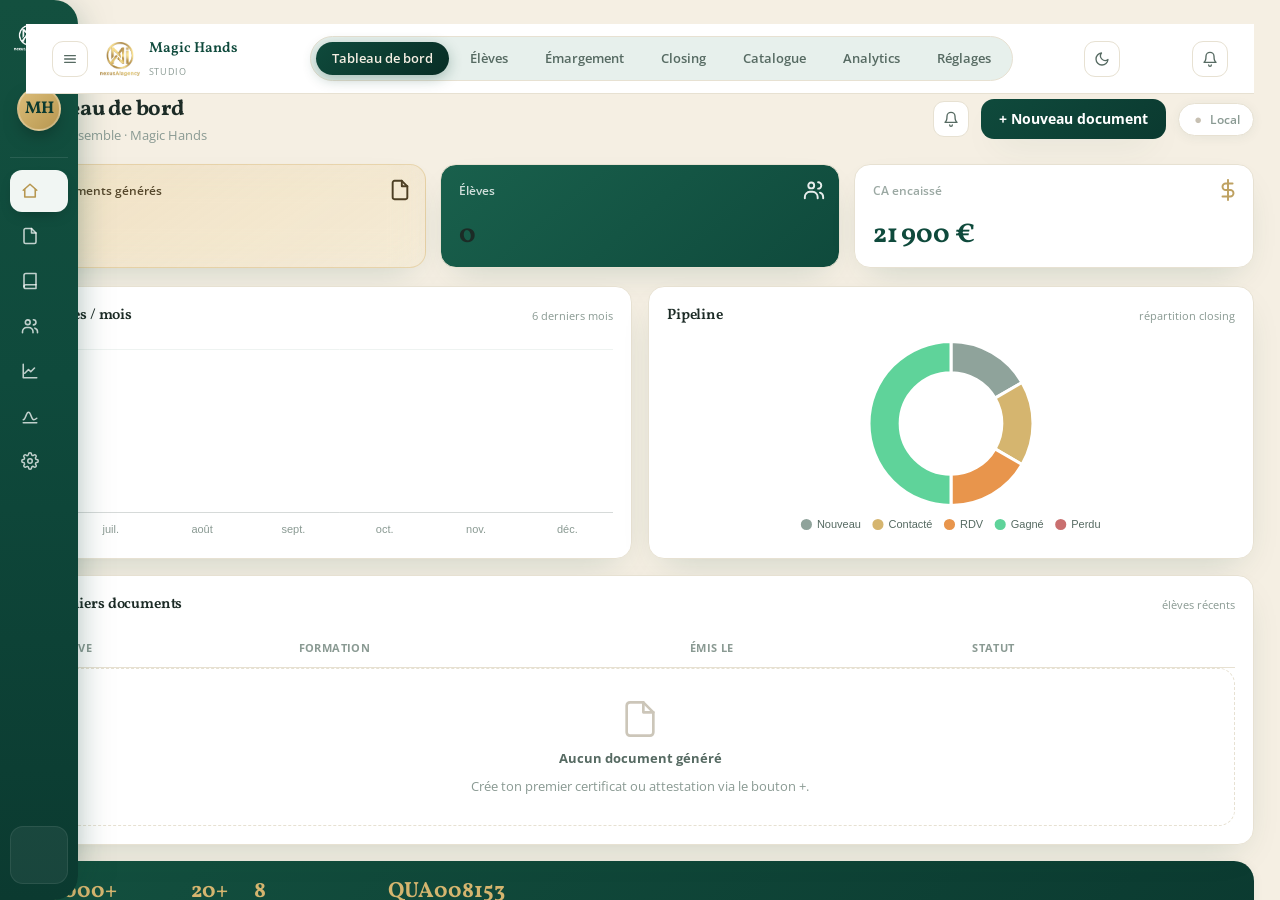
==== commit b7f68352: "maj 11/08/2026 10:04" ====
--- a/index.html
+++ b/index.html
@@ -71,7 +71,6 @@
   <button class="plus-item" data-scr="cat" style="width:100%;text-align:left"><span class="ic"><svg><use href="#ic-book"/></svg></span><b>Catalogue</b></button>
   <button class="plus-item" data-scr="close" style="width:100%;text-align:left"><span class="ic"><svg><use href="#ic-chart"/></svg></span><b>Closing</b></button>
   <button class="plus-item" data-scr="ana" style="width:100%;text-align:left"><span class="ic"><svg><use href="#ic-chart"/></svg></span><b>Analytics</b></button>
-  <button class="plus-item" data-scr="docs" style="width:100%;text-align:left"><span class="ic"><svg><use href="#ic-doc"/></svg></span><b>Nouveau document</b></button>
   <button class="plus-item" data-scr="emarg" style="width:100%;text-align:left"><span class="ic"><svg><use href="#ic-sign"/></svg></span><b>Émargement</b></button>
 </div>
 
@@ -175,7 +174,7 @@
 <nav class="bottomnav" id="bottomnav">
   <button class="nitem on" data-scr="home"><svg><use href="#ic-home"/></svg><span>Accueil</span></button>
   <button class="nitem" data-scr="docs"><svg><use href="#ic-doc"/></svg><span>Docs</span></button>
-  <div class="fab-wrap"><button class="fab-btn" data-scr="docs" aria-label="Nouveau document"><svg><use href="#ic-plus"/></svg></button></div>
+  <div class="fab-wrap"><button class="fab-btn" id="fabCreer" aria-label="Créer"><svg><use href="#ic-plus"/></svg></button></div>
   <button class="nitem" data-scr="elv"><svg><use href="#ic-users"/></svg><span>Élèves</span></button>
   <button class="nitem" data-scr="acc"><svg><use href="#ic-gear"/></svg><span>Compte</span></button>
 </nav>
@@ -307,6 +306,8 @@
   <div class="acts"><button class="go" onclick="mhPwaInstall()">Installer</button><button class="later" onclick="mhPwaHide()">Plus tard</button></div>
 </div>
 <script src="assets/shell.js"></script>
+<script src="assets/creer.js"></script>
+<script src="assets/maj.js"></script>
 <script src="assets/nav-history.js"></script>
 </body>
 </html>
--- a/assets/shell.css
+++ b/assets/shell.css
@@ -206,3 +206,166 @@
 .fdoc-row.is-clic .fdoc-tx b::after{
   content:'  ✎';font-size:11px;color:var(--muted);vertical-align:1px;
 }
+
+/* ============================================================
+   MENU DE CRÉATION (bouton central) + correctif de superposition
+   ============================================================ */
+
+/* La barre du bas passait DEVANT le menu : sa dernière entrée
+   était recouverte. Le menu et son fond repassent au-dessus. */
+.plussheet-bg{z-index:140!important}
+.plussheet{z-index:150!important}
+
+.creer-bg{
+  position:fixed;inset:0;z-index:140;
+  background:rgba(8,45,37,.5);backdrop-filter:blur(3px);
+  opacity:0;pointer-events:none;transition:.24s;
+}
+.creer-bg.show{opacity:1;pointer-events:auto}
+
+.creer-sheet{
+  position:fixed;left:0;right:0;bottom:0;z-index:150;
+  background:var(--card-solid);
+  border-top:1px solid var(--line);border-radius:26px 26px 0 0;
+  padding:12px 16px calc(20px + env(safe-area-inset-bottom));
+  box-shadow:0 -18px 44px -14px rgba(15,45,35,.4);
+  transform:translateY(104%);transition:transform .3s cubic-bezier(.2,.9,.25,1);
+  max-height:min(86dvh,640px);overflow-y:auto;
+}
+.creer-sheet.on{transform:none}
+@media(min-width:1000px){
+  .creer-sheet{left:auto;right:26px;bottom:26px;width:400px;border-radius:var(--radius)}
+}
+.creer-sheet .grab{width:42px;height:4px;border-radius:999px;background:var(--line);margin:0 auto 12px}
+.creer-t{
+  font-family:var(--serif);font-size:19px;font-weight:700;
+  color:var(--gold-d);margin:0 4px 12px;
+}
+html[data-theme="dark"] .creer-t{color:var(--gold-l)}
+
+.creer-item{
+  display:flex;align-items:center;gap:14px;width:100%;text-align:left;
+  padding:14px;margin-bottom:9px;border-radius:var(--radius-sm);
+  border:1px solid var(--line);background:transparent;color:var(--ink);
+  cursor:pointer;transition:.16s;font-family:var(--sans);
+}
+.creer-item:hover,.creer-item:focus-visible{border-color:var(--gold);background:var(--green-soft)}
+.creer-item:active{transform:scale(.995)}
+.creer-item .ic{
+  width:42px;height:42px;flex:0 0 auto;border-radius:13px;
+  display:flex;align-items:center;justify-content:center;
+  background:var(--green-soft);border:1px solid var(--line);
+}
+.creer-item .ic svg{width:20px;height:20px;color:var(--gold-d)}
+html[data-theme="dark"] .creer-item .ic svg{color:var(--gold-l)}
+.creer-item .tx{display:block;min-width:0}
+.creer-item .tx b{display:block;font-size:15px;font-weight:700;line-height:1.25}
+.creer-item .tx span{display:block;font-size:12px;color:var(--muted);margin-top:1px}
+
+/* formulaire de la feuille libre */
+.creer-libre{display:none;margin-top:6px;padding-top:14px;border-top:1px solid var(--line)}
+.creer-libre.on{display:block}
+.creer-libre label{
+  display:block;font-size:11px;letter-spacing:.11em;text-transform:uppercase;
+  color:var(--muted);font-weight:700;margin:10px 0 5px;
+}
+.creer-libre input,.creer-libre select{
+  width:100%;padding:12px 14px;border-radius:var(--radius-xs);
+  border:1px solid var(--inp-bd);background:var(--card-solid);color:var(--ink);
+  font:400 15px var(--sans);outline:none;transition:.18s;
+}
+.creer-libre input:focus,.creer-libre select:focus{
+  border-color:var(--gold);box-shadow:0 0 0 3px rgba(213,181,111,.18);
+}
+.creer-acts{display:flex;gap:9px;margin-top:16px}
+.creer-acts button{
+  flex:1;border:none;border-radius:999px;padding:13px;cursor:pointer;
+  font:700 14px var(--sans);transition:.18s;
+}
+.creer-acts .btn-pri{
+  background:linear-gradient(135deg,var(--green),var(--green-deep));color:var(--cream);
+  box-shadow:0 6px 18px rgba(15,74,60,.28);
+}
+.creer-acts .btn-pri:disabled{opacity:.6}
+.creer-acts .btn-sec{background:transparent;border:1px solid var(--line);color:var(--ink2)}
+
+/* ============================================================
+   CORRECTIFS DU 11/08 (soir)
+   ============================================================ */
+
+/* --- Bouton central : il était noyé dans la barre --- */
+.fab-wrap{position:relative;width:72px;flex:0 0 auto;display:flex;justify-content:center}
+.fab-btn{
+  width:60px;height:60px;border-radius:22px;border:none;cursor:pointer;
+  background:linear-gradient(140deg,var(--gold-l),var(--gold-d));
+  color:#2A2113;display:flex;align-items:center;justify-content:center;
+  transform:translateY(-24px);
+  box-shadow:0 12px 26px -6px rgba(183,151,80,.65),
+             0 0 0 5px var(--card-solid),
+             0 2px 8px rgba(0,0,0,.14);
+  transition:transform .2s cubic-bezier(.3,1.3,.6,1), box-shadow .2s;
+  position:relative;z-index:2;
+}
+.fab-btn:hover{transform:translateY(-28px) scale(1.05)}
+.fab-btn:active{transform:translateY(-21px) scale(.97)}
+.fab-btn svg{width:28px;height:28px;stroke-width:2.6}
+html[data-theme="dark"] .fab-btn{
+  box-shadow:0 12px 26px -6px rgba(0,0,0,.6),
+             0 0 0 5px var(--card-solid),
+             0 0 14px rgba(213,181,111,.35);
+}
+/* le creux dans lequel le bouton se pose */
+.bottomnav{overflow:visible}
+.bottomnav .nitem span{font-size:10px}
+
+/* --- Feuille d'émargement : bouton de suppression en bas --- */
+.em-danger{
+  margin:18px 0 calc(24px + env(safe-area-inset-bottom));
+  padding-top:16px;border-top:1px solid var(--line);
+}
+.em-danger .btn-del{
+  width:100%;padding:15px;border-radius:var(--radius-sm);cursor:pointer;
+  background:rgba(176,58,58,.08);border:1px solid rgba(176,58,58,.45);
+  color:var(--late);font:700 14.5px var(--sans);
+  display:flex;align-items:center;justify-content:center;gap:9px;transition:.18s;
+}
+.em-danger .btn-del:hover{background:var(--late);color:#fff;border-color:var(--late)}
+.em-danger .btn-del:active{transform:scale(.99)}
+.em-danger .avert{
+  font-size:12px;color:var(--muted);text-align:center;margin-top:9px;line-height:1.5;
+}
+
+/* ============================================================
+   BANDEAU DE MISE À JOUR
+   ============================================================ */
+.maj-bar{
+  position:fixed;left:12px;right:12px;z-index:170;
+  bottom:calc(78px + env(safe-area-inset-bottom));
+  display:flex;align-items:center;gap:12px;
+  padding:13px 14px;border-radius:var(--radius-sm);
+  background:linear-gradient(135deg,var(--green),var(--green-deep));
+  color:var(--cream);border:1px solid var(--gold);
+  box-shadow:0 14px 34px -10px rgba(8,45,37,.6);
+  transform:translateY(20px);opacity:0;transition:.3s cubic-bezier(.2,.9,.25,1);
+}
+.maj-bar.on{transform:none;opacity:1}
+@media(min-width:1000px){.maj-bar{left:auto;right:26px;bottom:26px;width:390px}}
+.maj-ic{
+  width:34px;height:34px;flex:0 0 auto;border-radius:11px;
+  display:flex;align-items:center;justify-content:center;
+  background:rgba(213,181,111,.22);color:var(--gold-l);
+}
+.maj-tx{flex:1;min-width:0}
+.maj-tx b{display:block;font-size:14px;font-weight:700;line-height:1.25;color:var(--gold-l)}
+.maj-tx span{display:block;font-size:11.5px;color:rgba(245,239,227,.8);margin-top:1px}
+.maj-go{
+  flex:0 0 auto;border:none;border-radius:999px;cursor:pointer;
+  padding:10px 16px;font:700 13px var(--sans);
+  background:linear-gradient(135deg,var(--gold-l),var(--gold-d));color:#2A2113;
+}
+.maj-go:active{transform:scale(.97)}
+.maj-x{
+  flex:0 0 auto;border:none;background:transparent;color:rgba(245,239,227,.55);
+  font-size:15px;cursor:pointer;padding:6px 2px;line-height:1;
+}
+.maj-x:hover{color:var(--cream)}
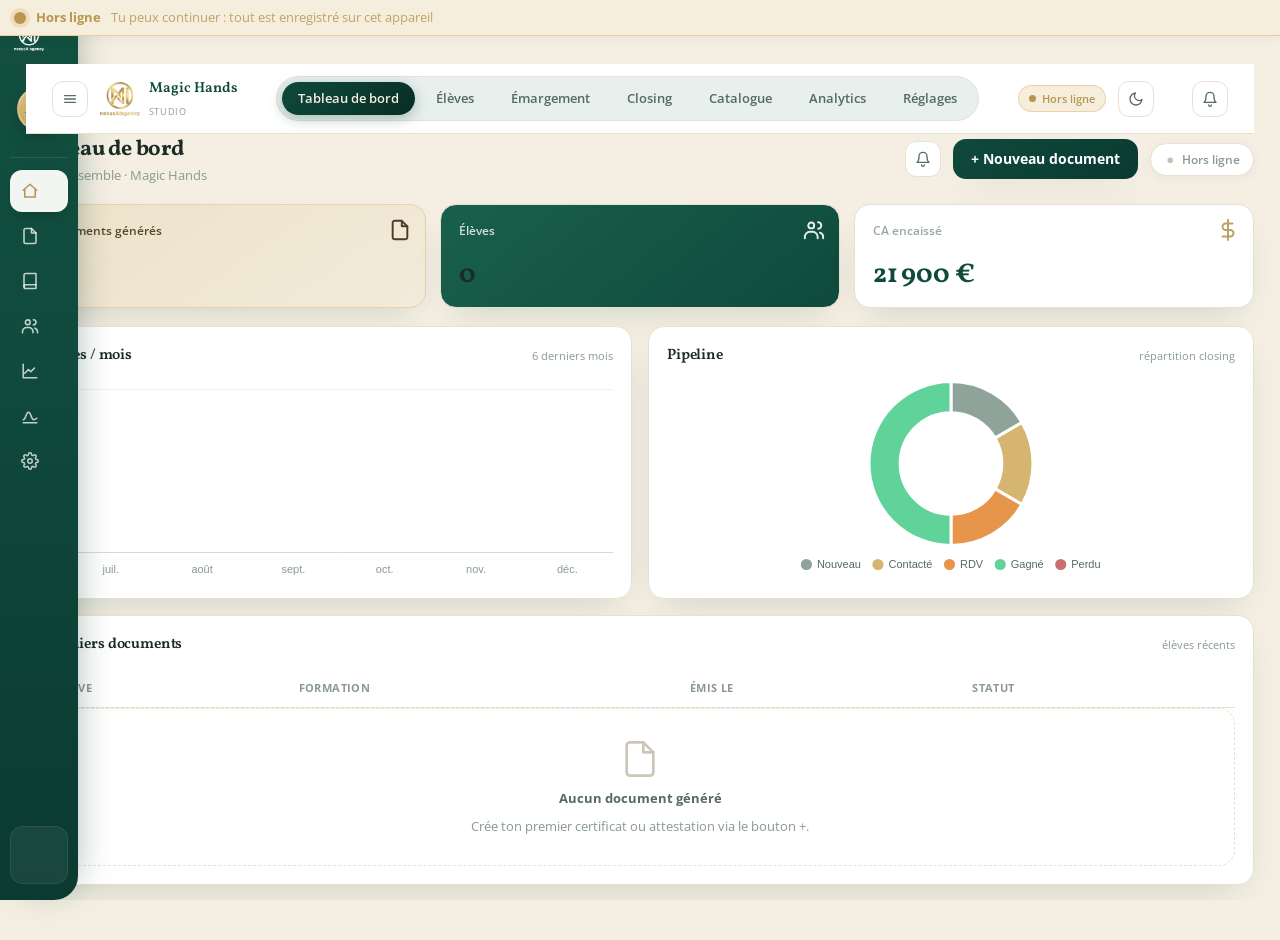
==== commit 98312246: "Synchro : pont unique, file d'attente fiable, corbeille, état hors ligne - sync.js et mh_state retir" ====
--- a/index.html
+++ b/index.html
@@ -20,6 +20,7 @@
 <link rel="stylesheet" href="assets/emargement.css">
 <link rel="stylesheet" href="assets/responsive.css">
 <link rel="stylesheet" href="assets/shell.css">
+<link rel="stylesheet" href="assets/etat.css">
 </head>
 <body>
 
@@ -295,7 +296,7 @@
 <script src="assets/mh-data.js"></script>
 <script src="assets/lib/qrcode.min.js"></script>
 <script src="assets/mh-api.js"></script>
-<script src="assets/sync.js"></script>
+<script src="assets/mh-etat.js"></script>
 <script src="assets/mh-bridge.js"></script>
 <script src="assets/emargement.js"></script>
 <script src="assets/notif.js"></script>
--- a/assets/emargement.css
+++ b/assets/emargement.css
@@ -268,3 +268,199 @@
 /* la feuille ne déborde jamais : elle est mise à l'échelle, pas tronquée */
 .em-sheet-wrap{overflow:hidden}
 .em-scroll{overflow-x:hidden}
+
+/* ============================================================
+   PAGE ÉLÈVE — cases signables directement dans le récapitulatif
+   La signature était bloquée hors du jour même : une session
+   passée ne pouvait plus jamais être émargée. Chaque créneau
+   déjà écoulé porte désormais son propre bouton.
+   ============================================================ */
+.sg-cell.sg-act{
+  display:inline-flex;align-items:center;gap:8px;
+  border:1px solid #C9A85F;background:#fff;color:#0F4A3C;
+  border-radius:999px;padding:9px 14px;cursor:pointer;
+  font:600 13px 'Open Sans',sans-serif;transition:.16s;
+  box-shadow:0 2px 8px rgba(15,74,60,.08);
+}
+.sg-cell.sg-act .lb{color:#5B6E67;font-weight:600}
+.sg-cell.sg-act .vl{font-weight:700}
+.sg-cell.sg-act svg{color:#B79750;flex:0 0 auto}
+.sg-cell.sg-act:hover{background:#FFFBF2;border-color:#B79750;transform:translateY(-1px)}
+.sg-cell.sg-act:active{transform:translateY(0) scale(.985)}
+.sg-cell.sg-act.sig{border-color:#3E8E5A;background:rgba(62,142,90,.07)}
+.sg-cell.sg-act.sig .vl{color:#2F6E45}
+.sg-cell.sg-act.sig svg{color:#3E8E5A}
+.sg-cell.futur{opacity:.5}
+
+/* les créneaux tiennent sur une ligne et restent tapables au pouce */
+.sg-cells{display:flex;flex-wrap:wrap;gap:8px;margin-top:6px}
+.sg-row{display:block;padding:12px 0;border-bottom:1px solid rgba(15,74,60,.10)}
+.sg-row:last-child{border-bottom:none}
+.sg-row > b{display:block;font-size:14px;margin-bottom:2px}
+.sg-cell.passe{opacity:.55;text-decoration:line-through;text-decoration-thickness:1px}
+
+/* ============================================================
+   PAD DE SIGNATURE — recentrage
+   Le contenu dépassait la hauteur de l'écran. Avec un centrage
+   flex, le débordement se répartit en haut ET en bas : le haut
+   du cadre sortait de l'écran et devenait inatteignable.
+   La boîte défile désormais d'elle-même et reste entière.
+   ============================================================ */
+.sg-pad{
+  align-items:center;justify-content:center;
+  padding:calc(14px + env(safe-area-inset-top)) 14px calc(14px + env(safe-area-inset-bottom));
+  overflow-y:auto;-webkit-overflow-scrolling:touch;
+}
+.sg-pad .confirm-box{
+  max-width:640px;width:calc(100% - 8px);
+  margin:auto;                        /* recentre même en cas de débordement */
+  max-height:calc(100dvh - 32px);
+  display:flex;flex-direction:column;gap:12px;
+  overflow-y:auto;
+}
+.sg-pad .confirm-box > p{margin:0;font-weight:700;font-size:15px}
+
+/* le cadre de dessin s'adapte à la hauteur disponible */
+.sg-pad .sig-canvas{
+  width:100%;height:min(34dvh,230px);
+  aspect-ratio:auto;                  /* neutralise le 3/1 hérité */
+  display:block;border-radius:12px;
+  border:2px dashed rgba(15,74,60,.30);background:#fff;
+  touch-action:none;                  /* dessiner ne fait plus défiler la page */
+}
+.sg-pad .em-cb{
+  display:flex;align-items:center;gap:10px;
+  font-size:14px;line-height:1.35;cursor:pointer;
+}
+.sg-pad .em-cb input{width:20px;height:20px;flex:0 0 auto;accent-color:#0F4A3C}
+
+/* boutons : deux au-dessus, Valider en pleine largeur en dessous */
+.sg-pad .acts{display:grid;grid-template-columns:1fr 1fr;gap:9px}
+.sg-pad .acts .btn{width:100%;padding:14px 10px;font-size:14.5px}
+.sg-pad .acts .btn.cta{grid-column:1 / -1}
+
+/* écran bas ou clavier ouvert : on gagne de la place */
+@media (max-height:640px){
+  .sg-pad .sig-canvas{height:26dvh}
+  .sg-pad .confirm-box{gap:9px}
+}
+
+/* ---- Marquer présent : saisie du nom + écriture manuscrite ---- */
+.em-nom-in{
+  width:100%;padding:13px 15px;border-radius:10px;
+  border:1px solid var(--inp-bd);background:#fff;color:var(--ink);
+  font:600 16px 'Open Sans',sans-serif;outline:none;transition:.18s;
+}
+.em-nom-in:focus{border-color:#D5B56F;box-shadow:0 0 0 3px rgba(213,181,111,.18)}
+.em-hint{font-size:12px;color:var(--muted);line-height:1.5}
+.em-menu .confirm-box .acts.col{display:flex;flex-direction:column;gap:9px}
+.em-menu .confirm-box .acts.col .btn{width:100%}
+
+
+/* Case portée par l'administration (report d'un émargement papier)
+   plutôt que signée par l'élève sur son lien. */
+.em-tbl td.par-admin{position:relative}
+.em-tbl td.par-admin::after{
+  content:'reporté';position:absolute;right:3px;bottom:1px;
+  font-size:7px;letter-spacing:.04em;color:#9A8A6A;opacity:.85;
+}
+.em-tbl td.par-reprise::after{
+  content:'reprise';position:absolute;right:3px;bottom:1px;
+  font-size:7px;letter-spacing:.04em;color:#6E8AA0;opacity:.85;
+}
+.em-tbl td.par-reprise{position:relative}
+.em-menu .em-sub{display:block;font-style:normal;font-size:11px;opacity:.7;margin-top:2px}
+
+/* ============================================================
+   MODAL DE SIGNATURE — styles autonomes
+   L'ancien empilait confirm-bg + em-menu + sg-pad : trois jeux
+   de règles qui se contredisaient, d'où le cadre coupé en deux
+   et la feuille visible au travers. Celui-ci ne dépend de rien.
+   ============================================================ */
+body.mp-lock{overflow:hidden;position:relative}
+
+.mp-bg{
+  position:fixed;inset:0;z-index:9500;
+  display:flex;align-items:center;justify-content:center;
+  padding:calc(16px + env(safe-area-inset-top)) 14px calc(16px + env(safe-area-inset-bottom));
+  background:rgba(8,45,37,.58);
+  -webkit-backdrop-filter:blur(4px);backdrop-filter:blur(4px);
+  opacity:0;transition:opacity .22s;
+}
+.mp-bg.on{opacity:1}
+
+.mp-box{
+  width:100%;max-width:520px;
+  max-height:calc(100dvh - 32px);
+  background:#fff;border-radius:22px;
+  box-shadow:0 30px 70px -20px rgba(8,45,37,.65);
+  display:flex;flex-direction:column;overflow:hidden;
+  transform:translateY(14px) scale(.98);transition:transform .26s cubic-bezier(.2,.9,.25,1);
+}
+.mp-bg.on .mp-box{transform:none}
+
+.mp-head{
+  display:flex;align-items:center;justify-content:space-between;gap:10px;
+  padding:16px 18px;border-bottom:1px solid rgba(15,74,60,.12);flex:0 0 auto;
+}
+.mp-head b{font-family:'Vollkorn',Georgia,serif;font-size:18px;color:#0F4A3C}
+.mp-x{
+  width:32px;height:32px;flex:0 0 auto;border-radius:50%;cursor:pointer;
+  border:1px solid rgba(15,74,60,.16);background:#fff;color:#5B6E67;font-size:13px;
+}
+.mp-x:hover{background:#F1F5F3;color:#0F4A3C}
+
+.mp-body{padding:16px 18px;overflow-y:auto;-webkit-overflow-scrolling:touch;flex:1 1 auto}
+.mp-lbl{
+  display:block;font-size:11px;letter-spacing:.11em;text-transform:uppercase;
+  color:#6E827B;font-weight:700;margin-bottom:6px;
+}
+.mp-in{
+  width:100%;padding:13px 15px;border-radius:12px;
+  border:1px solid rgba(15,74,60,.22);background:#fff;color:#132A23;
+  font:600 16px 'Open Sans',sans-serif;outline:none;transition:.18s;
+}
+.mp-in:focus{border-color:#D5B56F;box-shadow:0 0 0 3px rgba(213,181,111,.2)}
+
+.mp-reprise{
+  display:flex;align-items:center;gap:12px;width:100%;text-align:left;margin-top:12px;
+  padding:10px 12px;border-radius:12px;cursor:pointer;
+  border:1px solid rgba(213,181,111,.55);background:rgba(213,181,111,.10);
+  font:600 14px 'Open Sans',sans-serif;color:#0F4A3C;transition:.16s;
+}
+.mp-reprise:hover{background:rgba(213,181,111,.2)}
+.mp-reprise img{
+  width:74px;height:36px;object-fit:contain;flex:0 0 auto;
+  background:#fff;border:1px solid rgba(15,74,60,.12);border-radius:8px;
+}
+.mp-reprise small{display:block;font-weight:400;font-size:11.5px;color:#6E827B;margin-top:1px}
+
+.mp-lbl2{font-size:12.5px;color:#6E827B;margin:14px 0 7px;line-height:1.45}
+.mp-canvas{
+  display:block;width:100%;height:min(32dvh,215px);
+  background:#fff;border:2px dashed rgba(15,74,60,.30);border-radius:14px;
+  touch-action:none;aspect-ratio:auto;
+}
+
+.mp-foot{
+  display:grid;grid-template-columns:1fr 1fr;gap:9px;flex:0 0 auto;
+  padding:14px 18px calc(16px + env(safe-area-inset-bottom));
+  border-top:1px solid rgba(15,74,60,.12);background:#fff;
+}
+.mp-b{
+  border:none;border-radius:999px;cursor:pointer;padding:14px 10px;
+  font:700 14.5px 'Open Sans',sans-serif;transition:.16s;
+}
+.mp-b.sec{background:#fff;border:1px solid rgba(15,74,60,.20);color:#3D5249}
+.mp-b.sec:hover{border-color:#D5B56F;color:#0F4A3C}
+.mp-b.pri{
+  grid-column:1 / -1;
+  background:linear-gradient(135deg,#0F4A3C,#082D25);color:#F5EFE3;
+  box-shadow:0 8px 20px -6px rgba(15,74,60,.5);
+}
+.mp-b.pri:active{transform:scale(.99)}
+
+@media (max-height:620px){
+  .mp-canvas{height:24dvh}
+  .mp-body{padding:12px 16px}
+}
--- a/assets/shell.css
+++ b/assets/shell.css
@@ -369,3 +369,52 @@
   font-size:15px;cursor:pointer;padding:6px 2px;line-height:1;
 }
 .maj-x:hover{color:var(--cream)}
+
+/* ============================================================
+   FENÊTRES MODALES — opacité
+   tokens.css a rendu --card semi-transparent pour l'effet verre.
+   Les boîtes de dialogue l'utilisaient : on voyait la page au
+   travers, et le contenu paraissait coupé en deux.
+   Elles reprennent un fond plein.
+   ============================================================ */
+.confirm-box,.pcard-modal,.em-menu .confirm-box{
+  background:var(--card-solid)!important;
+  backdrop-filter:none!important;-webkit-backdrop-filter:none!important;
+}
+.confirm-bg{z-index:400!important;background:rgba(8,45,37,.55)}
+.confirm-bg.sg-pad,.confirm-bg.em-menu{z-index:420!important}
+
+/* La boîte tient dans l'écran et défile d'elle-même au besoin */
+.confirm-bg{
+  align-items:center;justify-content:center;
+  padding:calc(14px + env(safe-area-inset-top)) 14px calc(14px + env(safe-area-inset-bottom));
+  overflow-y:auto;-webkit-overflow-scrolling:touch;
+}
+.confirm-box{
+  margin:auto;max-height:calc(100dvh - 32px);overflow-y:auto;
+  box-shadow:0 24px 60px -18px rgba(8,45,37,.65);
+  border:1px solid var(--line);
+}
+
+/* Fenêtre « Écris le nom du stagiaire » */
+.em-menu.sg-pad .confirm-box{
+  max-width:560px;width:calc(100% - 8px);
+  display:flex;flex-direction:column;gap:12px;padding:20px;
+}
+.em-menu.sg-pad .confirm-box > p{margin:0;font-family:var(--serif);font-size:17px;font-weight:700}
+.em-menu.sg-pad input[type="text"],
+.em-menu.sg-pad #mpNom{
+  width:100%;padding:13px 15px;border-radius:var(--radius-xs);
+  border:1px solid var(--inp-bd);background:var(--card-solid);color:var(--ink);
+  font:600 16px var(--sans);outline:none;
+}
+.em-menu.sg-pad #mpNom:focus{border-color:var(--gold);box-shadow:0 0 0 3px rgba(213,181,111,.18)}
+.em-menu.sg-pad .sig-canvas{
+  width:100%;height:min(30dvh,200px);aspect-ratio:auto;
+  border:2px dashed rgba(15,74,60,.30);border-radius:12px;background:#fff;
+  touch-action:none;display:block;
+}
+.em-menu.sg-pad .em-hint{font-size:12px;color:var(--muted);line-height:1.45}
+.em-menu.sg-pad .acts{display:grid;grid-template-columns:1fr 1fr;gap:9px}
+.em-menu.sg-pad .acts .btn{width:100%;padding:14px 8px;font-size:14.5px;min-width:0}
+.em-menu.sg-pad .acts .btn.cta{grid-column:1 / -1}
--- a/assets/etat.css
+++ b/assets/etat.css
@@ -0,0 +1,111 @@
+/* ============================================================
+   etat.css — Bandeau hors ligne, file d'attente, diagnostic.
+   Reprend les jetons de tokens.css : rien de codé en dur, le
+   mode sombre suit automatiquement.
+   ============================================================ */
+
+/* ---------- bandeau permanent en haut ---------- */
+.mh-bandeau-etat{
+  display:none;
+  position:fixed; left:0; right:0; top:0; z-index:400;
+  align-items:center; gap:10px;
+  padding:9px 14px calc(9px);
+  padding-top:calc(9px + env(safe-area-inset-top));
+  font:600 12.5px var(--sans);
+  box-shadow:var(--shadow-s);
+}
+.mh-bandeau-etat.show{ display:flex }
+
+.mh-bandeau-etat.hors-ligne{
+  background:var(--wait-soft); color:var(--wait);
+  border-bottom:1px solid rgba(232,149,76,.4);
+}
+.mh-bandeau-etat.alerte{
+  background:var(--late-soft); color:var(--late);
+  border-bottom:1px solid rgba(176,58,58,.4);
+}
+
+/* grosse pastille demandée : visible d'un coup d'œil */
+.mh-bandeau-etat .pastille{
+  width:12px; height:12px; border-radius:50%;
+  background:currentColor; flex:none;
+  box-shadow:0 0 0 4px rgba(232,149,76,.22);
+  animation:mh-battement 1.8s ease-in-out infinite;
+}
+.mh-bandeau-etat.alerte .pastille{ box-shadow:0 0 0 4px rgba(176,58,58,.2) }
+@keyframes mh-battement{
+  0%,100%{ transform:scale(1); opacity:1 }
+  50%    { transform:scale(.78); opacity:.55 }
+}
+@media (prefers-reduced-motion:reduce){
+  .mh-bandeau-etat .pastille{ animation:none }
+}
+
+.mh-bandeau-etat .detail{
+  font-weight:400; opacity:.85;
+  overflow:hidden; text-overflow:ellipsis; white-space:nowrap;
+}
+
+/* le bandeau pousse le contenu : sans ça il masque l'en-tête */
+body:has(.mh-bandeau-etat.show){ padding-top:40px }
+
+/* ---------- file d'attente ---------- */
+.mh-file{
+  margin:12px 0 4px; border:1px solid var(--line);
+  border-radius:var(--radius-sm); overflow:hidden;
+}
+.mh-file-l{
+  display:flex; align-items:center; gap:10px;
+  padding:10px 12px; border-bottom:1px solid var(--line);
+  background:var(--card);
+}
+.mh-file-l:last-child{ border-bottom:0 }
+.mh-file-l.bloque{ background:var(--late-soft) }
+.mh-file-l .t{ display:flex; flex-direction:column; gap:2px; min-width:0; flex:1 }
+.mh-file-l .t b{ font:600 13px var(--sans); color:var(--ink); overflow:hidden; text-overflow:ellipsis; white-space:nowrap }
+.mh-file-l .t span{ font:400 11.5px var(--sans); color:var(--muted) }
+.mh-file-l .t .err{ color:var(--late) }
+.btn.mini{ padding:6px 10px; font-size:12px; border-radius:var(--radius-xs) }
+
+/* ---------- diagnostic ---------- */
+.mh-diag{
+  margin:12px 0; border:1px solid var(--line);
+  border-radius:var(--radius-sm); overflow:hidden;
+}
+.mh-diag-l{
+  display:flex; align-items:center; gap:10px;
+  padding:11px 12px; border-bottom:1px solid var(--line);
+  background:var(--card); font:400 12.5px var(--sans);
+}
+.mh-diag-l:last-child{ border-bottom:0 }
+.mh-diag-l b{ font-weight:600; color:var(--ink); flex:none; min-width:120px }
+.mh-diag-l span{ color:var(--ink2); flex:1 }
+.mh-diag-l i{ font-style:normal; font-size:11.5px; color:var(--ok) }
+.mh-diag-l.ecart{ background:var(--wait-soft) }
+.mh-diag-l.ecart i{ color:var(--wait); font-weight:600 }
+
+.note.err{ color:var(--late) }
+
+/* ---------- sidebar au survol (PC) ---------- */
+@media (min-width:1000px){
+  .mh-bord-sidebar{
+    position:fixed; left:0; top:0; bottom:0; width:14px; z-index:150;
+  }
+  .sidebar{
+    transform:translateX(-100%);
+    transition:transform .22s ease;
+    will-change:transform;
+  }
+  .sidebar:hover,
+  .sidebar:focus-within,
+  .mh-bord-sidebar:hover + .sidebar,
+  body.mh-sidebar-ouverte .sidebar{
+    transform:translateX(0);
+  }
+}
+/* écrans tactiles : le survol n'existe pas, la bande sert de poignée */
+@media (hover:none){
+  .mh-bord-sidebar{ display:none }
+  .sidebar{ transform:translateX(-100%) }
+  body.mh-sidebar-ouverte .sidebar{ transform:translateX(0) }
+}
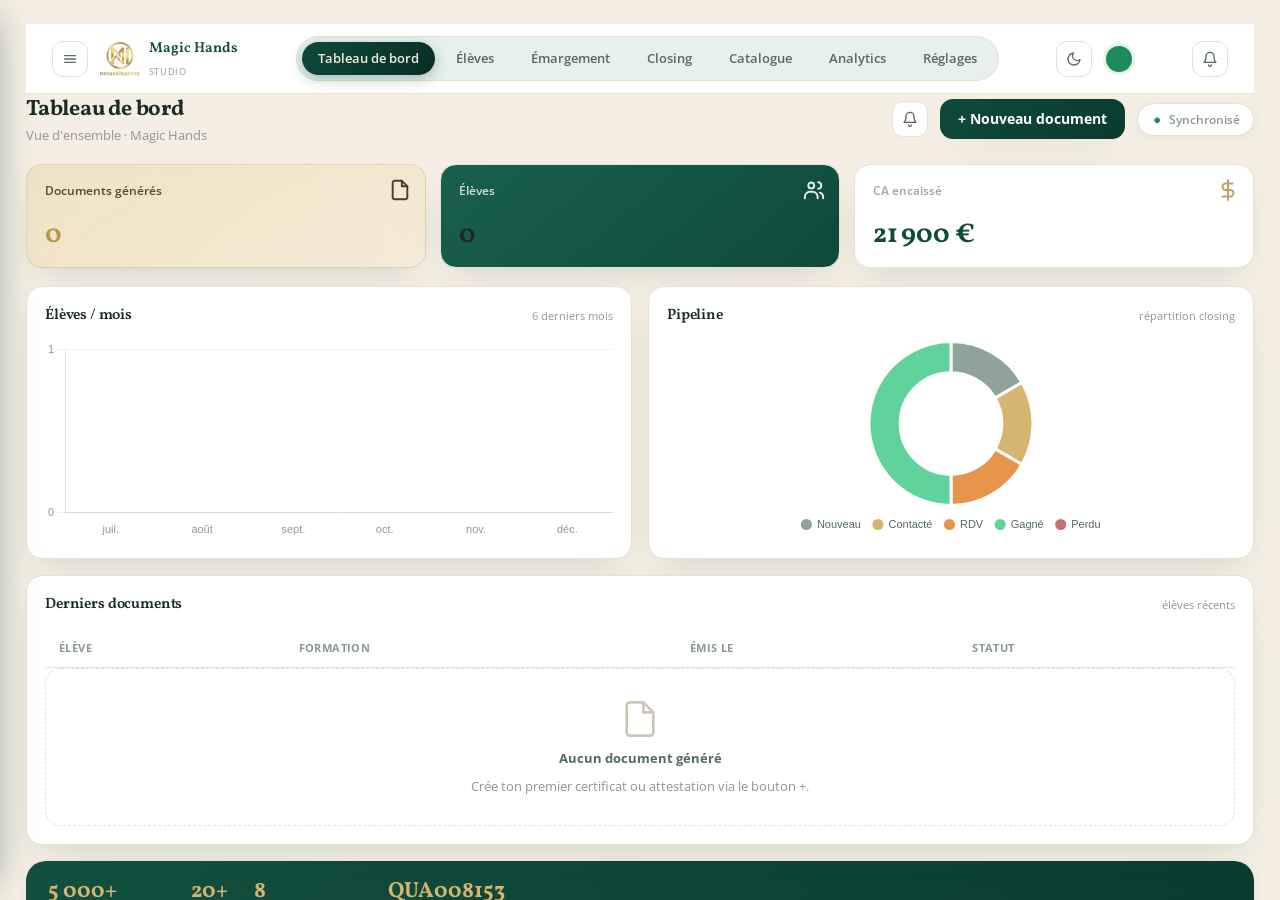
==== commit 13d1a75f: "Synchro : pont unique, file d'attente fiable, corbeille, état hors ligne - sync.js et mh_state retir" ====
--- a/index.html
+++ b/index.html
@@ -187,6 +187,7 @@
   var TITLES={
     home:['Tableau de bord','Vue d’ensemble · Magic Hands'],
     docs:['Studio de documents','Certificat & attestation officiels'],
+    biblio:['Documents','Tous les documents générés'],
     cat:['Catalogue','Modules, offres & sessions'],
     elv:['Base élèves','Historique des documents générés'],
     close:['Closing','Pipeline commercial'],
@@ -204,6 +205,7 @@
     for(var j=0;j<ss.length;j++)ss[j].classList.toggle('on',ss[j].id==='scr-'+name);
     var t=TITLES[name]; if(t){var a=byId('mhTitle'),b=byId('mhSub'); if(a)a.textContent=t[0]; if(b)b.textContent=t[1];}
     closePlus();closeNotif();
+    if(name==='biblio'&&window.MHui&&window.MHui.biblio)window.MHui.biblio();
     if(name==='docs')requestAnimationFrame(mhDocsFit);
     if(name==='home'&&window.MHdash&&window.MHdash.render)window.MHdash.render();
     if(name==='emarg'&&window.MHemarg&&window.MHemarg.refresh)window.MHemarg.refresh();
@@ -309,6 +311,7 @@
 <script src="assets/shell.js"></script>
 <script src="assets/creer.js"></script>
 <script src="assets/maj.js"></script>
+<script src="assets/mh-ui.js"></script>
 <script src="assets/nav-history.js"></script>
 </body>
 </html>
--- a/assets/etat.css
+++ b/assets/etat.css
@@ -86,26 +86,159 @@
 
 .note.err{ color:var(--late) }
 
-/* ---------- sidebar au survol (PC) ---------- */
+/* ---------- barre latérale au survol (PC) ----------
+   La barre s'appelle .side dans app.css (pas .sidebar) et elle
+   s'élargit déjà au survol : 78 px repliée, 242 px ouverte.
+   Ici on la fait sortir complètement de l'écran, et on lui donne
+   une poignée invisible de 16 px collée à son bord droit. Comme
+   cette poignée fait partie de .side, l'approche de la souris
+   suffit à la faire revenir — aucun élément à ajouter au HTML.
+   ------------------------------------------------------------ */
 @media (min-width:1000px){
-  .mh-bord-sidebar{
-    position:fixed; left:0; top:0; bottom:0; width:14px; z-index:150;
+  .side{
+    transform:translateX(-100%);
+    transition:transform .22s cubic-bezier(.3,.9,.3,1),
+               width .22s cubic-bezier(.3,.9,.3,1);
+    overflow:visible;
   }
-  .sidebar{
-    transform:translateX(-100%);
-    transition:transform .22s ease;
-    will-change:transform;
+  /* la poignée : invisible, juste à droite de la barre repliée */
+  .side::after{
+    content:'';
+    position:absolute; top:0; left:100%;
+    width:16px; height:100%;
   }
-  .sidebar:hover,
-  .sidebar:focus-within,
-  .mh-bord-sidebar:hover + .sidebar,
-  body.mh-sidebar-ouverte .sidebar{
+  .side:hover,
+  .side:focus-within,
+  body.mh-side-ouverte .side{
     transform:translateX(0);
   }
-}
-/* écrans tactiles : le survol n'existe pas, la bande sert de poignée */
-@media (hover:none){
-  .mh-bord-sidebar{ display:none }
-  .sidebar{ transform:translateX(-100%) }
-  body.mh-sidebar-ouverte .sidebar{ transform:translateX(0) }
-}
+  /* la barre étant hors écran, le contenu reprend toute la largeur */
+  .main{ margin-left:0 }
+}
+
+/* écrans tactiles : pas de survol possible, la barre reste masquée
+   et c'est le bouton du haut qui l'ouvre (classe posée par shell.js) */
+@media (hover:none) and (min-width:1000px){
+  .side::after{ display:none }
+  body.mh-side-ouverte .side{ transform:translateX(0) }
+}
+
+/* ---------- grosse pastille d'état (barre du haut) ---------- */
+.mh-pastille{
+  width:26px; height:26px; flex:none;
+  border:0; padding:0; margin:0 2px;
+  border-radius:50%;
+  background:var(--muted);
+  cursor:pointer;
+  position:relative;
+  box-shadow:0 0 0 3px rgba(0,0,0,.05);
+  transition:background .2s, box-shadow .2s;
+  -webkit-tap-highlight-color:transparent;
+}
+.mh-pastille:active{ transform:scale(.92) }
+
+.mh-pastille.vert  { background:var(--ok);   box-shadow:0 0 0 3px var(--ok-soft) }
+.mh-pastille.orange{ background:var(--wait); box-shadow:0 0 0 3px var(--wait-soft) }
+.mh-pastille.rouge { background:var(--late); box-shadow:0 0 0 3px var(--late-soft) }
+
+/* seul l'orange bouge : un envoi en cours se voit, une coupure reste fixe */
+.mh-pastille.orange::after{
+  content:''; position:absolute; inset:0;
+  border-radius:50%; background:var(--wait);
+  animation:mh-pulse-envoi 1.4s ease-out infinite;
+}
+@keyframes mh-pulse-envoi{
+  0%  { transform:scale(1);   opacity:.55 }
+  100%{ transform:scale(1.9); opacity:0 }
+}
+@media (prefers-reduced-motion:reduce){
+  .mh-pastille.orange::after{ animation:none }
+}
+
+/* ---------- bandeau « un autre appareil a modifié » ---------- */
+.mh-bandeau-distant{
+  display:none;
+  position:fixed; left:50%; transform:translateX(-50%);
+  top:calc(8px + env(safe-area-inset-top)); z-index:420;
+  padding:7px 14px; border-radius:999px;
+  background:var(--green); color:#fff;
+  font:600 12px var(--sans);
+  box-shadow:var(--shadow-s);
+  animation:mh-descend .25s ease;
+}
+.mh-bandeau-distant.show{ display:block }
+@keyframes mh-descend{
+  from{ opacity:0; transform:translate(-50%,-8px) }
+  to  { opacity:1; transform:translate(-50%,0) }
+}
+/* si le bandeau hors ligne occupe déjà le haut, on se place dessous */
+body:has(.mh-bandeau-etat.show) .mh-bandeau-distant{ top:calc(48px + env(safe-area-inset-top)) }
+
+/* ============================================================
+   Bibliothèque de documents
+   ============================================================ */
+.biblio-bar{ display:flex; gap:8px; margin-bottom:10px; flex-wrap:wrap }
+.biblio-bar .inp{ flex:1; min-width:180px }
+.biblio-filtres{ display:flex; gap:8px; margin-bottom:14px; flex-wrap:wrap }
+.biblio-filtres .inp{ flex:1; min-width:120px }
+
+.biblio-liste{ display:flex; flex-direction:column; gap:8px }
+.bib-l{
+  display:flex; align-items:center; gap:12px; width:100%;
+  padding:12px; text-align:left; cursor:pointer;
+  background:var(--card); border:1px solid var(--line);
+  border-radius:var(--radius-sm); box-shadow:var(--shadow-s);
+  font:inherit; color:inherit;
+}
+.bib-l:active{ transform:scale(.995) }
+.bib-vig{
+  width:38px; height:46px; flex:none; border-radius:8px;
+  display:grid; place-items:center;
+  background:var(--green-soft); color:var(--green);
+  border:1px solid var(--line);
+}
+.bib-vig svg{ width:20px; height:20px }
+.bib-vig.arefaire{
+  font:600 8.5px var(--sans); color:var(--wait);
+  background:var(--wait-soft); border-color:rgba(232,149,76,.35);
+  text-align:center; line-height:1.15; padding:2px;
+}
+.bib-t{ display:flex; flex-direction:column; gap:2px; min-width:0; flex:1 }
+.bib-t b{ font:600 14px var(--sans); color:var(--ink); overflow:hidden; text-overflow:ellipsis; white-space:nowrap }
+.bib-t span{ font:400 12px var(--sans); color:var(--muted); overflow:hidden; text-overflow:ellipsis; white-space:nowrap }
+.bib-d{ font:600 11.5px var(--sans); color:var(--ink2); flex:none }
+
+/* ============================================================
+   Sélection des documents et envoi groupé
+   ============================================================ */
+.sel-bar{
+  display:flex; align-items:center; justify-content:space-between; gap:10px;
+  padding:9px 11px; margin:8px 0;
+  background:var(--green-soft); border-radius:var(--radius-xs);
+  font:600 12.5px var(--sans); color:var(--ink);
+}
+.sel-tout{ display:flex; align-items:center; gap:8px; cursor:pointer }
+.sel-bar span{ font-weight:400; color:var(--muted) }
+.sel-case{ width:20px; height:20px; flex:none; accent-color:var(--green); margin-right:2px }
+.fdoc-row.en-selection{ background:var(--green-soft) }
+.sel-actions{ display:flex; gap:8px; margin:10px 0 4px }
+.sel-actions .btn{ flex:1 }
+
+.canal-bg{
+  position:fixed; inset:0; z-index:500;
+  background:rgba(11,58,48,.45);
+  display:grid; place-items:center; padding:20px;
+  animation:mh-fondu .18s ease;
+}
+@keyframes mh-fondu{ from{opacity:0} to{opacity:1} }
+.canal-panel{
+  width:100%; max-width:340px;
+  display:flex; flex-direction:column; gap:9px;
+  padding:20px; border-radius:var(--radius);
+  background:var(--card-solid); box-shadow:var(--shadow);
+}
+.canal-panel.large{ max-width:400px }
+.canal-panel b{ font:700 16px var(--serif); color:var(--ink); margin-bottom:4px }
+.canal-panel .fld{ margin:0 }
+.canal-panel .acts{ display:flex; gap:8px; margin-top:6px }
+.canal-panel .acts .btn{ flex:1 }
